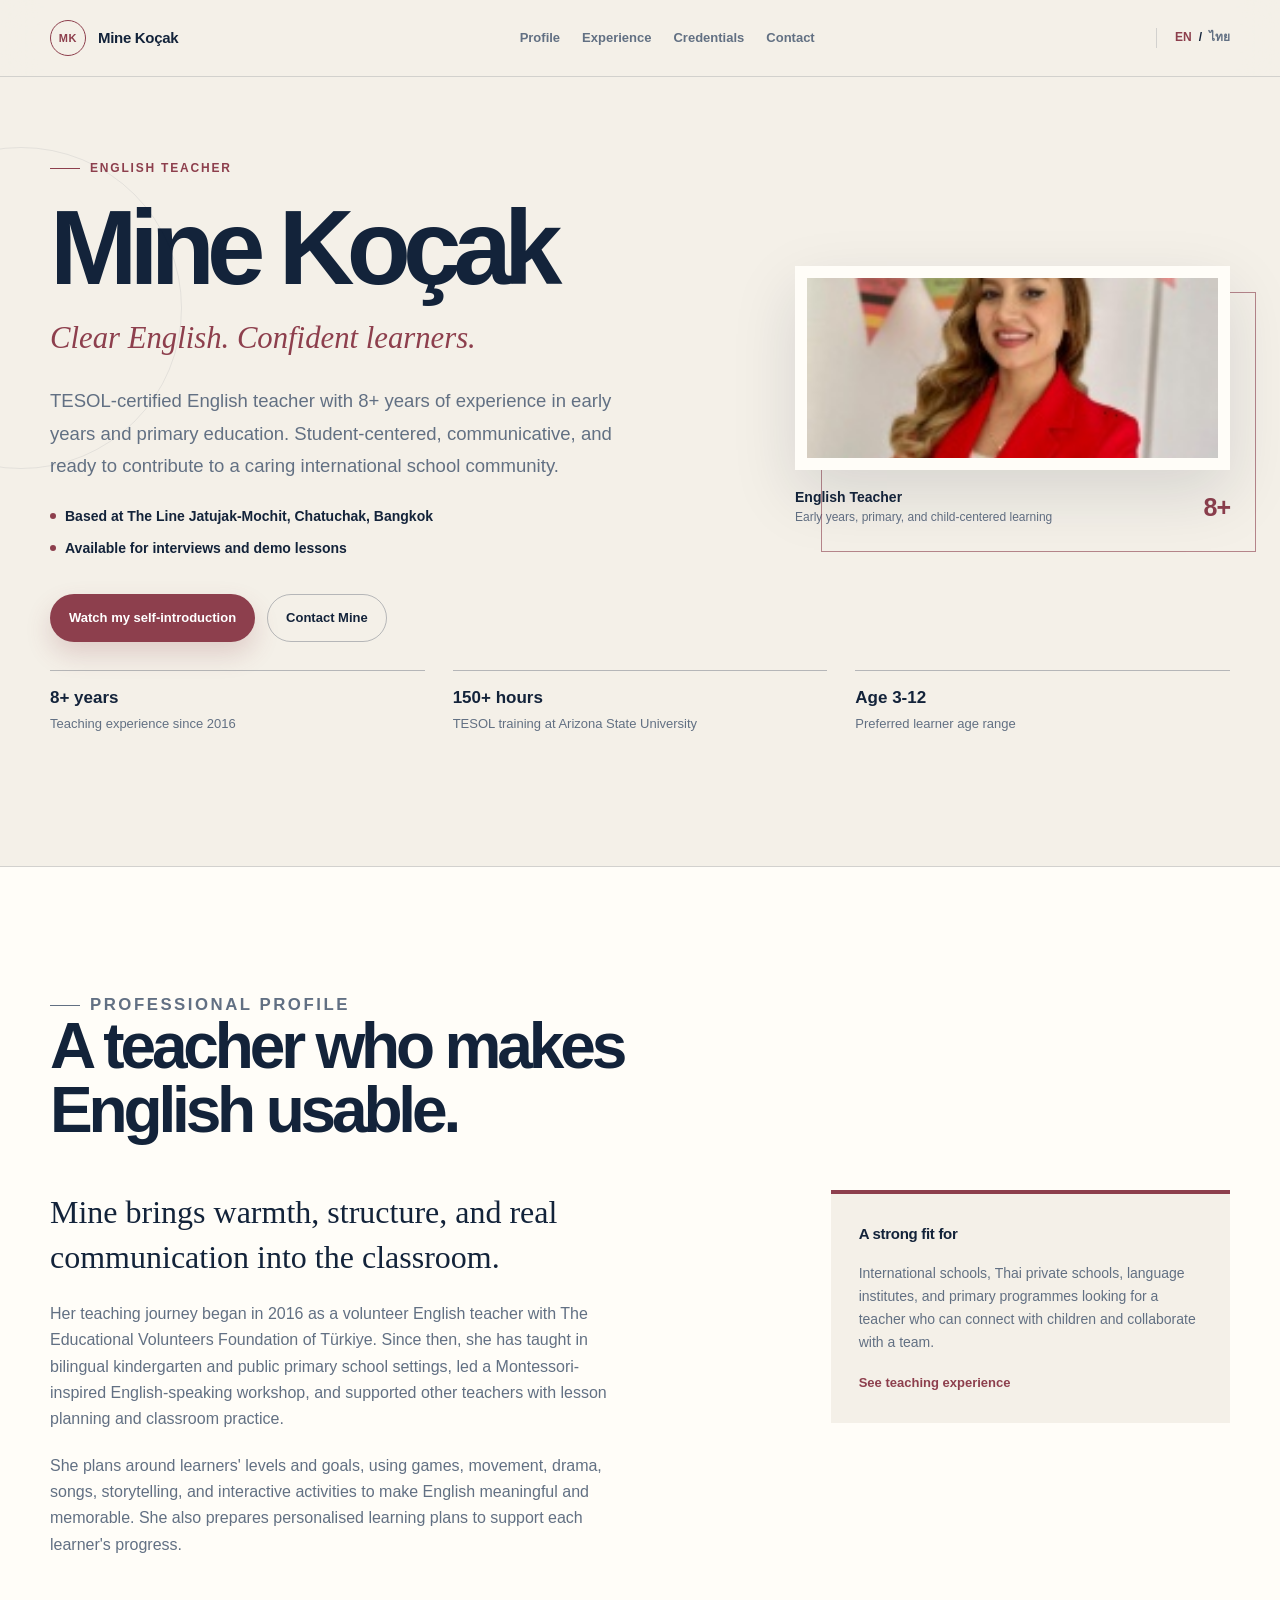
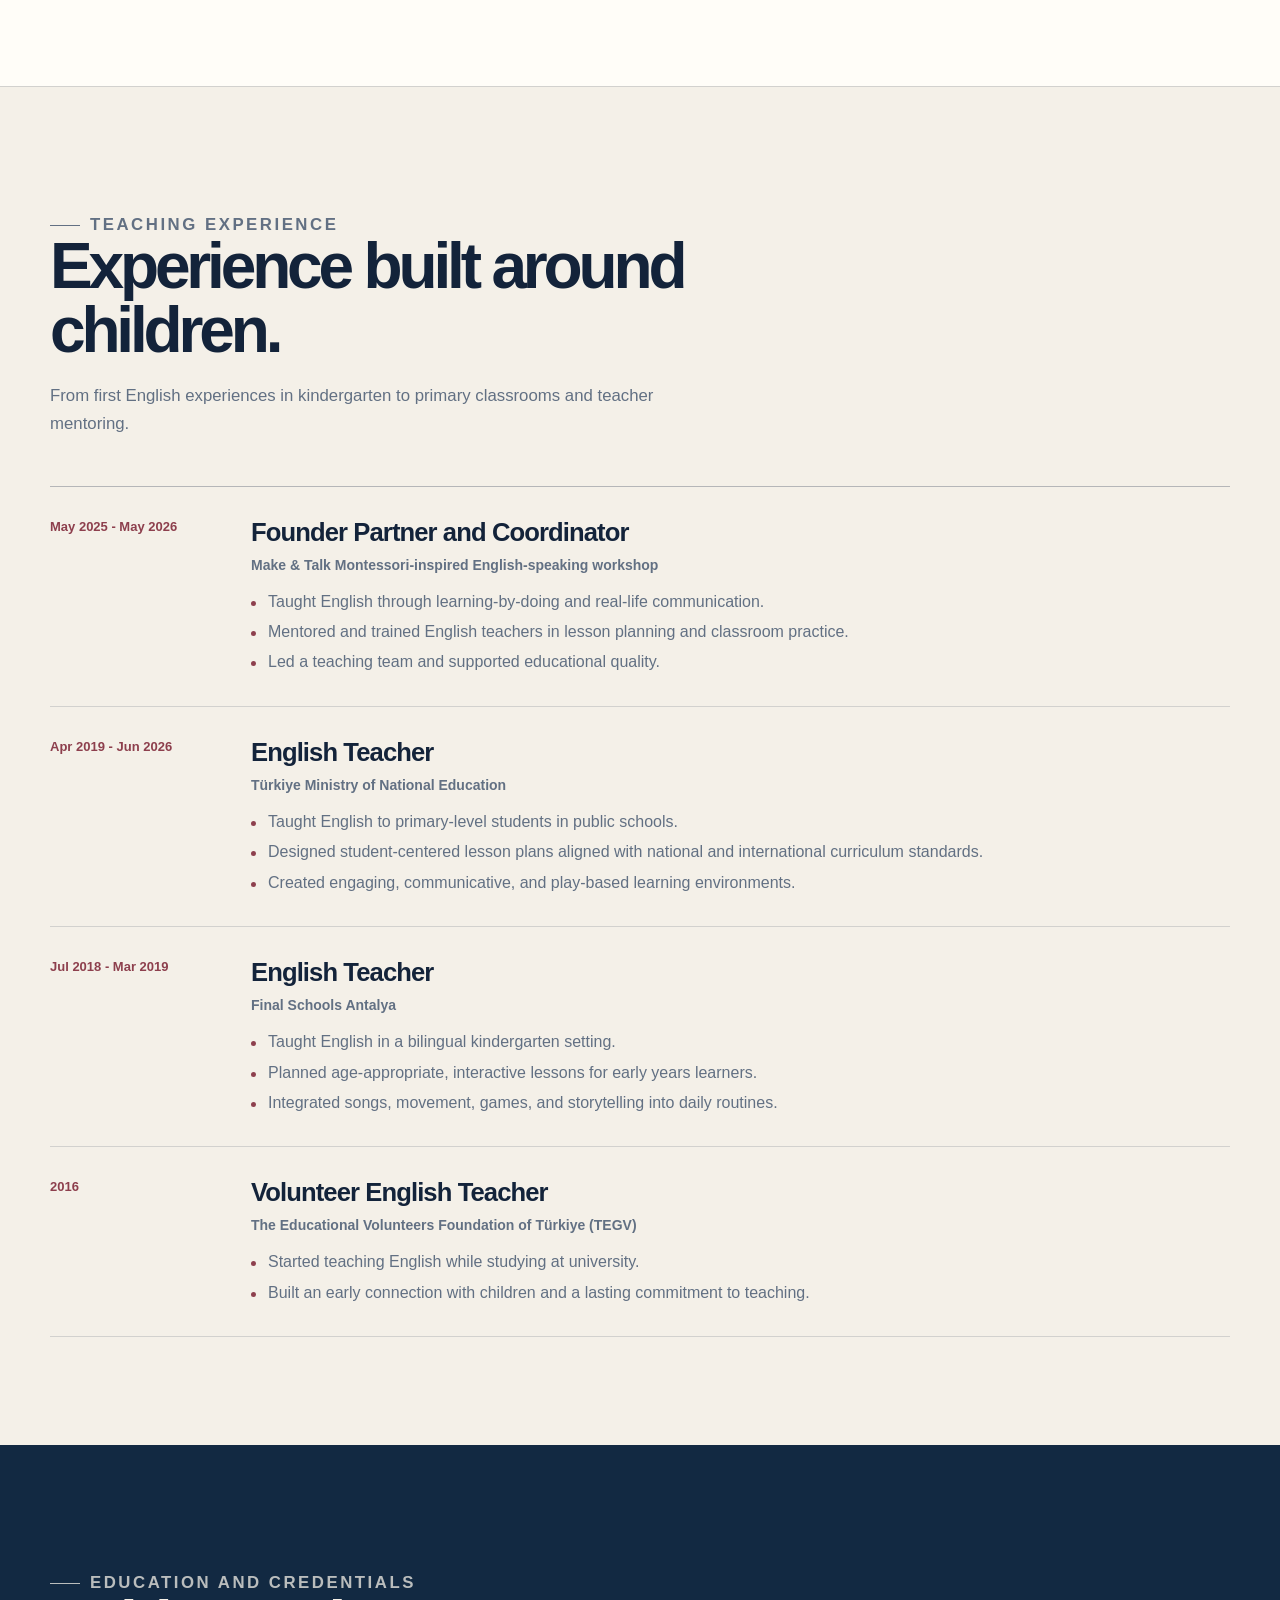
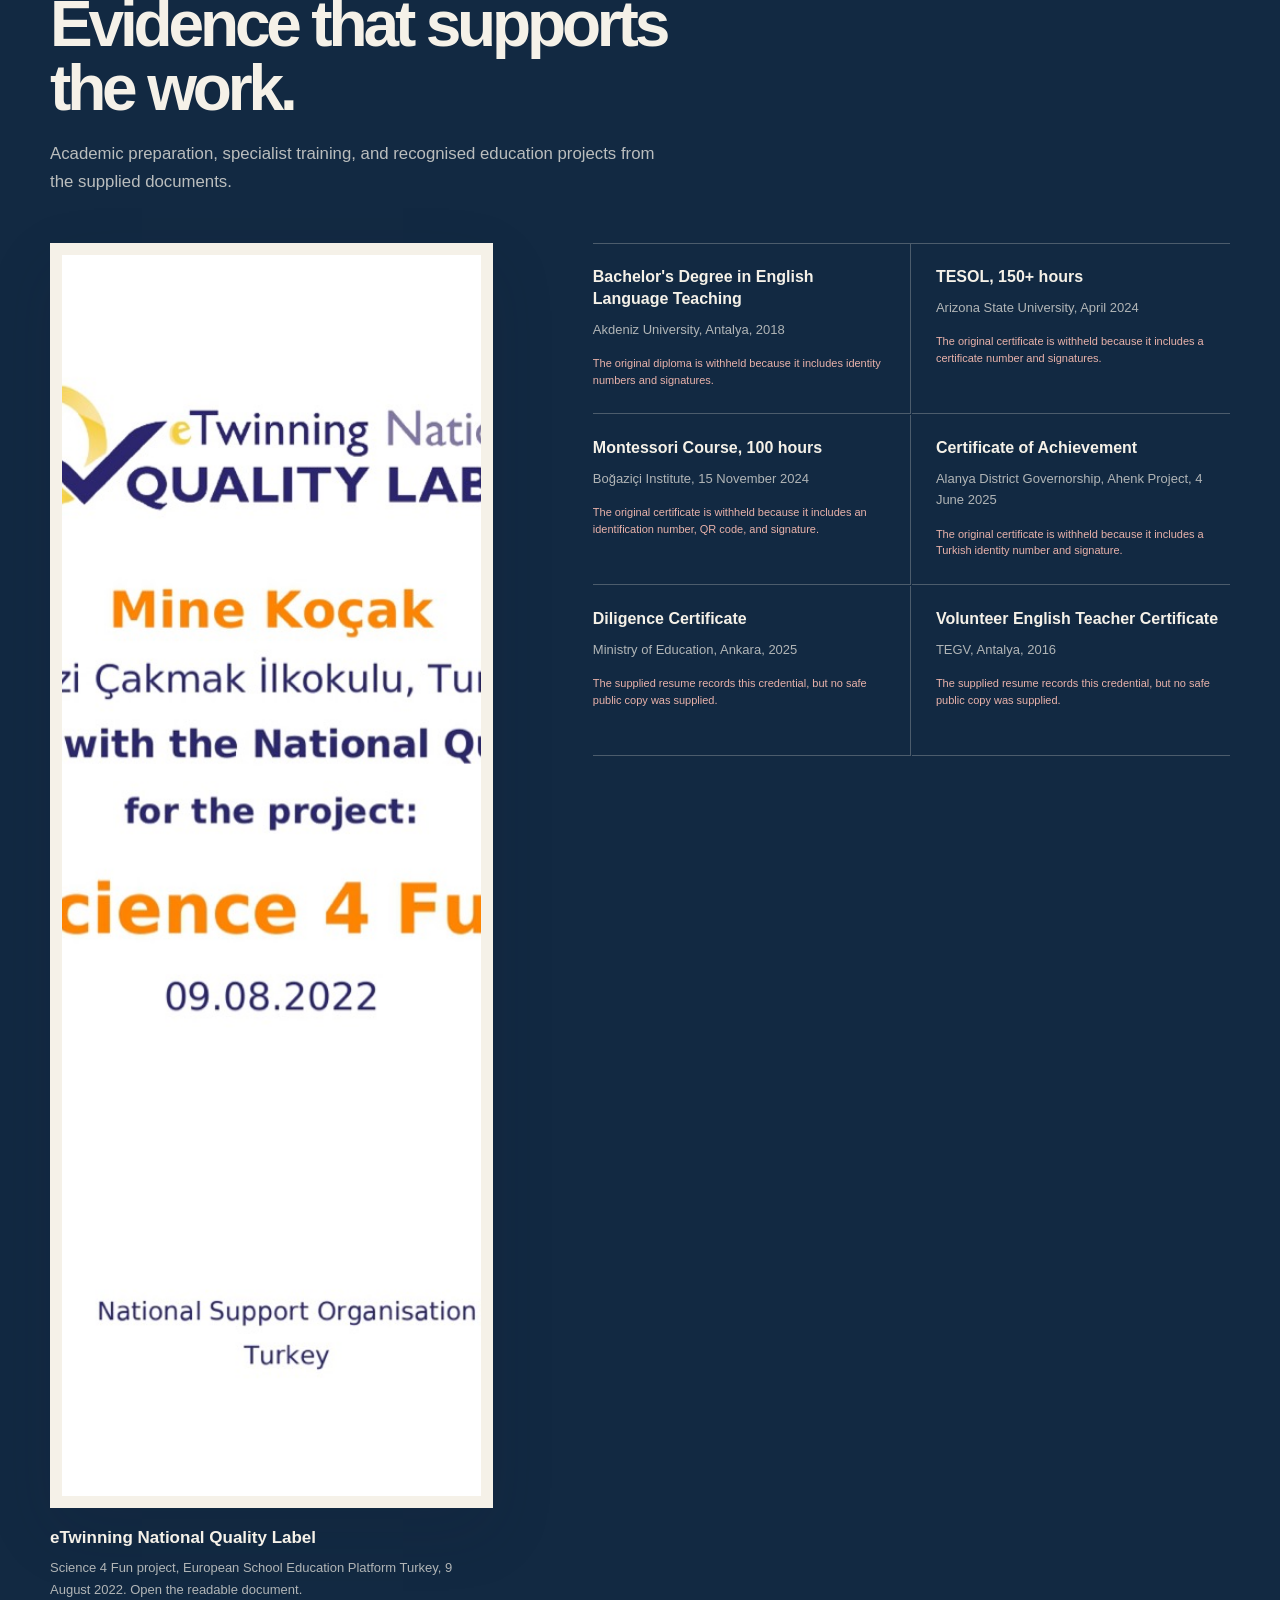
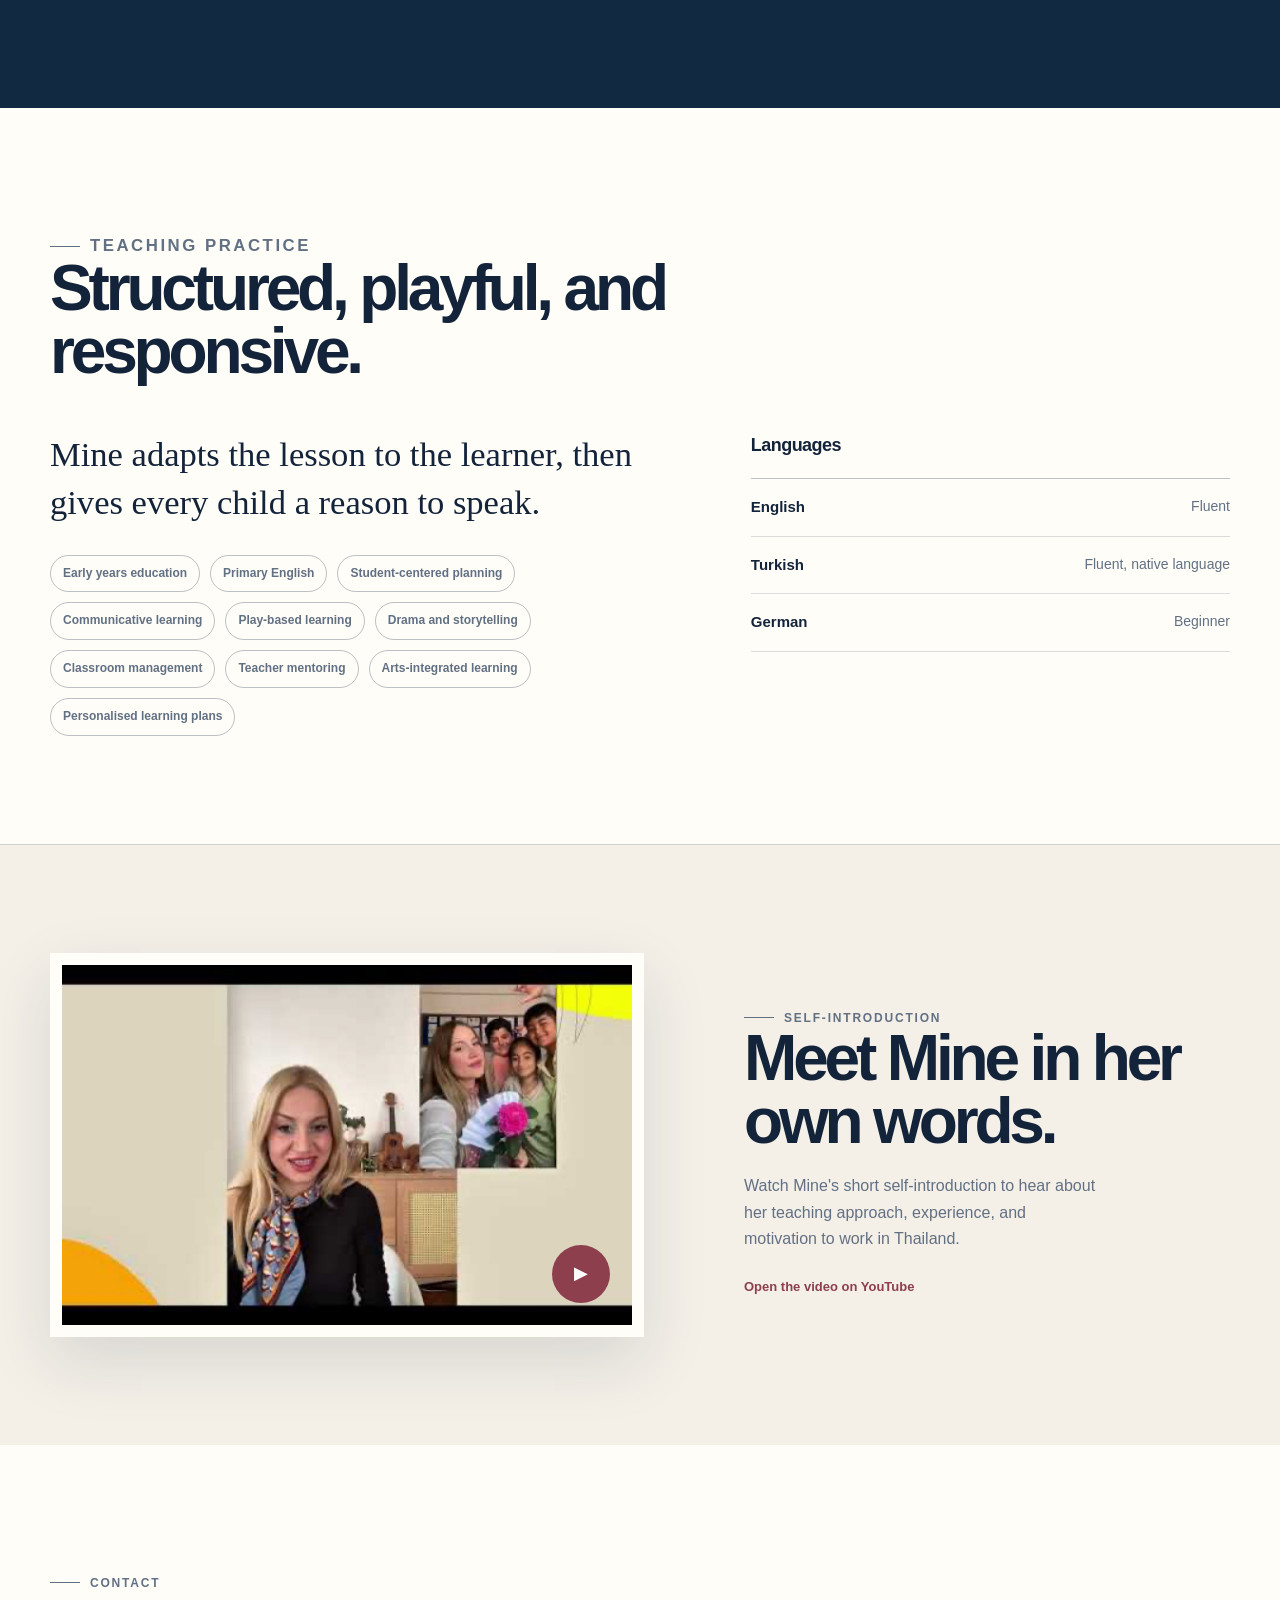
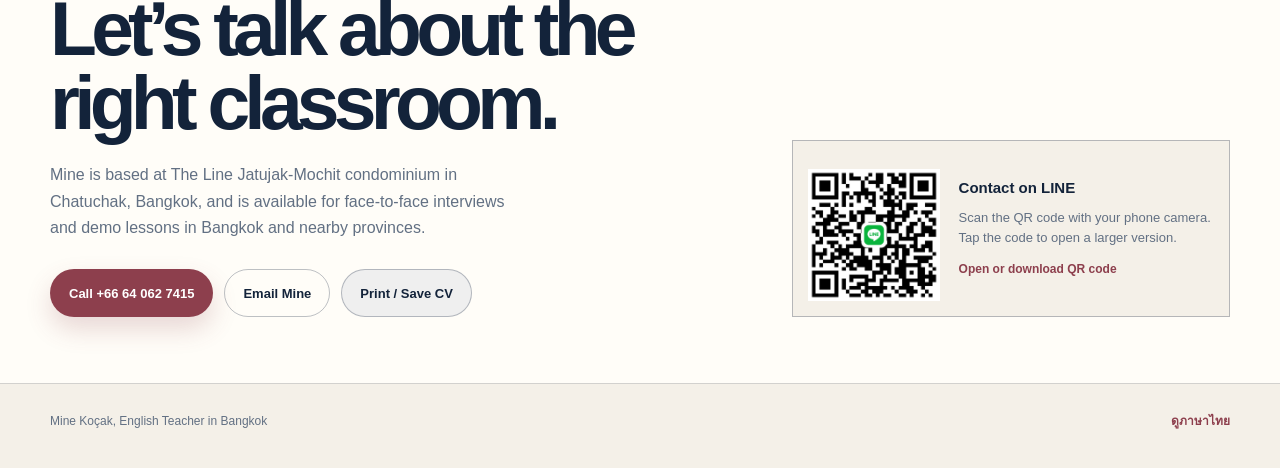
==== en/index.html @ 53fcc0cc "Build bilingual Mine Kocak teacher CV site" ====
<!doctype html>
<html lang="en">
  <head>
    <meta charset="utf-8">
    <meta name="viewport" content="width=device-width, initial-scale=1">
    <meta name="description" content="Mine Koçak is an English teacher based in Bangkok, Thailand, with 8+ years of experience in early years and primary education and 150+ hours of TESOL training.">
    <meta name="theme-color" content="#f4f0e8">
    <meta property="og:type" content="profile">
    <meta property="og:title" content="Mine Koçak | English Teacher in Bangkok">
    <meta property="og:description" content="TESOL-certified English teacher for early years and primary learners, based in Bangkok, Thailand.">
    <meta property="og:url" content="https://onurhuseyinkocak.github.io/mine-kocak-english-teacher/en/">
    <meta property="og:image" content="https://onurhuseyinkocak.github.io/mine-kocak-english-teacher/assets/og-image.jpg">
    <meta property="og:image:alt" content="Mine Koçak in a professional portrait">
    <meta name="twitter:card" content="summary_large_image">
    <link rel="canonical" href="https://onurhuseyinkocak.github.io/mine-kocak-english-teacher/en/">
    <link rel="alternate" hreflang="en" href="https://onurhuseyinkocak.github.io/mine-kocak-english-teacher/en/">
    <link rel="alternate" hreflang="th" href="https://onurhuseyinkocak.github.io/mine-kocak-english-teacher/th/">
    <link rel="alternate" hreflang="x-default" href="https://onurhuseyinkocak.github.io/mine-kocak-english-teacher/">
    <link rel="icon" href="../favicon.svg" type="image/svg+xml">
    <link rel="manifest" href="../site.webmanifest">
    <link rel="preload" as="image" href="../assets/profile-photo.jpg">
    <link rel="stylesheet" href="../styles.css">
    <script defer src="../site.js"></script>
    <script type="application/ld+json">
      {
        "@context": "https://schema.org",
        "@type": "Person",
        "name": "Mine Koçak",
        "jobTitle": "English Teacher",
        "email": "mailto:mineteacheronline@gmail.com",
        "telephone": "+66640627415",
        "image": "https://onurhuseyinkocak.github.io/mine-kocak-english-teacher/assets/profile-photo.jpg",
        "url": "https://onurhuseyinkocak.github.io/mine-kocak-english-teacher/en/",
        "address": {
          "@type": "PostalAddress",
          "addressLocality": "Chatuchak, Bangkok",
          "addressCountry": "TH"
        },
        "knowsLanguage": ["English", "Turkish", "German"],
        "alumniOf": {
          "@type": "CollegeOrUniversity",
          "name": "Akdeniz University"
        }
      }
    </script>
    <title>Mine Koçak | English Teacher in Bangkok</title>
  </head>
  <body data-lang="en">
    <a class="skip-link" href="#main-content">Skip to content</a>
    <header class="site-header">
      <div class="header-inner">
        <a class="brand" href="../" aria-label="Mine Koçak home"><span class="brand-mark" aria-hidden="true">MK</span><span>Mine Koçak</span></a>
        <nav class="site-nav" aria-label="Primary navigation">
          <a href="#profile">Profile</a>
          <a href="#experience">Experience</a>
          <a href="#credentials">Credentials</a>
          <a href="#contact">Contact</a>
        </nav>
        <div class="language-switcher" aria-label="Language selection">
          <a class="active" href="../en/" data-language="en" aria-current="page">EN</a><span aria-hidden="true">/</span><a href="../th/" data-language="th">ไทย</a>
        </div>
      </div>
    </header>

    <div class="page-shell">
      <main id="main-content">
        <section class="hero">
          <div class="container hero-grid">
            <div class="hero-copy">
              <p class="hero-kicker">English teacher</p>
              <h1>Mine Koçak</h1>
              <p class="hero-role">Clear English. Confident learners.</p>
              <p class="hero-summary">TESOL-certified English teacher with 8+ years of experience in early years and primary education. Student-centered, communicative, and ready to contribute to a caring international school community.</p>
              <div class="hero-details" aria-label="Current availability">
                <span>Based at The Line Jatujak-Mochit, Chatuchak, Bangkok</span>
                <span>Available for interviews and demo lessons</span>
              </div>
              <div class="hero-actions">
                <button class="button button-accent" type="button" data-video-trigger>Watch my self-introduction</button>
                <a class="button button-quiet" href="#contact">Contact Mine</a>
              </div>
            </div>
            <div class="hero-visual">
              <div class="portrait-wrap">
                <div class="portrait-frame">
                  <img src="../assets/profile-photo.jpg" width="180" height="180" alt="Mine Koçak in a red blazer" fetchpriority="high">
                </div>
                <div class="portrait-caption"><span><strong>English Teacher</strong>Early years, primary, and child-centered learning</span><span aria-hidden="true">8+</span></div>
              </div>
            </div>
          </div>
          <div class="container proof-strip" aria-label="Professional highlights">
            <div class="proof-item"><strong>8+ years</strong><span>Teaching experience since 2016</span></div>
            <div class="proof-item"><strong>150+ hours</strong><span>TESOL training at Arizona State University</span></div>
            <div class="proof-item"><strong>Age 3-12</strong><span>Preferred learner age range</span></div>
          </div>
        </section>

        <section id="profile" class="profile-section">
          <div class="container">
            <div class="section-head"><p class="section-kicker">Professional profile</p><h2>A teacher who makes English usable.</h2></div>
            <div class="profile-grid">
              <div class="profile-copy">
                <p>Mine brings warmth, structure, and real communication into the classroom.</p>
                <p>Her teaching journey began in 2016 as a volunteer English teacher with The Educational Volunteers Foundation of Türkiye. Since then, she has taught in bilingual kindergarten and public primary school settings, led a Montessori-inspired English-speaking workshop, and supported other teachers with lesson planning and classroom practice.</p>
                <p>She plans around learners' levels and goals, using games, movement, drama, songs, storytelling, and interactive activities to make English meaningful and memorable. She also prepares personalised learning plans to support each learner's progress.</p>
              </div>
              <aside class="callout">
                <h3>A strong fit for</h3>
                <p>International schools, Thai private schools, language institutes, and primary programmes looking for a teacher who can connect with children and collaborate with a team.</p>
                <a href="#experience">See teaching experience</a>
              </aside>
            </div>
          </div>
        </section>

        <section id="experience" class="experience-section">
          <div class="container">
            <div class="section-head"><p class="section-kicker">Teaching experience</p><h2>Experience built around children.</h2><p>From first English experiences in kindergarten to primary classrooms and teacher mentoring.</p></div>
            <div class="timeline">
              <article class="timeline-item"><div class="timeline-date">May 2025 - May 2026</div><div class="timeline-content"><h3>Founder Partner and Coordinator</h3><p class="organization">Make &amp; Talk Montessori-inspired English-speaking workshop</p><ul><li>Taught English through learning-by-doing and real-life communication.</li><li>Mentored and trained English teachers in lesson planning and classroom practice.</li><li>Led a teaching team and supported educational quality.</li></ul></div></article>
              <article class="timeline-item"><div class="timeline-date">Apr 2019 - Jun 2026</div><div class="timeline-content"><h3>English Teacher</h3><p class="organization">Türkiye Ministry of National Education</p><ul><li>Taught English to primary-level students in public schools.</li><li>Designed student-centered lesson plans aligned with national and international curriculum standards.</li><li>Created engaging, communicative, and play-based learning environments.</li></ul></div></article>
              <article class="timeline-item"><div class="timeline-date">Jul 2018 - Mar 2019</div><div class="timeline-content"><h3>English Teacher</h3><p class="organization">Final Schools Antalya</p><ul><li>Taught English in a bilingual kindergarten setting.</li><li>Planned age-appropriate, interactive lessons for early years learners.</li><li>Integrated songs, movement, games, and storytelling into daily routines.</li></ul></div></article>
              <article class="timeline-item"><div class="timeline-date">2016</div><div class="timeline-content"><h3>Volunteer English Teacher</h3><p class="organization">The Educational Volunteers Foundation of Türkiye (TEGV)</p><ul><li>Started teaching English while studying at university.</li><li>Built an early connection with children and a lasting commitment to teaching.</li></ul></div></article>
            </div>
          </div>
        </section>

        <section id="credentials" class="credentials-section">
          <div class="container">
            <div class="section-head"><p class="section-kicker">Education and credentials</p><h2>Evidence that supports the work.</h2><p>Academic preparation, specialist training, and recognised education projects from the supplied documents.</p></div>
            <div class="credential-layout">
              <figure class="credential-feature"><a href="../assets/certificates/etwinning-national-quality-label.jpg" target="_blank" rel="noopener"><img src="../assets/certificates/etwinning-national-quality-label.jpg" width="1754" height="1241" alt="eTwinning National Quality Label for the Science 4 Fun project, awarded to Mine Koçak in 2022"></a><figcaption><strong>eTwinning National Quality Label</strong><span>Science 4 Fun project, European School Education Platform Turkey, 9 August 2022. Open the readable document.</span></figcaption></figure>
              <div class="credential-list">
                <article class="credential-card"><h3>Bachelor's Degree in English Language Teaching</h3><p>Akdeniz University, Antalya, 2018</p><p class="privacy-note">The original diploma is withheld because it includes identity numbers and signatures.</p></article>
                <article class="credential-card"><h3>TESOL, 150+ hours</h3><p>Arizona State University, April 2024</p><p class="privacy-note">The original certificate is withheld because it includes a certificate number and signatures.</p></article>
                <article class="credential-card"><h3>Montessori Course, 100 hours</h3><p>Boğaziçi Institute, 15 November 2024</p><p class="privacy-note">The original certificate is withheld because it includes an identification number, QR code, and signature.</p></article>
                <article class="credential-card"><h3>Certificate of Achievement</h3><p>Alanya District Governorship, Ahenk Project, 4 June 2025</p><p class="privacy-note">The original certificate is withheld because it includes a Turkish identity number and signature.</p></article>
                <article class="credential-card"><h3>Diligence Certificate</h3><p>Ministry of Education, Ankara, 2025</p><p class="privacy-note">The supplied resume records this credential, but no safe public copy was supplied.</p></article>
                <article class="credential-card"><h3>Volunteer English Teacher Certificate</h3><p>TEGV, Antalya, 2016</p><p class="privacy-note">The supplied resume records this credential, but no safe public copy was supplied.</p></article>
              </div>
            </div>
          </div>
        </section>

        <section class="practice-section">
          <div class="container">
            <div class="section-head"><p class="section-kicker">Teaching practice</p><h2>Structured, playful, and responsive.</h2></div>
            <div class="practice-grid">
              <div><p class="practice-intro">Mine adapts the lesson to the learner, then gives every child a reason to speak.</p><div class="skill-cloud" aria-label="Teaching competencies"><span>Early years education</span><span>Primary English</span><span>Student-centered planning</span><span>Communicative learning</span><span>Play-based learning</span><span>Drama and storytelling</span><span>Classroom management</span><span>Teacher mentoring</span><span>Arts-integrated learning</span><span>Personalised learning plans</span></div></div>
              <div><h3 class="language-heading">Languages</h3><div class="language-table"><div class="language-row"><strong>English</strong><span>Fluent</span></div><div class="language-row"><strong>Turkish</strong><span>Fluent, native language</span></div><div class="language-row"><strong>German</strong><span>Beginner</span></div></div></div>
            </div>
          </div>
        </section>

        <section id="video" class="video-section">
          <div class="container video-layout">
            <div class="video-card"><button type="button" data-video-trigger aria-label="Play Mine Koçak's self-introduction video"><img src="../assets/video-poster.jpg" width="480" height="360" alt="Still image from Mine Koçak's self-introduction video"><span class="sr-only">Play self-introduction video</span></button></div>
            <div class="video-copy"><p class="section-kicker">Self-introduction</p><h2>Meet Mine in her own words.</h2><p>Watch Mine's short self-introduction to hear about her teaching approach, experience, and motivation to work in Thailand.</p><a class="text-link" href="https://youtu.be/Rat-CJzBnJg" target="_blank" rel="noopener">Open the video on YouTube</a></div>
          </div>
        </section>

        <section id="contact" class="contact-section">
          <div class="container contact-layout">
            <div class="contact-copy"><p class="section-kicker">Contact</p><h2>Let’s talk about the right classroom.</h2><p>Mine is based at The Line Jatujak-Mochit condominium in Chatuchak, Bangkok, and is available for face-to-face interviews and demo lessons in Bangkok and nearby provinces.</p><div class="contact-actions"><a class="button button-accent" href="tel:+66640627415">Call +66 64 062 7415</a><a class="button button-quiet" href="mailto:mineteacheronline@gmail.com">Email Mine</a><button class="button button-quiet" type="button" onclick="window.print()">Print / Save CV</button></div></div>
            <div class="line-card"><a href="../assets/line-qr.jpg" target="_blank" rel="noopener" download="mine-kocak-line-qr.jpg"><img src="../assets/line-qr.jpg" width="900" height="900" alt="LINE QR code for contacting Mine Koçak"></a><div><strong>Contact on LINE</strong><p>Scan the QR code with your phone camera. Tap the code to open a larger version.</p><a href="../assets/line-qr.jpg" target="_blank" rel="noopener" download="mine-kocak-line-qr.jpg">Open or download QR code</a></div></div>
          </div>
        </section>
      </main>
      <footer class="site-footer"><div class="container footer-inner"><span>Mine Koçak, English Teacher in Bangkok</span><span><a href="../th/" data-language="th">ดูภาษาไทย</a></span></div></footer>
    </div>

    <dialog id="video-dialog" aria-labelledby="video-dialog-title">
      <div class="modal-inner"><button class="modal-close" type="button" data-video-close aria-label="Close video">×</button><h2 id="video-dialog-title">Mine Koçak's self-introduction</h2><iframe title="Mine Koçak's self-introduction video" data-src="https://www.youtube-nocookie.com/embed/Rat-CJzBnJg?rel=0&modestbranding=1" allow="accelerometer; clipboard-write; encrypted-media; gyroscope; picture-in-picture" allowfullscreen></iframe></div>
    </dialog>
  </body>
</html>
---- styles.css ----
:root {
  color-scheme: light;
  --paper: #f4f0e8;
  --surface: #fffdf8;
  --surface-strong: #ffffff;
  --ink: #13233a;
  --muted: #627083;
  --line: rgba(19, 35, 58, 0.15);
  --line-strong: rgba(19, 35, 58, 0.28);
  --accent: #8d3f4d;
  --accent-deep: #6d2d3a;
  --accent-soft: #eadbdd;
  --navy: #122942;
  --shadow: 0 24px 60px rgba(20, 33, 51, 0.13);
  --shadow-soft: 0 12px 32px rgba(20, 33, 51, 0.08);
  --sans: "Avenir Next", Avenir, "Segoe UI", Helvetica, Arial, sans-serif;
  --serif: Georgia, "Times New Roman", serif;
  --ease-out: cubic-bezier(0.23, 1, 0.32, 1);
}

@media (prefers-color-scheme: dark) {
  :root {
    color-scheme: dark;
    --paper: #101c2b;
    --surface: #16273a;
    --surface-strong: #1b2e43;
    --ink: #f5f1e8;
    --muted: #b4c0cd;
    --line: rgba(245, 241, 232, 0.15);
    --line-strong: rgba(245, 241, 232, 0.3);
    --accent: #d58c8c;
    --accent-deep: #efb0a8;
    --accent-soft: #422d38;
    --navy: #0c1725;
    --shadow: 0 24px 60px rgba(0, 0, 0, 0.25);
    --shadow-soft: 0 12px 32px rgba(0, 0, 0, 0.18);
  }
}

* { box-sizing: border-box; }

html {
  min-width: 320px;
  scroll-behavior: smooth;
}

body {
  margin: 0;
  background: var(--paper);
  color: var(--ink);
  font-family: var(--sans);
  font-size: 16px;
  line-height: 1.65;
  text-rendering: optimizeLegibility;
  -webkit-font-smoothing: antialiased;
}

body.modal-open { overflow: hidden; }

img { display: block; max-width: 100%; }

a { color: inherit; }

button, a { -webkit-tap-highlight-color: transparent; }

:focus-visible {
  outline: 3px solid var(--accent);
  outline-offset: 4px;
}

.skip-link {
  position: fixed;
  z-index: 20;
  top: 12px;
  left: 12px;
  padding: 10px 14px;
  border-radius: 999px;
  background: var(--navy);
  color: #fff;
  transform: translateY(-160%);
  transition: transform 180ms var(--ease-out);
}

.skip-link:focus { transform: translateY(0); }

.site-header {
  position: sticky;
  z-index: 10;
  top: 0;
  border-bottom: 1px solid var(--line);
  background: color-mix(in srgb, var(--paper) 92%, transparent);
  backdrop-filter: blur(18px);
  -webkit-backdrop-filter: blur(18px);
}

.header-inner {
  display: flex;
  align-items: center;
  justify-content: space-between;
  gap: 22px;
  width: min(1180px, calc(100% - 40px));
  min-height: 76px;
  margin: 0 auto;
}

.brand {
  display: inline-flex;
  align-items: center;
  gap: 12px;
  color: var(--ink);
  font-size: 15px;
  font-weight: 700;
  letter-spacing: -0.02em;
  text-decoration: none;
  white-space: nowrap;
}

.brand-mark {
  display: grid;
  place-items: center;
  width: 36px;
  height: 36px;
  border: 1px solid var(--accent);
  border-radius: 50%;
  color: var(--accent);
  font-size: 11px;
  font-weight: 800;
  letter-spacing: 0.06em;
}

.site-nav {
  display: flex;
  align-items: center;
  justify-content: flex-end;
  gap: 22px;
  font-size: 13px;
  font-weight: 600;
}

.site-nav a, .language-switcher a {
  color: var(--muted);
  text-decoration: none;
  transition: color 160ms ease, transform 160ms ease;
}

.site-nav a:hover, .site-nav a:focus-visible,
.language-switcher a:hover, .language-switcher a:focus-visible,
.text-link:hover, .text-link:focus-visible { color: var(--accent); }

.language-switcher {
  display: inline-flex;
  align-items: center;
  gap: 7px;
  padding-left: 18px;
  border-left: 1px solid var(--line);
  font-size: 12px;
  font-weight: 700;
}

.language-switcher .active { color: var(--accent); }

.page-shell { overflow: clip; }

.sr-only {
  position: absolute;
  width: 1px;
  height: 1px;
  padding: 0;
  margin: -1px;
  overflow: hidden;
  clip: rect(0, 0, 0, 0);
  white-space: nowrap;
  border: 0;
}

.container {
  width: min(1180px, calc(100% - 40px));
  margin: 0 auto;
}

.hero {
  position: relative;
  min-height: min(790px, calc(100dvh - 76px));
  padding: 74px 0 96px;
  border-bottom: 1px solid var(--line);
}

.hero::before {
  position: absolute;
  top: 70px;
  left: -140px;
  width: 320px;
  height: 320px;
  border: 1px solid var(--line);
  border-radius: 50%;
  content: "";
  opacity: 0.5;
  pointer-events: none;
}

.hero-grid {
  display: grid;
  grid-template-columns: minmax(0, 1.08fr) minmax(340px, 0.92fr);
  align-items: center;
  gap: clamp(48px, 8vw, 112px);
}

.hero-kicker, .section-kicker {
  display: inline-flex;
  align-items: center;
  gap: 10px;
  margin: 0 0 22px;
  color: var(--accent);
  font-size: 12px;
  font-weight: 800;
  letter-spacing: 0.15em;
  line-height: 1.2;
  text-transform: uppercase;
}

.hero-kicker::before, .section-kicker::before {
  width: 30px;
  height: 1px;
  background: currentColor;
  content: "";
}

.hero h1 {
  max-width: 720px;
  margin: 0;
  color: var(--ink);
  font-size: clamp(3.75rem, 8.2vw, 7.2rem);
  font-weight: 700;
  letter-spacing: -0.075em;
  line-height: 0.96;
}

.hero-role {
  margin: 22px 0 0;
  color: var(--accent);
  font-family: var(--serif);
  font-size: clamp(1.45rem, 2.4vw, 2rem);
  font-style: italic;
  line-height: 1.2;
}

.hero-summary {
  max-width: 590px;
  margin: 28px 0 0;
  color: var(--muted);
  font-size: clamp(1rem, 1.6vw, 1.16rem);
  line-height: 1.75;
}

.hero-details {
  display: flex;
  flex-wrap: wrap;
  gap: 9px 20px;
  margin: 22px 0 0;
  color: var(--ink);
  font-size: 14px;
  font-weight: 700;
}

.hero-details span { display: inline-flex; align-items: center; gap: 9px; }
.hero-details span::before { width: 6px; height: 6px; border-radius: 50%; background: var(--accent); content: ""; }

.hero-actions {
  display: flex;
  flex-wrap: wrap;
  align-items: center;
  gap: 12px;
  margin-top: 34px;
}

.button {
  display: inline-flex;
  align-items: center;
  justify-content: center;
  min-height: 48px;
  padding: 12px 18px;
  border: 1px solid transparent;
  border-radius: 999px;
  cursor: pointer;
  font: inherit;
  font-size: 13px;
  font-weight: 800;
  line-height: 1.2;
  text-decoration: none;
  transition: transform 160ms ease-out, background-color 160ms ease-out, border-color 160ms ease-out, color 160ms ease-out;
}

.button:active { transform: scale(0.97); }
.button-accent { background: var(--accent); color: #fff; box-shadow: 0 12px 26px rgba(141, 63, 77, 0.2); }
.button-accent:hover, .button-accent:focus-visible { background: var(--accent-deep); }
.button-quiet { border-color: var(--line-strong); color: var(--ink); }
.button-quiet:hover, .button-quiet:focus-visible { border-color: var(--accent); color: var(--accent); }
.button-small { min-height: 40px; padding: 9px 13px; font-size: 12px; }

.hero-visual { position: relative; }

.portrait-wrap {
  position: relative;
  width: min(100%, 435px);
  margin-left: auto;
}

.portrait-wrap::before {
  position: absolute;
  inset: 26px -26px -26px 26px;
  border: 1px solid var(--accent);
  content: "";
  opacity: 0.6;
}

.portrait-frame {
  position: relative;
  z-index: 1;
  padding: 12px;
  background: var(--surface);
  box-shadow: var(--shadow);
}

.portrait-frame img {
  width: 100%;
  aspect-ratio: 1;
  object-fit: cover;
  object-position: center;
}

.portrait-caption {
  display: grid;
  grid-template-columns: 1fr auto;
  gap: 18px;
  align-items: end;
  margin-top: 17px;
  color: var(--muted);
  font-size: 12px;
  line-height: 1.5;
}

.portrait-caption strong { display: block; color: var(--ink); font-size: 14px; }
.portrait-caption span:last-child { color: var(--accent); font-size: 25px; font-weight: 700; letter-spacing: -0.04em; }

.proof-strip {
  display: grid;
  grid-template-columns: repeat(3, 1fr);
  gap: 28px;
  padding: 28px 0 0;
}

.proof-item {
  padding-top: 16px;
  border-top: 1px solid var(--line-strong);
}

.proof-item strong { display: block; color: var(--ink); font-size: 17px; line-height: 1.25; }
.proof-item span { display: block; margin-top: 5px; color: var(--muted); font-size: 13px; }

section { padding: 108px 0; }

.section-head { max-width: 700px; margin-bottom: 48px; }
.section-head h2 { margin: 0; color: var(--ink); font-size: clamp(2.25rem, 5vw, 4.7rem); font-weight: 700; letter-spacing: -0.065em; line-height: 0.99; }
.section-head p { max-width: 620px; margin: 20px 0 0; color: var(--muted); font-size: 1.05rem; }

.profile-section { background: var(--surface); }

.profile-grid {
  display: grid;
  grid-template-columns: minmax(0, 1.25fr) minmax(280px, 0.75fr);
  gap: clamp(42px, 9vw, 130px);
  align-items: start;
}

.profile-copy p { max-width: 65ch; margin: 0 0 20px; color: var(--muted); }
.profile-copy p:first-child { color: var(--ink); font-family: var(--serif); font-size: clamp(1.35rem, 2.6vw, 2rem); line-height: 1.42; }

.callout {
  padding: 28px;
  border-top: 4px solid var(--accent);
  background: var(--paper);
}

.callout h3 { margin: 0; font-size: 15px; letter-spacing: -0.02em; }
.callout p { margin: 15px 0 0; color: var(--muted); font-size: 14px; }
.callout a { display: inline-block; margin-top: 18px; color: var(--accent); font-size: 13px; font-weight: 800; text-decoration: none; }

.experience-section { border-top: 1px solid var(--line); }

.timeline { border-top: 1px solid var(--line-strong); }
.timeline-item {
  display: grid;
  grid-template-columns: 165px minmax(0, 1fr);
  gap: 36px;
  padding: 30px 0;
  border-bottom: 1px solid var(--line);
}

.timeline-date { color: var(--accent); font-size: 13px; font-weight: 800; line-height: 1.5; }
.timeline-content h3 { margin: 0; font-size: clamp(1.25rem, 2vw, 1.65rem); letter-spacing: -0.035em; line-height: 1.25; }
.timeline-content .organization { margin: 5px 0 12px; color: var(--muted); font-size: 14px; font-weight: 700; }
.timeline-content ul { display: grid; gap: 4px; margin: 0; padding: 0; color: var(--muted); list-style: none; }
.timeline-content li { position: relative; padding-left: 17px; }
.timeline-content li::before { position: absolute; top: 0.75em; left: 0; width: 5px; height: 5px; border-radius: 50%; background: var(--accent); content: ""; }

.credentials-section { background: var(--navy); color: #f5f1e8; }
.credentials-section .section-head h2, .credentials-section .section-head p { color: #f5f1e8; }
.credentials-section .section-head p { opacity: 0.74; }

.credential-layout {
  display: grid;
  grid-template-columns: minmax(260px, 0.82fr) minmax(0, 1.18fr);
  gap: clamp(38px, 8vw, 100px);
  align-items: start;
}

.credential-feature { margin: 0; }
.credential-feature a { display: block; padding: 12px; background: #f5f1e8; color: #13233a; text-decoration: none; box-shadow: var(--shadow); }
.credential-feature img { width: 100%; aspect-ratio: 1.414 / 1; object-fit: cover; object-position: center; }
.credential-feature figcaption { margin-top: 16px; color: #f5f1e8; font-size: 13px; }
.credential-feature figcaption strong { display: block; margin-bottom: 5px; font-size: 17px; }
.credential-feature figcaption span { color: rgba(245, 241, 232, 0.7); }

.credential-list { display: grid; grid-template-columns: repeat(2, minmax(0, 1fr)); gap: 1px; border-top: 1px solid rgba(245, 241, 232, 0.25); }
.credential-card { min-height: 170px; padding: 22px 0 22px 24px; border-bottom: 1px solid rgba(245, 241, 232, 0.25); }
.credential-card:nth-child(odd) { border-right: 1px solid rgba(245, 241, 232, 0.25); padding-right: 24px; padding-left: 0; }
.credential-card h3 { margin: 0; color: #f5f1e8; font-size: 16px; line-height: 1.35; }
.credential-card p { margin: 9px 0 0; color: rgba(245, 241, 232, 0.7); font-size: 13px; }
.credential-card .privacy-note { margin-top: 15px; color: #e9b2aa; font-size: 11px; line-height: 1.5; }

.practice-section { background: var(--surface); }
.practice-grid { display: grid; grid-template-columns: 1.1fr 0.9fr; gap: clamp(44px, 9vw, 120px); align-items: start; }
.practice-intro { margin: 0; color: var(--ink); font-family: var(--serif); font-size: clamp(1.4rem, 2.7vw, 2.25rem); line-height: 1.38; }
.skill-cloud { display: flex; flex-wrap: wrap; gap: 10px; margin-top: 28px; }
.skill-cloud span { padding: 8px 12px; border: 1px solid var(--line-strong); border-radius: 999px; color: var(--muted); font-size: 12px; font-weight: 700; }
.language-table { width: 100%; border-top: 1px solid var(--line-strong); }
.language-row { display: grid; grid-template-columns: 1fr 1fr; gap: 16px; padding: 16px 0; border-bottom: 1px solid var(--line); }
.language-row strong { font-size: 15px; }
.language-row span { color: var(--muted); font-size: 14px; text-align: right; }
.language-heading { margin: 0 0 17px; font-size: 18px; letter-spacing: -0.03em; }

.video-section { border-top: 1px solid var(--line); }
.video-layout { display: grid; grid-template-columns: minmax(0, 1.1fr) minmax(270px, 0.9fr); gap: clamp(36px, 8vw, 100px); align-items: center; }
.video-card { position: relative; padding: 12px; background: var(--surface); box-shadow: var(--shadow); }
.video-card button { display: block; width: 100%; padding: 0; border: 0; background: none; color: inherit; cursor: pointer; font: inherit; text-align: left; }
.video-card img { width: 100%; aspect-ratio: 4 / 3; object-fit: cover; }
.video-card button::after { position: absolute; right: 34px; bottom: 34px; display: grid; place-items: center; width: 58px; height: 58px; border-radius: 50%; background: var(--accent); color: #fff; content: "▶"; font-size: 18px; }
.video-copy h2 { margin: 0; font-size: clamp(2.2rem, 5vw, 4.6rem); letter-spacing: -0.065em; line-height: 0.99; }
.video-copy p { max-width: 40ch; margin: 20px 0 0; color: var(--muted); }
.video-copy .text-link { display: inline-block; margin-top: 23px; color: var(--accent); font-size: 13px; font-weight: 800; text-decoration: none; }

.contact-section { padding-bottom: 66px; background: var(--surface); }
.contact-layout { display: grid; grid-template-columns: minmax(0, 1fr) minmax(260px, 0.7fr); gap: clamp(42px, 9vw, 120px); align-items: end; }
.contact-copy h2 { max-width: 600px; margin: 0; font-size: clamp(2.6rem, 6vw, 5.6rem); letter-spacing: -0.075em; line-height: 0.96; }
.contact-copy p { max-width: 52ch; margin: 23px 0 0; color: var(--muted); }
.contact-actions { display: flex; flex-wrap: wrap; gap: 11px; margin-top: 28px; }
.line-card { display: grid; grid-template-columns: 132px 1fr; gap: 19px; align-items: center; padding: 15px; border: 1px solid var(--line-strong); background: var(--paper); }
.line-card img { width: 132px; height: 132px; object-fit: cover; }
.line-card strong { display: block; font-size: 15px; }
.line-card p { margin: 7px 0 0; color: var(--muted); font-size: 13px; line-height: 1.5; }
.line-card a { display: inline-block; margin-top: 13px; color: var(--accent); font-size: 12px; font-weight: 800; text-decoration: none; }

.site-footer { padding: 28px 0 36px; border-top: 1px solid var(--line); color: var(--muted); font-size: 12px; }
.footer-inner { display: flex; justify-content: space-between; gap: 20px; }
.footer-inner a { color: var(--accent); font-weight: 700; text-decoration: none; }

dialog {
  width: min(900px, calc(100% - 28px));
  padding: 0;
  border: 0;
  border-radius: 18px;
  background: var(--navy);
  color: #f5f1e8;
  box-shadow: 0 30px 100px rgba(0, 0, 0, 0.36);
}

dialog::backdrop { background: rgba(7, 15, 26, 0.78); backdrop-filter: blur(5px); }
.modal-inner { position: relative; padding: 18px; }
.modal-inner h2 { margin: 2px 56px 16px 2px; color: #f5f1e8; font-size: 18px; }
.modal-inner iframe { display: block; width: 100%; aspect-ratio: 16 / 9; border: 0; background: #000; }
.modal-close { position: absolute; top: 12px; right: 14px; width: 40px; height: 40px; border: 1px solid rgba(245, 241, 232, 0.35); border-radius: 50%; background: transparent; color: #f5f1e8; cursor: pointer; font-size: 22px; line-height: 1; }
.modal-close:hover { border-color: #f5f1e8; }

@media (hover: hover) and (pointer: fine) {
  .button:hover, .button:focus-visible { transform: translateY(-2px); }
  .portrait-frame, .video-card { transition: transform 250ms var(--ease-out), box-shadow 250ms var(--ease-out); }
  .portrait-frame:hover, .video-card:hover { transform: translateY(-4px); box-shadow: 0 28px 70px rgba(20, 33, 51, 0.16); }
}

@media (max-width: 900px) {
  .hero-grid, .profile-grid, .credential-layout, .practice-grid, .video-layout, .contact-layout { grid-template-columns: 1fr; }
  .hero-visual { max-width: 560px; }
  .portrait-wrap { margin-right: auto; margin-left: 0; }
  .credential-list { gap: 0 20px; }
  .credential-card, .credential-card:nth-child(odd) { padding-left: 0; padding-right: 0; }
  .credential-card:nth-child(odd) { border-right: 0; }
}

@media (max-width: 700px) {
  .header-inner { width: min(100% - 28px, 1180px); min-height: 68px; flex-wrap: wrap; padding: 12px 0; }
  .site-nav { order: 3; width: 100%; justify-content: space-between; gap: 10px; padding-top: 10px; border-top: 1px solid var(--line); font-size: 12px; }
  .language-switcher { margin-left: auto; }
  .hero { padding: 54px 0 70px; }
  .hero h1 { font-size: clamp(3.4rem, 16vw, 5.5rem); }
  .hero-grid { gap: 54px; }
  .hero::before { display: none; }
  section { padding: 78px 0; }
  .container { width: min(100% - 28px, 1180px); }
  .proof-strip { grid-template-columns: 1fr; gap: 18px; padding-top: 26px; }
  .timeline-item { grid-template-columns: 1fr; gap: 8px; padding: 25px 0; }
  .timeline-date { font-size: 12px; }
  .credential-list { grid-template-columns: 1fr; }
  .credential-card, .credential-card:nth-child(odd) { min-height: 0; padding: 21px 0; border-right: 0; }
  .language-row { grid-template-columns: 1fr; gap: 3px; }
  .language-row span { text-align: left; }
  .line-card { grid-template-columns: 110px 1fr; }
  .line-card img { width: 110px; height: 110px; }
  .footer-inner { flex-direction: column; }
}

@media (max-width: 440px) {
  .brand { font-size: 14px; }
  .brand-mark { width: 32px; height: 32px; }
  .hero-actions, .contact-actions { align-items: stretch; flex-direction: column; }
  .button { width: 100%; }
  .portrait-wrap::before { inset: 15px -12px -12px 12px; }
  .line-card { grid-template-columns: 1fr; }
}

@media (prefers-reduced-motion: reduce) {
  html { scroll-behavior: auto; }
  *, *::before, *::after { animation-duration: 0.01ms !important; animation-iteration-count: 1 !important; transition-duration: 0.01ms !important; }
}

@media print {
  :root { color-scheme: light; --paper: #fff; --surface: #fff; --surface-strong: #fff; --ink: #111; --muted: #333; --line: #bbb; --line-strong: #777; --accent: #631f2e; --navy: #fff; }
  body { background: #fff; color: #111; font-size: 10.5pt; }
  .site-header, .skip-link, .hero-actions, .contact-actions, .video-section, dialog, .site-footer, .callout a, .credential-feature a::after { display: none !important; }
  .container { width: 100%; }
  .hero { min-height: 0; padding: 0 0 28px; }
  .hero-grid { grid-template-columns: 1fr 210px; gap: 30px; }
  .hero h1 { font-size: 42pt; }
  .hero-role { font-size: 18pt; }
  .hero-summary { margin-top: 14px; font-size: 11pt; }
  .hero-details { margin-top: 12px; }
  .portrait-wrap { width: 210px; }
  .portrait-wrap::before { display: none; }
  .portrait-frame { padding: 6px; box-shadow: none; }
  .portrait-caption { margin-top: 8px; font-size: 8pt; }
  .proof-strip { padding-top: 18px; gap: 18px; }
  section { padding: 28px 0; }
  .section-head { margin-bottom: 18px; }
  .section-head h2, .video-copy h2, .contact-copy h2 { font-size: 25pt; }
  .profile-grid, .practice-grid, .contact-layout { grid-template-columns: 1fr 1fr; gap: 30px; }
  .profile-copy p:first-child, .practice-intro { font-size: 15pt; }
  .timeline-item { grid-template-columns: 120px 1fr; gap: 22px; padding: 14px 0; }
  .timeline-content ul { gap: 2px; }
  .credentials-section { background: #fff; color: #111; border-top: 1px solid #777; }
  .credentials-section .section-head h2, .credentials-section .section-head p, .credential-feature figcaption, .credential-card h3 { color: #111; }
  .credential-feature figcaption span, .credential-card p { color: #333; }
  .credential-list, .credential-card { border-color: #bbb; }
  .credential-card .privacy-note { color: #631f2e; }
  .credential-layout { grid-template-columns: 0.8fr 1.2fr; gap: 30px; }
  .contact-section { padding-top: 28px; }
  .line-card { box-shadow: none; }
  a { text-decoration: none; }
  a[href^="tel:"]::after, a[href^="mailto:"]::after { content: " (" attr(href) ")"; color: #555; font-size: 8pt; }
  .page-shell { overflow: visible; }
}
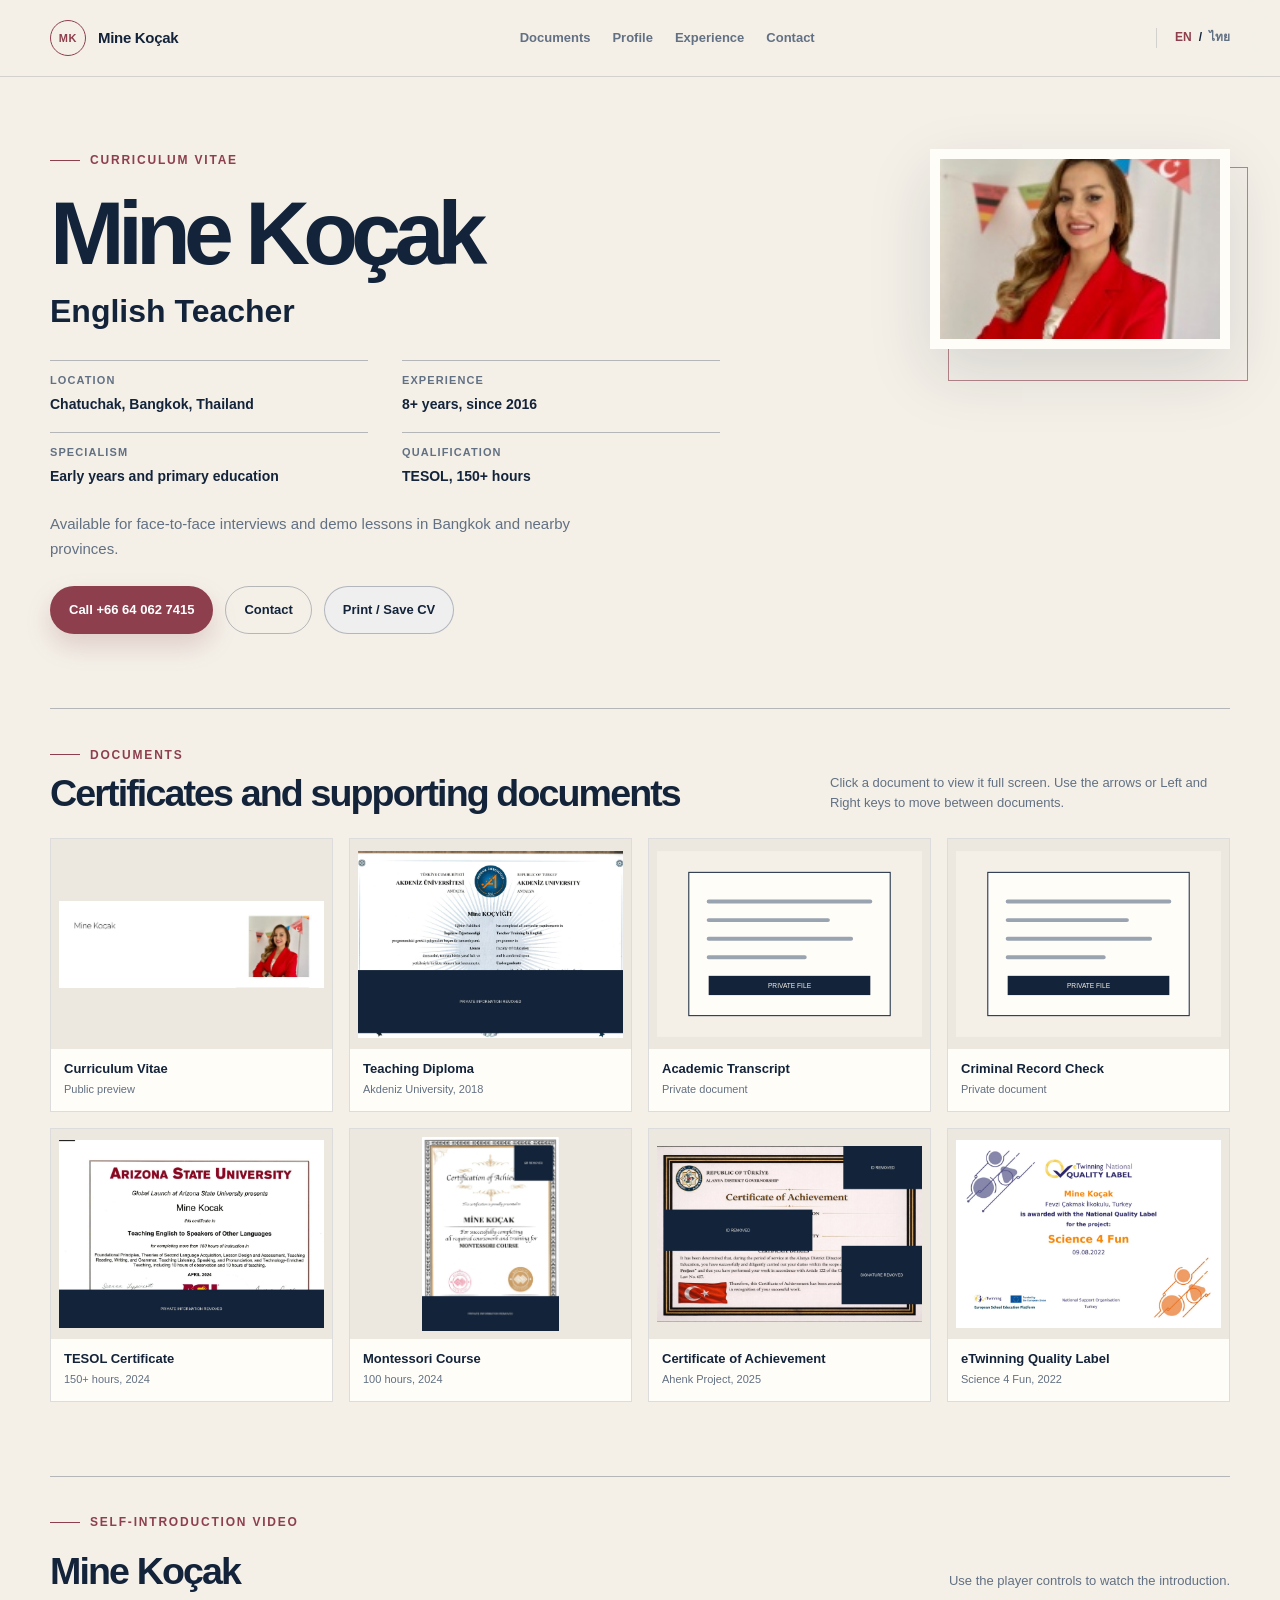
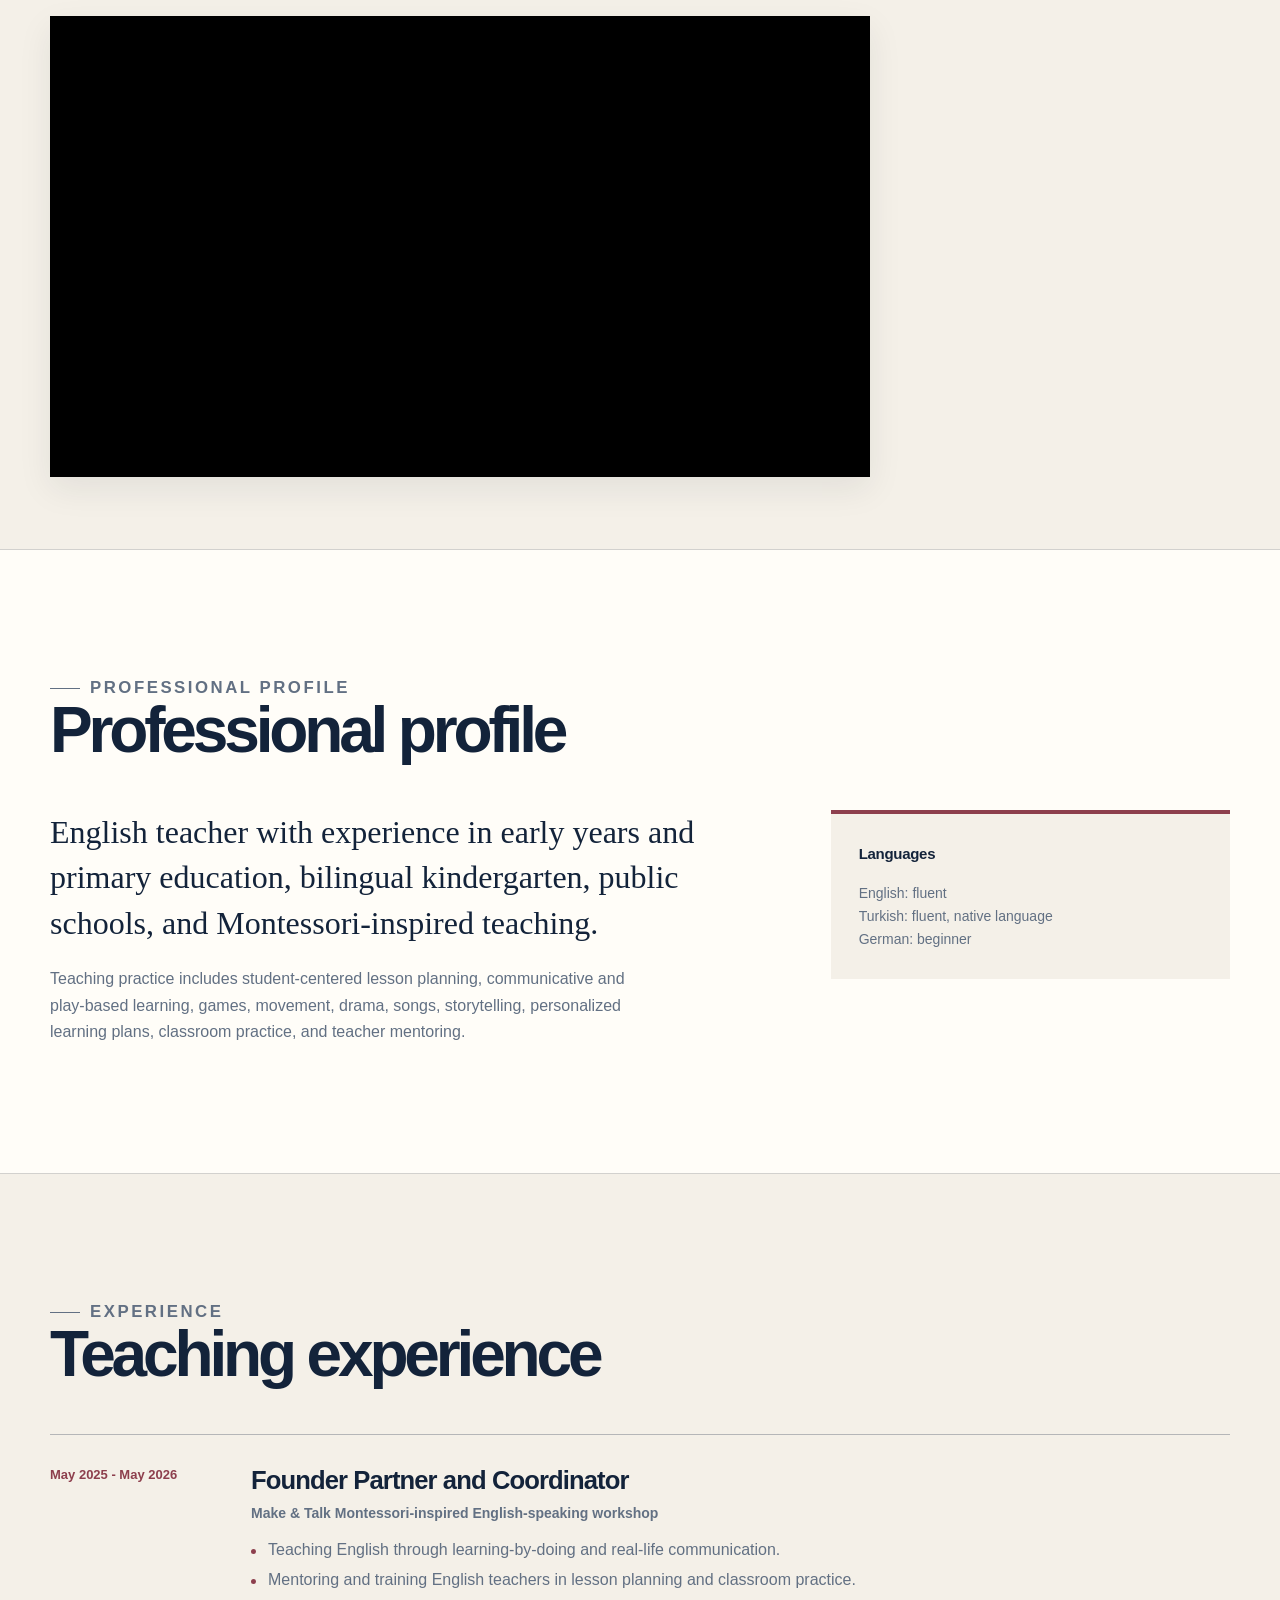
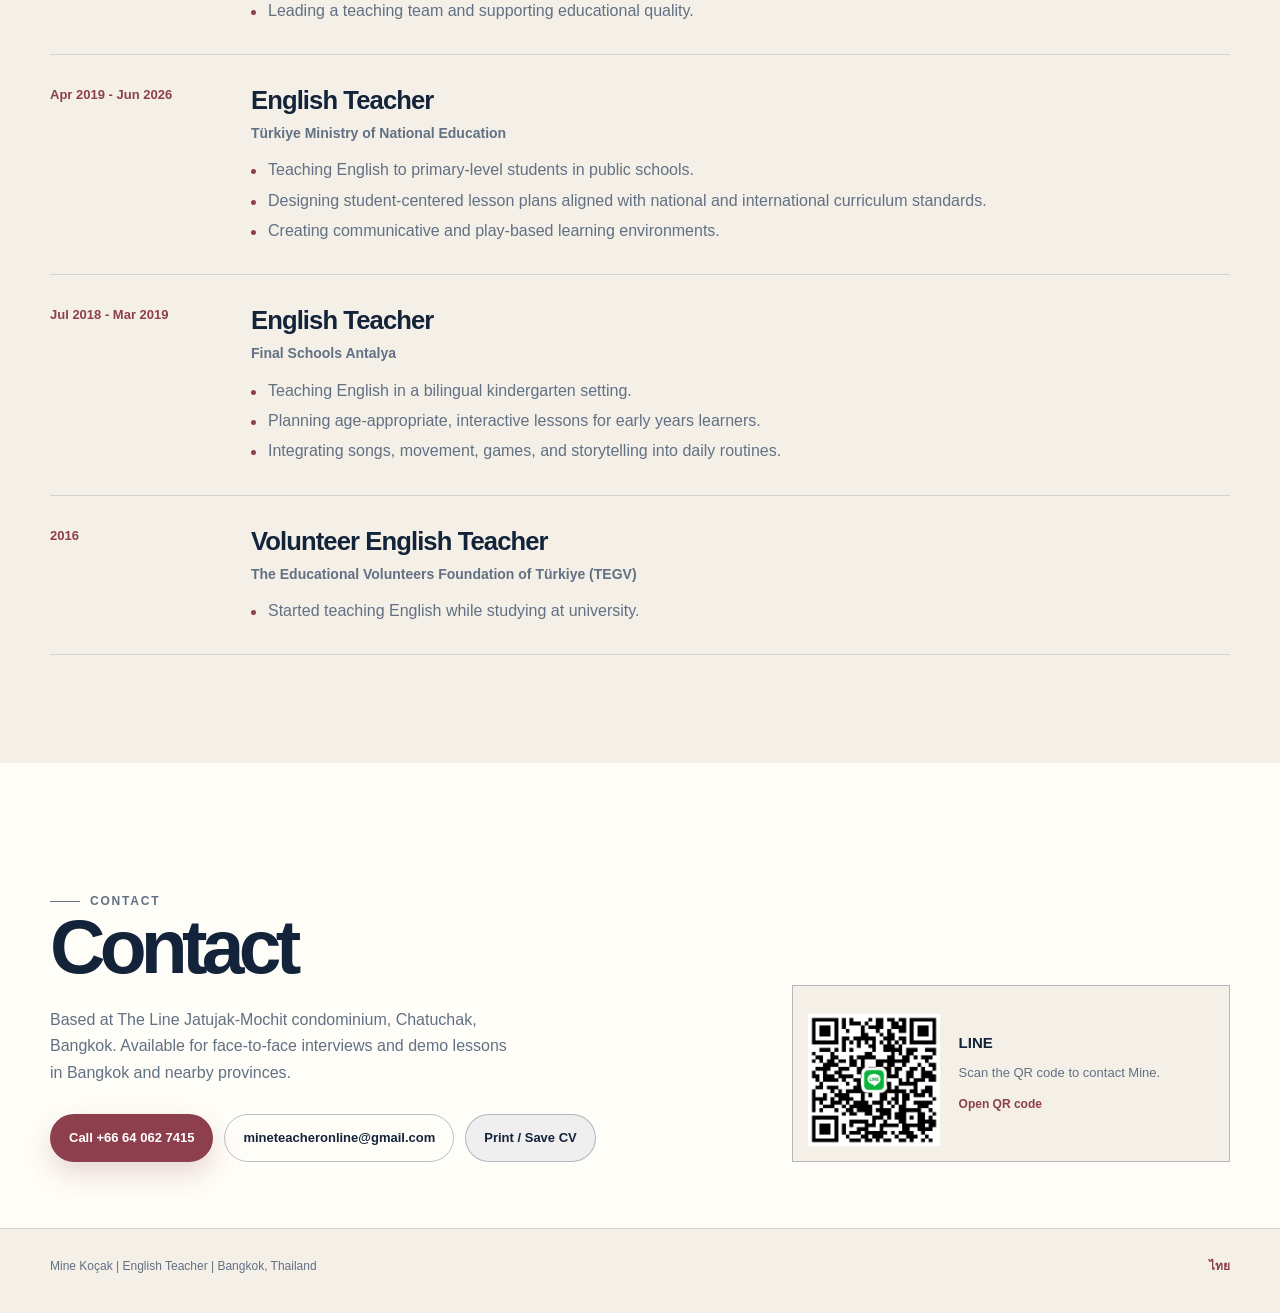
==== commit 4f62b465: "Refine CV into document-led layout" ====
--- a/en/index.html
+++ b/en/index.html
@@ -3,14 +3,14 @@
   <head>
     <meta charset="utf-8">
     <meta name="viewport" content="width=device-width, initial-scale=1">
-    <meta name="description" content="Mine Koçak is an English teacher based in Bangkok, Thailand, with 8+ years of experience in early years and primary education and 150+ hours of TESOL training.">
+    <meta name="description" content="Mine Koçak, English Teacher in Bangkok, Thailand. Professional CV, teaching experience, education, certifications, and contact details.">
     <meta name="theme-color" content="#f4f0e8">
     <meta property="og:type" content="profile">
-    <meta property="og:title" content="Mine Koçak | English Teacher in Bangkok">
-    <meta property="og:description" content="TESOL-certified English teacher for early years and primary learners, based in Bangkok, Thailand.">
+    <meta property="og:title" content="Mine Koçak | English Teacher">
+    <meta property="og:description" content="Professional CV for Mine Koçak, English Teacher in Bangkok, Thailand.">
     <meta property="og:url" content="https://onurhuseyinkocak.github.io/mine-kocak-english-teacher/en/">
     <meta property="og:image" content="https://onurhuseyinkocak.github.io/mine-kocak-english-teacher/assets/og-image.jpg">
-    <meta property="og:image:alt" content="Mine Koçak in a professional portrait">
+    <meta property="og:image:alt" content="Mine Koçak professional portrait">
     <meta name="twitter:card" content="summary_large_image">
     <link rel="canonical" href="https://onurhuseyinkocak.github.io/mine-kocak-english-teacher/en/">
     <link rel="alternate" hreflang="en" href="https://onurhuseyinkocak.github.io/mine-kocak-english-teacher/en/">
@@ -22,156 +22,45 @@
     <link rel="stylesheet" href="../styles.css">
     <script defer src="../site.js"></script>
     <script type="application/ld+json">
-      {
-        "@context": "https://schema.org",
-        "@type": "Person",
-        "name": "Mine Koçak",
-        "jobTitle": "English Teacher",
-        "email": "mailto:mineteacheronline@gmail.com",
-        "telephone": "+66640627415",
-        "image": "https://onurhuseyinkocak.github.io/mine-kocak-english-teacher/assets/profile-photo.jpg",
-        "url": "https://onurhuseyinkocak.github.io/mine-kocak-english-teacher/en/",
-        "address": {
-          "@type": "PostalAddress",
-          "addressLocality": "Chatuchak, Bangkok",
-          "addressCountry": "TH"
-        },
-        "knowsLanguage": ["English", "Turkish", "German"],
-        "alumniOf": {
-          "@type": "CollegeOrUniversity",
-          "name": "Akdeniz University"
-        }
-      }
+      {"@context":"https://schema.org","@type":"Person","name":"Mine Koçak","jobTitle":"English Teacher","email":"mailto:mineteacheronline@gmail.com","telephone":"+66640627415","image":"https://onurhuseyinkocak.github.io/mine-kocak-english-teacher/assets/profile-photo.jpg","url":"https://onurhuseyinkocak.github.io/mine-kocak-english-teacher/en/","address":{"@type":"PostalAddress","addressLocality":"Chatuchak, Bangkok","addressCountry":"TH"},"knowsLanguage":["English","Turkish","German"],"alumniOf":{"@type":"CollegeOrUniversity","name":"Akdeniz University"}}
     </script>
-    <title>Mine Koçak | English Teacher in Bangkok</title>
+    <title>Mine Koçak | English Teacher</title>
   </head>
   <body data-lang="en">
     <a class="skip-link" href="#main-content">Skip to content</a>
-    <header class="site-header">
-      <div class="header-inner">
-        <a class="brand" href="../" aria-label="Mine Koçak home"><span class="brand-mark" aria-hidden="true">MK</span><span>Mine Koçak</span></a>
-        <nav class="site-nav" aria-label="Primary navigation">
-          <a href="#profile">Profile</a>
-          <a href="#experience">Experience</a>
-          <a href="#credentials">Credentials</a>
-          <a href="#contact">Contact</a>
-        </nav>
-        <div class="language-switcher" aria-label="Language selection">
-          <a class="active" href="../en/" data-language="en" aria-current="page">EN</a><span aria-hidden="true">/</span><a href="../th/" data-language="th">ไทย</a>
-        </div>
-      </div>
-    </header>
+    <header class="site-header"><div class="header-inner"><a class="brand" href="../" aria-label="Mine Koçak home"><span class="brand-mark" aria-hidden="true">MK</span><span>Mine Koçak</span></a><nav class="site-nav" aria-label="Primary navigation"><a href="#documents">Documents</a><a href="#profile">Profile</a><a href="#experience">Experience</a><a href="#contact">Contact</a></nav><div class="language-switcher" aria-label="Language selection"><a class="active" href="../en/" data-language="en" aria-current="page">EN</a><span aria-hidden="true">/</span><a href="../th/" data-language="th">ไทย</a></div></div></header>
 
     <div class="page-shell">
       <main id="main-content">
-        <section class="hero">
-          <div class="container hero-grid">
-            <div class="hero-copy">
-              <p class="hero-kicker">English teacher</p>
-              <h1>Mine Koçak</h1>
-              <p class="hero-role">Clear English. Confident learners.</p>
-              <p class="hero-summary">TESOL-certified English teacher with 8+ years of experience in early years and primary education. Student-centered, communicative, and ready to contribute to a caring international school community.</p>
-              <div class="hero-details" aria-label="Current availability">
-                <span>Based at The Line Jatujak-Mochit, Chatuchak, Bangkok</span>
-                <span>Available for interviews and demo lessons</span>
-              </div>
-              <div class="hero-actions">
-                <button class="button button-accent" type="button" data-video-trigger>Watch my self-introduction</button>
-                <a class="button button-quiet" href="#contact">Contact Mine</a>
-              </div>
-            </div>
-            <div class="hero-visual">
-              <div class="portrait-wrap">
-                <div class="portrait-frame">
-                  <img src="../assets/profile-photo.jpg" width="180" height="180" alt="Mine Koçak in a red blazer" fetchpriority="high">
-                </div>
-                <div class="portrait-caption"><span><strong>English Teacher</strong>Early years, primary, and child-centered learning</span><span aria-hidden="true">8+</span></div>
-              </div>
-            </div>
+        <section class="hero cv-hero">
+          <div class="container hero-top">
+            <div class="hero-copy"><p class="hero-kicker">Curriculum vitae</p><h1>Mine Koçak</h1><p class="hero-role">English Teacher</p><dl class="hero-facts"><div><dt>Location</dt><dd>Chatuchak, Bangkok, Thailand</dd></div><div><dt>Experience</dt><dd>8+ years, since 2016</dd></div><div><dt>Specialism</dt><dd>Early years and primary education</dd></div><div><dt>Qualification</dt><dd>TESOL, 150+ hours</dd></div></dl><p class="hero-availability">Available for face-to-face interviews and demo lessons in Bangkok and nearby provinces.</p><div class="hero-actions"><a class="button button-accent" href="tel:+66640627415">Call +66 64 062 7415</a><a class="button button-quiet" href="#contact">Contact</a><button class="button button-quiet" type="button" onclick="window.print()">Print / Save CV</button></div></div>
+            <div class="hero-visual"><div class="portrait-wrap"><div class="portrait-frame"><img src="../assets/profile-photo.jpg" width="180" height="180" alt="Mine Koçak in a red blazer" fetchpriority="high"></div><div class="portrait-caption"><span><strong>English Teacher</strong>Bangkok, Thailand</span></div></div></div>
           </div>
-          <div class="container proof-strip" aria-label="Professional highlights">
-            <div class="proof-item"><strong>8+ years</strong><span>Teaching experience since 2016</span></div>
-            <div class="proof-item"><strong>150+ hours</strong><span>TESOL training at Arizona State University</span></div>
-            <div class="proof-item"><strong>Age 3-12</strong><span>Preferred learner age range</span></div>
-          </div>
+
+          <div id="documents" class="container document-block"><div class="document-block-head"><div><p class="section-kicker">Documents</p><h2>Certificates and supporting documents</h2></div><p>Click a document to view it full screen. Use the arrows or Left and Right keys to move between documents.</p></div><div class="document-grid" aria-label="Certificates and supporting documents">
+            <button class="document-card" type="button" data-document-card data-document-src="../assets/documents/resume-public.jpg" data-document-title="Curriculum Vitae" data-document-meta="Public preview from the supplied resume" data-document-alt="Public preview of Mine Koçak's curriculum vitae"><span class="document-thumb"><img src="../assets/documents/resume-public.jpg" alt=""></span><span class="document-name">Curriculum Vitae</span><span class="document-meta">Public preview</span></button>
+            <button class="document-card" type="button" data-document-card data-document-src="../assets/documents/diploma-public.jpg" data-document-title="Bachelor's Degree in English Language Teaching" data-document-meta="Akdeniz University, 2018. Identity numbers and signatures redacted." data-document-alt="Redacted public preview of Mine Koçak's English Language Teaching diploma"><span class="document-thumb"><img src="../assets/documents/diploma-public.jpg" alt=""></span><span class="document-name">Teaching Diploma</span><span class="document-meta">Akdeniz University, 2018</span></button>
+            <button class="document-card" type="button" data-document-card data-document-title="Academic Transcript" data-document-meta="Original withheld from public access because it contains identity data, verification codes, and academic records."><span class="document-thumb"><img src="../assets/documents/document-private.svg" alt=""></span><span class="document-name">Academic Transcript</span><span class="document-meta">Private document</span></button>
+            <button class="document-card" type="button" data-document-card data-document-title="Criminal Record Check" data-document-meta="Original withheld from public access because it contains identity data and sensitive legal information."><span class="document-thumb"><img src="../assets/documents/document-private.svg" alt=""></span><span class="document-name">Criminal Record Check</span><span class="document-meta">Private document</span></button>
+            <button class="document-card" type="button" data-document-card data-document-src="../assets/documents/tesol-public.jpg" data-document-title="TESOL Certificate, 150+ hours" data-document-meta="Arizona State University, April 2024. Certificate number and signatures redacted." data-document-alt="Redacted public preview of Mine Koçak's TESOL certificate"><span class="document-thumb"><img src="../assets/documents/tesol-public.jpg" alt=""></span><span class="document-name">TESOL Certificate</span><span class="document-meta">150+ hours, 2024</span></button>
+            <button class="document-card" type="button" data-document-card data-document-src="../assets/documents/montessori-public.jpg" data-document-title="Montessori Course, 100 hours" data-document-meta="Boğaziçi Institute, 15 November 2024. Identification number, QR code, and signature redacted." data-document-alt="Redacted public preview of Mine Koçak's Montessori certificate"><span class="document-thumb"><img src="../assets/documents/montessori-public.jpg" alt=""></span><span class="document-name">Montessori Course</span><span class="document-meta">100 hours, 2024</span></button>
+            <button class="document-card" type="button" data-document-card data-document-src="../assets/documents/achievement-public.jpg" data-document-title="Certificate of Achievement" data-document-meta="Alanya District Governorship, Ahenk Project, 4 June 2025. Identity number and signature redacted." data-document-alt="Redacted public preview of Mine Koçak's Certificate of Achievement"><span class="document-thumb"><img src="../assets/documents/achievement-public.jpg" alt=""></span><span class="document-name">Certificate of Achievement</span><span class="document-meta">Ahenk Project, 2025</span></button>
+            <button class="document-card" type="button" data-document-card data-document-src="../assets/documents/etwinning-quality-label.jpg" data-document-title="eTwinning National Quality Label" data-document-meta="Science 4 Fun project, European School Education Platform Turkey, 9 August 2022." data-document-alt="eTwinning National Quality Label for Mine Koçak's Science 4 Fun project"><span class="document-thumb"><img src="../assets/documents/etwinning-quality-label.jpg" alt=""></span><span class="document-name">eTwinning Quality Label</span><span class="document-meta">Science 4 Fun, 2022</span></button>
+          </div></div>
+
+          <div class="container hero-video"><div class="document-block-head"><div><p class="section-kicker">Self-introduction video</p><h2>Mine Koçak</h2></div><p>Use the player controls to watch the introduction.</p></div><div class="inline-video"><iframe src="https://www.youtube-nocookie.com/embed/Rat-CJzBnJg?rel=0&modestbranding=1" title="Mine Koçak self-introduction video" loading="lazy" allow="accelerometer; clipboard-write; encrypted-media; gyroscope; picture-in-picture" allowfullscreen></iframe></div></div>
         </section>
 
-        <section id="profile" class="profile-section">
-          <div class="container">
-            <div class="section-head"><p class="section-kicker">Professional profile</p><h2>A teacher who makes English usable.</h2></div>
-            <div class="profile-grid">
-              <div class="profile-copy">
-                <p>Mine brings warmth, structure, and real communication into the classroom.</p>
-                <p>Her teaching journey began in 2016 as a volunteer English teacher with The Educational Volunteers Foundation of Türkiye. Since then, she has taught in bilingual kindergarten and public primary school settings, led a Montessori-inspired English-speaking workshop, and supported other teachers with lesson planning and classroom practice.</p>
-                <p>She plans around learners' levels and goals, using games, movement, drama, songs, storytelling, and interactive activities to make English meaningful and memorable. She also prepares personalised learning plans to support each learner's progress.</p>
-              </div>
-              <aside class="callout">
-                <h3>A strong fit for</h3>
-                <p>International schools, Thai private schools, language institutes, and primary programmes looking for a teacher who can connect with children and collaborate with a team.</p>
-                <a href="#experience">See teaching experience</a>
-              </aside>
-            </div>
-          </div>
-        </section>
+        <section id="profile" class="profile-section"><div class="container"><div class="section-head"><p class="section-kicker">Professional profile</p><h2>Professional profile</h2></div><div class="profile-grid"><div class="profile-copy"><p>English teacher with experience in early years and primary education, bilingual kindergarten, public schools, and Montessori-inspired teaching.</p><p>Teaching practice includes student-centered lesson planning, communicative and play-based learning, games, movement, drama, songs, storytelling, personalized learning plans, classroom practice, and teacher mentoring.</p></div><aside class="callout"><h3>Languages</h3><p>English: fluent<br>Turkish: fluent, native language<br>German: beginner</p></aside></div></div></section>
 
-        <section id="experience" class="experience-section">
-          <div class="container">
-            <div class="section-head"><p class="section-kicker">Teaching experience</p><h2>Experience built around children.</h2><p>From first English experiences in kindergarten to primary classrooms and teacher mentoring.</p></div>
-            <div class="timeline">
-              <article class="timeline-item"><div class="timeline-date">May 2025 - May 2026</div><div class="timeline-content"><h3>Founder Partner and Coordinator</h3><p class="organization">Make &amp; Talk Montessori-inspired English-speaking workshop</p><ul><li>Taught English through learning-by-doing and real-life communication.</li><li>Mentored and trained English teachers in lesson planning and classroom practice.</li><li>Led a teaching team and supported educational quality.</li></ul></div></article>
-              <article class="timeline-item"><div class="timeline-date">Apr 2019 - Jun 2026</div><div class="timeline-content"><h3>English Teacher</h3><p class="organization">Türkiye Ministry of National Education</p><ul><li>Taught English to primary-level students in public schools.</li><li>Designed student-centered lesson plans aligned with national and international curriculum standards.</li><li>Created engaging, communicative, and play-based learning environments.</li></ul></div></article>
-              <article class="timeline-item"><div class="timeline-date">Jul 2018 - Mar 2019</div><div class="timeline-content"><h3>English Teacher</h3><p class="organization">Final Schools Antalya</p><ul><li>Taught English in a bilingual kindergarten setting.</li><li>Planned age-appropriate, interactive lessons for early years learners.</li><li>Integrated songs, movement, games, and storytelling into daily routines.</li></ul></div></article>
-              <article class="timeline-item"><div class="timeline-date">2016</div><div class="timeline-content"><h3>Volunteer English Teacher</h3><p class="organization">The Educational Volunteers Foundation of Türkiye (TEGV)</p><ul><li>Started teaching English while studying at university.</li><li>Built an early connection with children and a lasting commitment to teaching.</li></ul></div></article>
-            </div>
-          </div>
-        </section>
+        <section id="experience" class="experience-section"><div class="container"><div class="section-head"><p class="section-kicker">Experience</p><h2>Teaching experience</h2></div><div class="timeline"><article class="timeline-item"><div class="timeline-date">May 2025 - May 2026</div><div class="timeline-content"><h3>Founder Partner and Coordinator</h3><p class="organization">Make &amp; Talk Montessori-inspired English-speaking workshop</p><ul><li>Teaching English through learning-by-doing and real-life communication.</li><li>Mentoring and training English teachers in lesson planning and classroom practice.</li><li>Leading a teaching team and supporting educational quality.</li></ul></div></article><article class="timeline-item"><div class="timeline-date">Apr 2019 - Jun 2026</div><div class="timeline-content"><h3>English Teacher</h3><p class="organization">Türkiye Ministry of National Education</p><ul><li>Teaching English to primary-level students in public schools.</li><li>Designing student-centered lesson plans aligned with national and international curriculum standards.</li><li>Creating communicative and play-based learning environments.</li></ul></div></article><article class="timeline-item"><div class="timeline-date">Jul 2018 - Mar 2019</div><div class="timeline-content"><h3>English Teacher</h3><p class="organization">Final Schools Antalya</p><ul><li>Teaching English in a bilingual kindergarten setting.</li><li>Planning age-appropriate, interactive lessons for early years learners.</li><li>Integrating songs, movement, games, and storytelling into daily routines.</li></ul></div></article><article class="timeline-item"><div class="timeline-date">2016</div><div class="timeline-content"><h3>Volunteer English Teacher</h3><p class="organization">The Educational Volunteers Foundation of Türkiye (TEGV)</p><ul><li>Started teaching English while studying at university.</li></ul></div></article></div></div></section>
 
-        <section id="credentials" class="credentials-section">
-          <div class="container">
-            <div class="section-head"><p class="section-kicker">Education and credentials</p><h2>Evidence that supports the work.</h2><p>Academic preparation, specialist training, and recognised education projects from the supplied documents.</p></div>
-            <div class="credential-layout">
-              <figure class="credential-feature"><a href="../assets/certificates/etwinning-national-quality-label.jpg" target="_blank" rel="noopener"><img src="../assets/certificates/etwinning-national-quality-label.jpg" width="1754" height="1241" alt="eTwinning National Quality Label for the Science 4 Fun project, awarded to Mine Koçak in 2022"></a><figcaption><strong>eTwinning National Quality Label</strong><span>Science 4 Fun project, European School Education Platform Turkey, 9 August 2022. Open the readable document.</span></figcaption></figure>
-              <div class="credential-list">
-                <article class="credential-card"><h3>Bachelor's Degree in English Language Teaching</h3><p>Akdeniz University, Antalya, 2018</p><p class="privacy-note">The original diploma is withheld because it includes identity numbers and signatures.</p></article>
-                <article class="credential-card"><h3>TESOL, 150+ hours</h3><p>Arizona State University, April 2024</p><p class="privacy-note">The original certificate is withheld because it includes a certificate number and signatures.</p></article>
-                <article class="credential-card"><h3>Montessori Course, 100 hours</h3><p>Boğaziçi Institute, 15 November 2024</p><p class="privacy-note">The original certificate is withheld because it includes an identification number, QR code, and signature.</p></article>
-                <article class="credential-card"><h3>Certificate of Achievement</h3><p>Alanya District Governorship, Ahenk Project, 4 June 2025</p><p class="privacy-note">The original certificate is withheld because it includes a Turkish identity number and signature.</p></article>
-                <article class="credential-card"><h3>Diligence Certificate</h3><p>Ministry of Education, Ankara, 2025</p><p class="privacy-note">The supplied resume records this credential, but no safe public copy was supplied.</p></article>
-                <article class="credential-card"><h3>Volunteer English Teacher Certificate</h3><p>TEGV, Antalya, 2016</p><p class="privacy-note">The supplied resume records this credential, but no safe public copy was supplied.</p></article>
-              </div>
-            </div>
-          </div>
-        </section>
-
-        <section class="practice-section">
-          <div class="container">
-            <div class="section-head"><p class="section-kicker">Teaching practice</p><h2>Structured, playful, and responsive.</h2></div>
-            <div class="practice-grid">
-              <div><p class="practice-intro">Mine adapts the lesson to the learner, then gives every child a reason to speak.</p><div class="skill-cloud" aria-label="Teaching competencies"><span>Early years education</span><span>Primary English</span><span>Student-centered planning</span><span>Communicative learning</span><span>Play-based learning</span><span>Drama and storytelling</span><span>Classroom management</span><span>Teacher mentoring</span><span>Arts-integrated learning</span><span>Personalised learning plans</span></div></div>
-              <div><h3 class="language-heading">Languages</h3><div class="language-table"><div class="language-row"><strong>English</strong><span>Fluent</span></div><div class="language-row"><strong>Turkish</strong><span>Fluent, native language</span></div><div class="language-row"><strong>German</strong><span>Beginner</span></div></div></div>
-            </div>
-          </div>
-        </section>
-
-        <section id="video" class="video-section">
-          <div class="container video-layout">
-            <div class="video-card"><button type="button" data-video-trigger aria-label="Play Mine Koçak's self-introduction video"><img src="../assets/video-poster.jpg" width="480" height="360" alt="Still image from Mine Koçak's self-introduction video"><span class="sr-only">Play self-introduction video</span></button></div>
-            <div class="video-copy"><p class="section-kicker">Self-introduction</p><h2>Meet Mine in her own words.</h2><p>Watch Mine's short self-introduction to hear about her teaching approach, experience, and motivation to work in Thailand.</p><a class="text-link" href="https://youtu.be/Rat-CJzBnJg" target="_blank" rel="noopener">Open the video on YouTube</a></div>
-          </div>
-        </section>
-
-        <section id="contact" class="contact-section">
-          <div class="container contact-layout">
-            <div class="contact-copy"><p class="section-kicker">Contact</p><h2>Let’s talk about the right classroom.</h2><p>Mine is based at The Line Jatujak-Mochit condominium in Chatuchak, Bangkok, and is available for face-to-face interviews and demo lessons in Bangkok and nearby provinces.</p><div class="contact-actions"><a class="button button-accent" href="tel:+66640627415">Call +66 64 062 7415</a><a class="button button-quiet" href="mailto:mineteacheronline@gmail.com">Email Mine</a><button class="button button-quiet" type="button" onclick="window.print()">Print / Save CV</button></div></div>
-            <div class="line-card"><a href="../assets/line-qr.jpg" target="_blank" rel="noopener" download="mine-kocak-line-qr.jpg"><img src="../assets/line-qr.jpg" width="900" height="900" alt="LINE QR code for contacting Mine Koçak"></a><div><strong>Contact on LINE</strong><p>Scan the QR code with your phone camera. Tap the code to open a larger version.</p><a href="../assets/line-qr.jpg" target="_blank" rel="noopener" download="mine-kocak-line-qr.jpg">Open or download QR code</a></div></div>
-          </div>
-        </section>
+        <section id="contact" class="contact-section"><div class="container contact-layout"><div class="contact-copy"><p class="section-kicker">Contact</p><h2>Contact</h2><p>Based at The Line Jatujak-Mochit condominium, Chatuchak, Bangkok. Available for face-to-face interviews and demo lessons in Bangkok and nearby provinces.</p><div class="contact-actions"><a class="button button-accent" href="tel:+66640627415">Call +66 64 062 7415</a><a class="button button-quiet" href="mailto:mineteacheronline@gmail.com">mineteacheronline@gmail.com</a><button class="button button-quiet" type="button" onclick="window.print()">Print / Save CV</button></div></div><div class="line-card"><a href="../assets/line-qr.jpg" target="_blank" rel="noopener" download="mine-kocak-line-qr.jpg"><img src="../assets/line-qr.jpg" width="900" height="900" alt="LINE QR code for Mine Koçak"></a><div><strong>LINE</strong><p>Scan the QR code to contact Mine.</p><a href="../assets/line-qr.jpg" target="_blank" rel="noopener" download="mine-kocak-line-qr.jpg">Open QR code</a></div></div></div></section>
       </main>
-      <footer class="site-footer"><div class="container footer-inner"><span>Mine Koçak, English Teacher in Bangkok</span><span><a href="../th/" data-language="th">ดูภาษาไทย</a></span></div></footer>
+      <footer class="site-footer"><div class="container footer-inner"><span>Mine Koçak | English Teacher | Bangkok, Thailand</span><span><a href="../th/" data-language="th">ไทย</a></span></div></footer>
     </div>
 
-    <dialog id="video-dialog" aria-labelledby="video-dialog-title">
-      <div class="modal-inner"><button class="modal-close" type="button" data-video-close aria-label="Close video">×</button><h2 id="video-dialog-title">Mine Koçak's self-introduction</h2><iframe title="Mine Koçak's self-introduction video" data-src="https://www.youtube-nocookie.com/embed/Rat-CJzBnJg?rel=0&modestbranding=1" allow="accelerometer; clipboard-write; encrypted-media; gyroscope; picture-in-picture" allowfullscreen></iframe></div>
-    </dialog>
+    <dialog id="document-dialog" aria-labelledby="document-dialog-title"><div class="document-dialog-inner"><button class="document-dialog-close" type="button" data-document-close aria-label="Close document">×</button><button class="document-nav document-nav-prev" type="button" data-document-prev aria-label="Previous document">‹</button><button class="document-nav document-nav-next" type="button" data-document-next aria-label="Next document">›</button><div class="document-dialog-head"><div><h2 id="document-dialog-title">Document</h2><p id="document-dialog-meta"></p></div><span id="document-dialog-counter" aria-live="polite"></span></div><div class="document-dialog-stage"><img id="document-dialog-image" alt=""><div id="document-private-view" hidden><strong>Private document</strong><span>The original file is not published because it contains sensitive personal information.</span></div></div></div></dialog>
   </body>
 </html>
--- a/styles.css
+++ b/styles.css
@@ -38,6 +38,7 @@
 }
 
 * { box-sizing: border-box; }
+*[hidden] { display: none !important; }
 
 html {
   min-width: 320px;
@@ -567,3 +568,108 @@
   a[href^="tel:"]::after, a[href^="mailto:"]::after { content: " (" attr(href) ")"; color: #555; font-size: 8pt; }
   .page-shell { overflow: visible; }
 }
+
+/* CV layout revision: direct, document-led, and intentionally restrained. */
+.cv-hero {
+  min-height: 0;
+  padding: 54px 0 72px;
+  border-bottom: 1px solid var(--line);
+}
+
+.cv-hero::before { display: none; }
+.hero-top { display: grid; grid-template-columns: minmax(0, 1fr) 300px; gap: clamp(48px, 9vw, 130px); align-items: start; }
+.cv-hero .hero-copy { padding-top: 12px; }
+.cv-hero h1 { max-width: none; font-size: clamp(3.4rem, 7vw, 6rem); line-height: 0.98; }
+.cv-hero .hero-role { margin: 14px 0 0; color: var(--ink); font-family: var(--sans); font-size: clamp(1.4rem, 2.5vw, 2rem); font-style: normal; font-weight: 700; }
+.hero-facts { display: grid; grid-template-columns: repeat(2, minmax(0, 1fr)); gap: 18px 34px; max-width: 670px; margin: 30px 0 0; }
+.hero-facts div { padding-top: 10px; border-top: 1px solid var(--line-strong); }
+.hero-facts dt { color: var(--muted); font-size: 11px; font-weight: 800; letter-spacing: 0.1em; text-transform: uppercase; }
+.hero-facts dd { margin: 5px 0 0; color: var(--ink); font-size: 14px; font-weight: 700; line-height: 1.45; }
+.hero-availability { max-width: 580px; margin: 25px 0 0; color: var(--muted); font-size: 15px; }
+.cv-hero .hero-actions { margin-top: 25px; }
+.cv-hero .hero-visual { padding-top: 18px; }
+.cv-hero .portrait-wrap { width: min(100%, 300px); }
+.cv-hero .portrait-wrap::before { inset: 18px -18px -18px 18px; }
+.cv-hero .portrait-frame { padding: 10px; }
+.cv-hero .portrait-frame img { width: 100%; aspect-ratio: 1; }
+.cv-hero .portrait-caption { grid-template-columns: 1fr; margin-top: 14px; }
+.cv-hero .portrait-caption span:last-child { display: none; }
+
+.document-block { margin-top: 74px; padding-top: 28px; border-top: 1px solid var(--line-strong); }
+.document-block-head { display: flex; align-items: end; justify-content: space-between; gap: 36px; margin-bottom: 25px; }
+.document-block-head h2 { margin: 0; font-size: clamp(1.65rem, 3vw, 2.35rem); letter-spacing: -0.05em; line-height: 1.05; }
+.document-block-head > p { max-width: 400px; margin: 0; color: var(--muted); font-size: 13px; line-height: 1.55; }
+.document-block .section-kicker { margin-bottom: 12px; }
+.document-grid { display: grid; grid-template-columns: repeat(4, minmax(0, 1fr)); gap: 16px; }
+.document-card { display: block; min-width: 0; padding: 0 0 14px; border: 1px solid var(--line); border-radius: 0; background: var(--surface); color: var(--ink); cursor: pointer; font: inherit; text-align: left; transition: border-color 160ms ease-out, transform 160ms ease-out, box-shadow 160ms ease-out; }
+.document-card:hover, .document-card:focus-visible { border-color: var(--accent); box-shadow: var(--shadow-soft); transform: translateY(-2px); }
+.document-thumb { display: block; aspect-ratio: 1.34 / 1; padding: 8px; background: #ece8df; }
+.document-thumb img { width: 100%; height: 100%; object-fit: contain; }
+.document-name { display: block; margin: 12px 13px 0; font-size: 13px; font-weight: 800; line-height: 1.25; }
+.document-meta { display: block; margin: 5px 13px 0; color: var(--muted); font-size: 11px; line-height: 1.35; }
+.hero-video { margin-top: 74px; padding-top: 28px; border-top: 1px solid var(--line-strong); }
+.inline-video { width: min(820px, 100%); background: #000; box-shadow: var(--shadow-soft); }
+.inline-video iframe { display: block; width: 100%; aspect-ratio: 16 / 9; border: 0; }
+
+#document-dialog { width: 100vw; max-width: none; height: 100dvh; max-height: none; margin: 0; padding: 0; border: 0; border-radius: 0; background: var(--navy); color: #f5f1e8; }
+#document-dialog::backdrop { background: rgba(7, 15, 26, 0.92); }
+.document-dialog-inner { position: relative; display: grid; grid-template-rows: auto minmax(0, 1fr); height: 100%; padding: 24px 90px 30px; }
+.document-dialog-head { display: flex; align-items: start; justify-content: space-between; gap: 20px; min-height: 72px; }
+.document-dialog-head h2 { margin: 0; color: #f5f1e8; font-size: clamp(1.15rem, 2.2vw, 1.7rem); line-height: 1.2; }
+.document-dialog-head p { max-width: 720px; margin: 7px 0 0; color: rgba(245, 241, 232, 0.7); font-size: 12px; line-height: 1.45; }
+#document-dialog-counter { color: #d58c8c; font-size: 13px; font-weight: 800; white-space: nowrap; }
+.document-dialog-stage { display: grid; place-items: center; min-height: 0; padding: 20px 0; }
+.document-dialog-stage img { width: auto; max-width: 100%; height: auto; max-height: 100%; object-fit: contain; }
+#document-private-view { display: grid; gap: 10px; width: min(440px, 100%); padding: 42px; border: 1px solid rgba(245, 241, 232, 0.26); text-align: center; }
+#document-private-view strong { color: #f5f1e8; font-size: 20px; }
+#document-private-view span { color: rgba(245, 241, 232, 0.7); font-size: 13px; line-height: 1.6; }
+.document-dialog-close, .document-nav { position: absolute; z-index: 2; display: grid; place-items: center; border: 1px solid rgba(245, 241, 232, 0.45); background: rgba(12, 23, 37, 0.8); color: #f5f1e8; cursor: pointer; }
+.document-dialog-close { top: 21px; right: 24px; width: 42px; height: 42px; border-radius: 50%; font-size: 25px; line-height: 1; }
+.document-nav { top: 50%; width: 48px; height: 72px; margin-top: -36px; border-radius: 4px; font-size: 46px; font-weight: 300; line-height: 1; }
+.document-nav-prev { left: 18px; }
+.document-nav-next { right: 18px; }
+.document-dialog-close:hover, .document-nav:hover { border-color: #f5f1e8; background: var(--accent); }
+
+@media (max-width: 900px) {
+  .hero-top { grid-template-columns: 1fr; gap: 38px; }
+  .cv-hero .hero-visual { padding-top: 0; }
+  .document-grid { grid-template-columns: repeat(2, minmax(0, 1fr)); }
+  .document-dialog-inner { padding-right: 76px; padding-left: 76px; }
+}
+
+@media (max-width: 700px) {
+  .cv-hero { padding-top: 40px; }
+  .hero-facts { grid-template-columns: 1fr; gap: 13px; }
+  .document-block, .hero-video { margin-top: 50px; }
+  .document-block-head { display: block; }
+  .document-block-head > p { margin-top: 13px; }
+  .document-dialog-inner { padding: 20px 56px 20px; }
+  .document-dialog-close { top: 18px; right: 14px; }
+  .document-nav { width: 38px; height: 60px; margin-top: -30px; font-size: 38px; }
+  .document-nav-prev { left: 9px; }
+  .document-nav-next { right: 9px; }
+}
+
+@media (max-width: 440px) {
+  .document-grid { grid-template-columns: 1fr 1fr; gap: 10px; }
+  .document-name { margin-right: 9px; margin-left: 9px; font-size: 11px; }
+  .document-meta { margin-right: 9px; margin-left: 9px; font-size: 10px; }
+  .document-thumb { padding: 5px; }
+  .document-dialog-inner { padding-right: 48px; padding-left: 48px; }
+}
+
+@media print {
+  .cv-hero { padding-top: 0; }
+  .hero-top { grid-template-columns: 1fr 150px; gap: 20px; }
+  .cv-hero h1 { font-size: 36pt; }
+  .cv-hero .hero-role { font-size: 16pt; }
+  .hero-facts { gap: 8px 18px; margin-top: 15px; }
+  .hero-availability { margin-top: 12px; font-size: 10pt; }
+  .cv-hero .hero-actions, .hero-video, .document-block-head > p, .document-dialog-close, .document-nav { display: none !important; }
+  .document-block { margin-top: 24px; padding-top: 16px; }
+  .document-block-head { margin-bottom: 12px; }
+  .document-grid { grid-template-columns: repeat(4, 1fr); gap: 8px; }
+  .document-card { break-inside: avoid; box-shadow: none; }
+  .document-thumb { aspect-ratio: 1.34 / 1; }
+  #document-dialog { display: none !important; }
+}
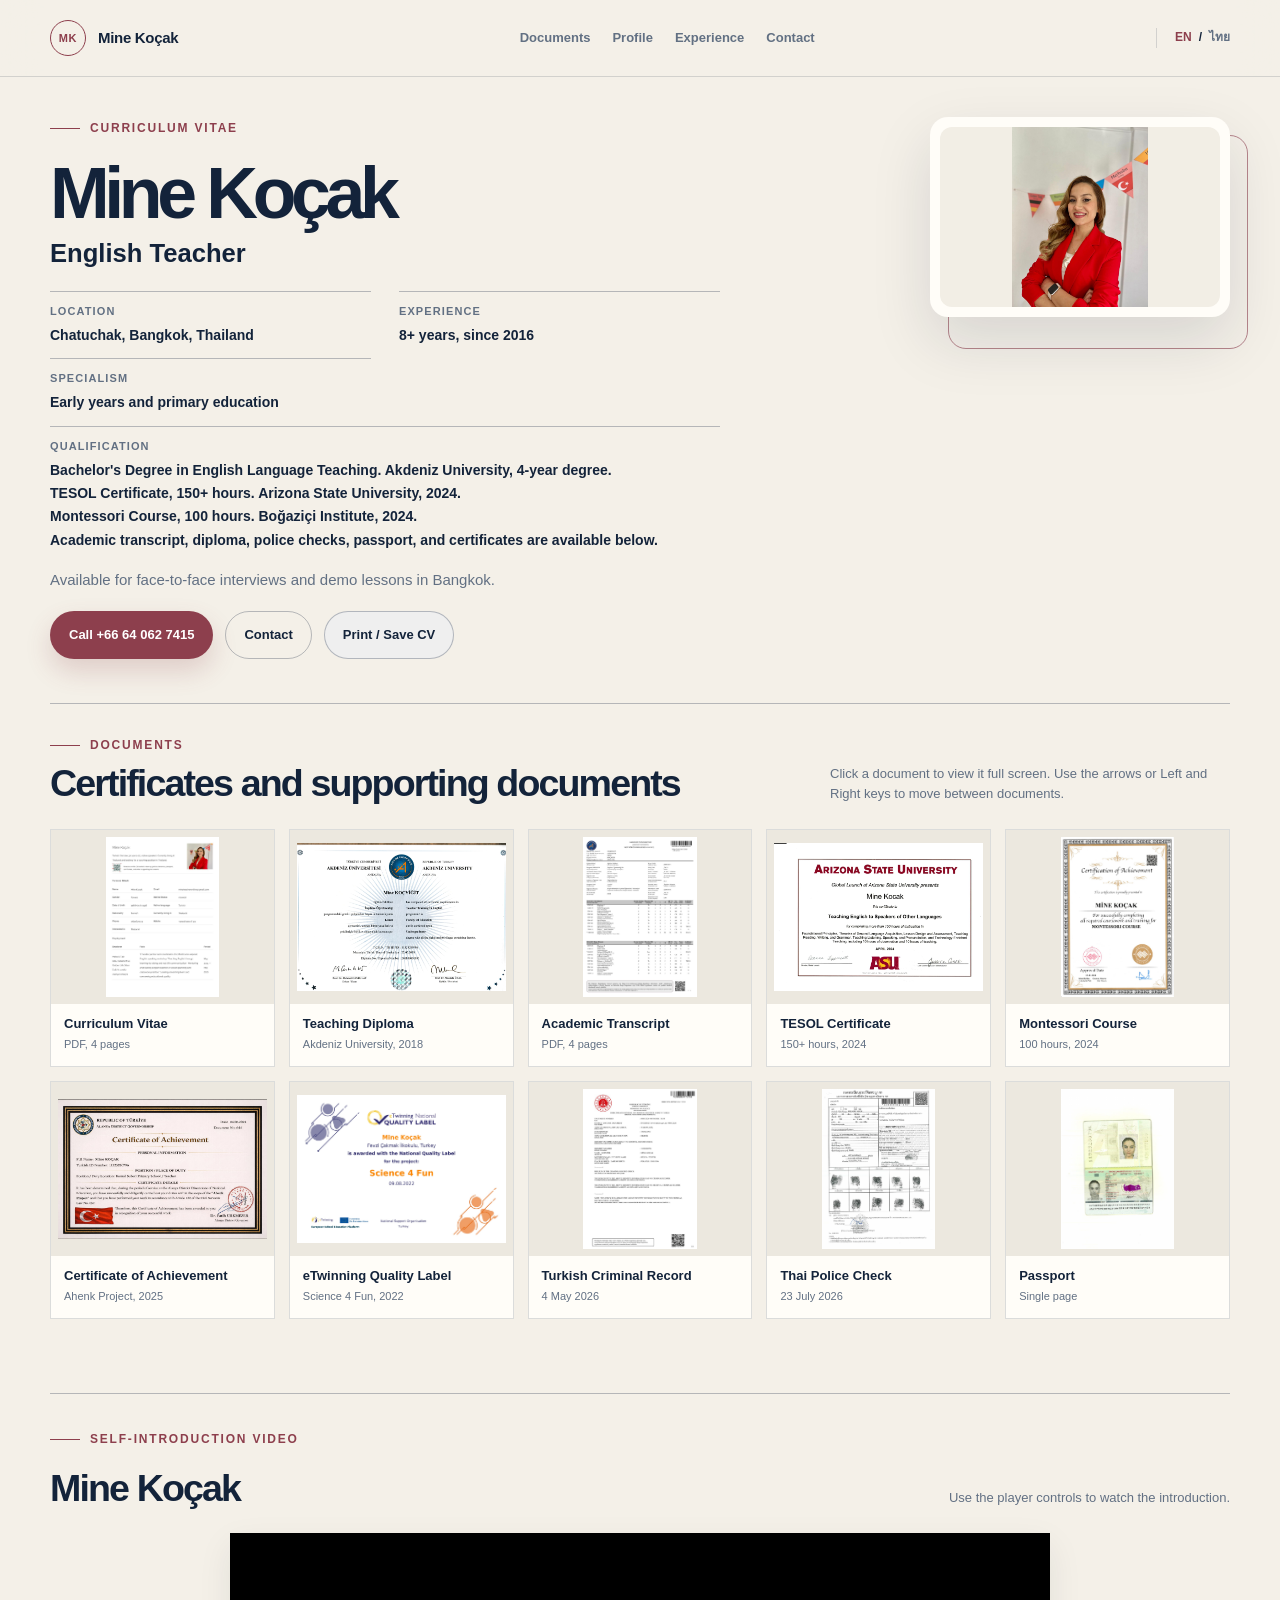
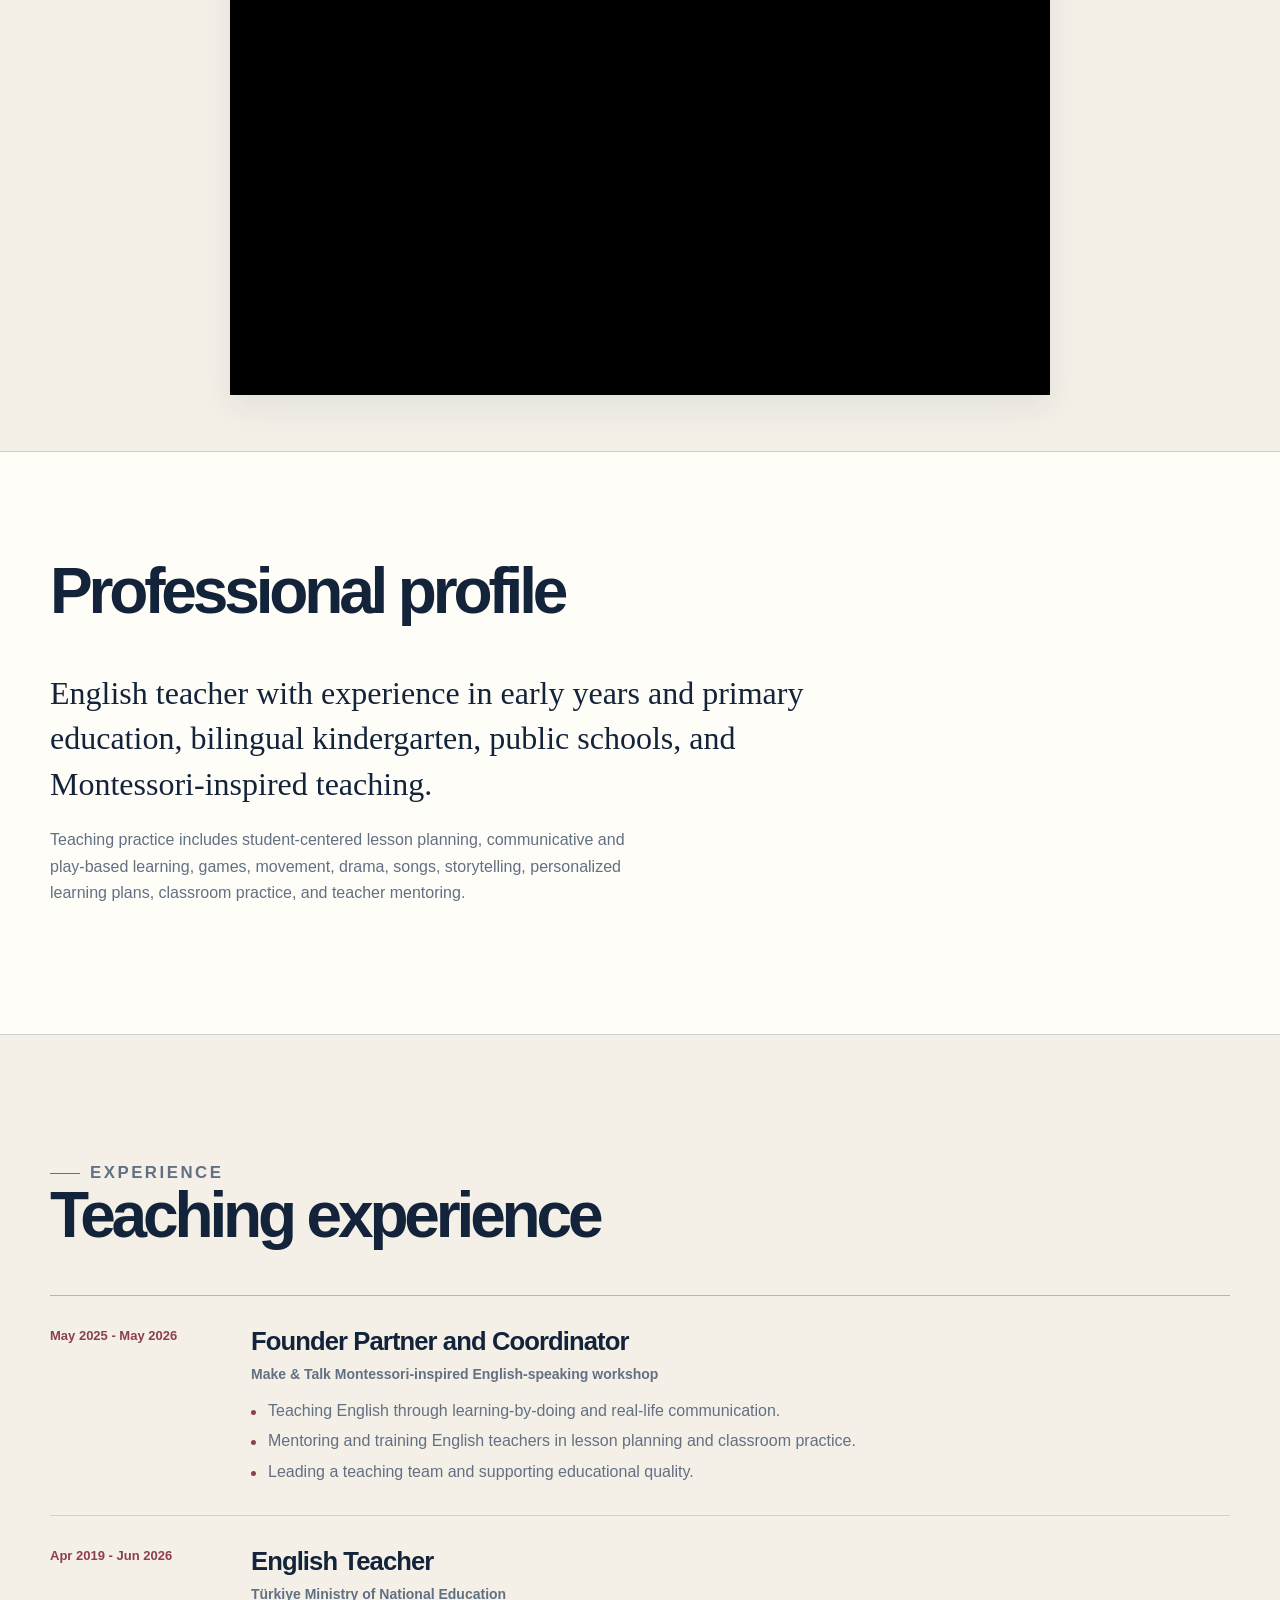
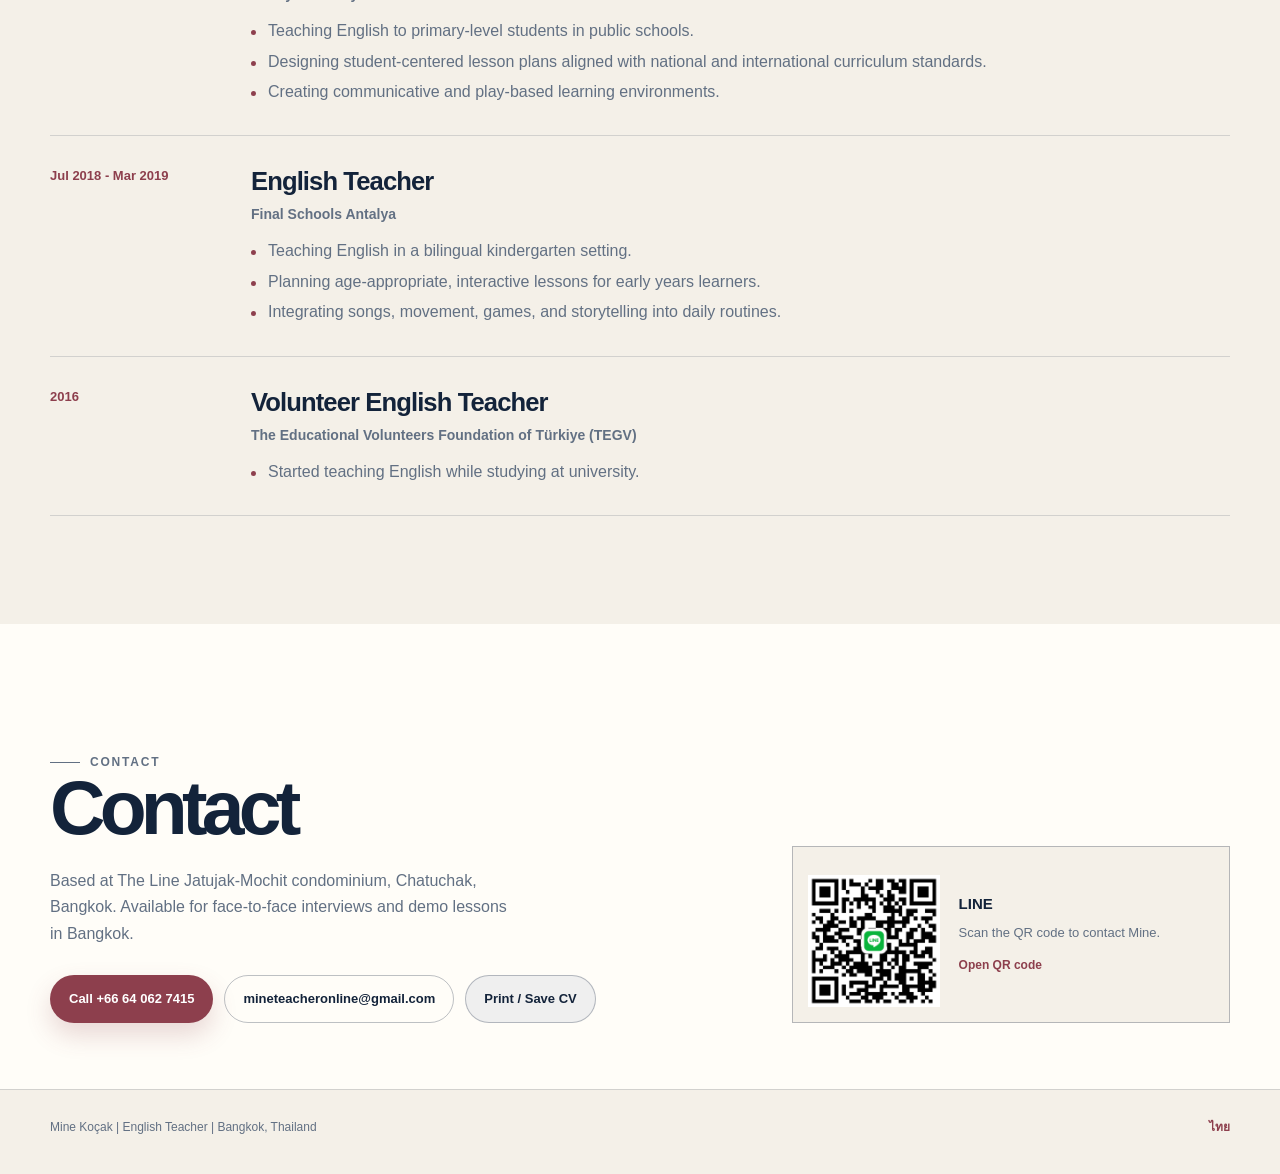
==== commit 9e82fab7: "Publish full document-led CV update" ====
--- a/en/index.html
+++ b/en/index.html
@@ -22,7 +22,7 @@
     <link rel="stylesheet" href="../styles.css">
     <script defer src="../site.js"></script>
     <script type="application/ld+json">
-      {"@context":"https://schema.org","@type":"Person","name":"Mine Koçak","jobTitle":"English Teacher","email":"mailto:mineteacheronline@gmail.com","telephone":"+66640627415","image":"https://onurhuseyinkocak.github.io/mine-kocak-english-teacher/assets/profile-photo.jpg","url":"https://onurhuseyinkocak.github.io/mine-kocak-english-teacher/en/","address":{"@type":"PostalAddress","addressLocality":"Chatuchak, Bangkok","addressCountry":"TH"},"knowsLanguage":["English","Turkish","German"],"alumniOf":{"@type":"CollegeOrUniversity","name":"Akdeniz University"}}
+      {"@context":"https://schema.org","@type":"Person","name":"Mine Koçak","jobTitle":"English Teacher","email":"mailto:mineteacheronline@gmail.com","telephone":"+66640627415","image":"https://onurhuseyinkocak.github.io/mine-kocak-english-teacher/assets/profile-photo.jpg","url":"https://onurhuseyinkocak.github.io/mine-kocak-english-teacher/en/","address":{"@type":"PostalAddress","addressLocality":"Chatuchak, Bangkok","addressCountry":"TH"},"alumniOf":{"@type":"CollegeOrUniversity","name":"Akdeniz University"}}
     </script>
     <title>Mine Koçak | English Teacher</title>
   </head>
@@ -34,33 +34,35 @@
       <main id="main-content">
         <section class="hero cv-hero">
           <div class="container hero-top">
-            <div class="hero-copy"><p class="hero-kicker">Curriculum vitae</p><h1>Mine Koçak</h1><p class="hero-role">English Teacher</p><dl class="hero-facts"><div><dt>Location</dt><dd>Chatuchak, Bangkok, Thailand</dd></div><div><dt>Experience</dt><dd>8+ years, since 2016</dd></div><div><dt>Specialism</dt><dd>Early years and primary education</dd></div><div><dt>Qualification</dt><dd>TESOL, 150+ hours</dd></div></dl><p class="hero-availability">Available for face-to-face interviews and demo lessons in Bangkok and nearby provinces.</p><div class="hero-actions"><a class="button button-accent" href="tel:+66640627415">Call +66 64 062 7415</a><a class="button button-quiet" href="#contact">Contact</a><button class="button button-quiet" type="button" onclick="window.print()">Print / Save CV</button></div></div>
+            <div class="hero-copy"><p class="hero-kicker">Curriculum vitae</p><h1>Mine Koçak</h1><p class="hero-role">English Teacher</p><dl class="hero-facts"><div><dt>Location</dt><dd>Chatuchak, Bangkok, Thailand</dd></div><div><dt>Experience</dt><dd>8+ years, since 2016</dd></div><div><dt>Specialism</dt><dd>Early years and primary education</dd></div><div class="hero-fact-wide"><dt>Qualification</dt><dd><span>Bachelor's Degree in English Language Teaching. Akdeniz University, 4-year degree.</span><span>TESOL Certificate, 150+ hours. Arizona State University, 2024.</span><span>Montessori Course, 100 hours. Boğaziçi Institute, 2024.</span><span>Academic transcript, diploma, police checks, passport, and certificates are available below.</span></dd></div></dl><p class="hero-availability">Available for face-to-face interviews and demo lessons in Bangkok.</p><div class="hero-actions"><a class="button button-accent" href="tel:+66640627415">Call +66 64 062 7415</a><a class="button button-quiet" href="#contact">Contact</a><button class="button button-quiet" type="button" onclick="window.print()">Print / Save CV</button></div></div>
             <div class="hero-visual"><div class="portrait-wrap"><div class="portrait-frame"><img src="../assets/profile-photo.jpg" width="180" height="180" alt="Mine Koçak in a red blazer" fetchpriority="high"></div><div class="portrait-caption"><span><strong>English Teacher</strong>Bangkok, Thailand</span></div></div></div>
           </div>
 
           <div id="documents" class="container document-block"><div class="document-block-head"><div><p class="section-kicker">Documents</p><h2>Certificates and supporting documents</h2></div><p>Click a document to view it full screen. Use the arrows or Left and Right keys to move between documents.</p></div><div class="document-grid" aria-label="Certificates and supporting documents">
-            <button class="document-card" type="button" data-document-card data-document-src="../assets/documents/resume-public.jpg" data-document-title="Curriculum Vitae" data-document-meta="Public preview from the supplied resume" data-document-alt="Public preview of Mine Koçak's curriculum vitae"><span class="document-thumb"><img src="../assets/documents/resume-public.jpg" alt=""></span><span class="document-name">Curriculum Vitae</span><span class="document-meta">Public preview</span></button>
-            <button class="document-card" type="button" data-document-card data-document-src="../assets/documents/diploma-public.jpg" data-document-title="Bachelor's Degree in English Language Teaching" data-document-meta="Akdeniz University, 2018. Identity numbers and signatures redacted." data-document-alt="Redacted public preview of Mine Koçak's English Language Teaching diploma"><span class="document-thumb"><img src="../assets/documents/diploma-public.jpg" alt=""></span><span class="document-name">Teaching Diploma</span><span class="document-meta">Akdeniz University, 2018</span></button>
-            <button class="document-card" type="button" data-document-card data-document-title="Academic Transcript" data-document-meta="Original withheld from public access because it contains identity data, verification codes, and academic records."><span class="document-thumb"><img src="../assets/documents/document-private.svg" alt=""></span><span class="document-name">Academic Transcript</span><span class="document-meta">Private document</span></button>
-            <button class="document-card" type="button" data-document-card data-document-title="Criminal Record Check" data-document-meta="Original withheld from public access because it contains identity data and sensitive legal information."><span class="document-thumb"><img src="../assets/documents/document-private.svg" alt=""></span><span class="document-name">Criminal Record Check</span><span class="document-meta">Private document</span></button>
-            <button class="document-card" type="button" data-document-card data-document-src="../assets/documents/tesol-public.jpg" data-document-title="TESOL Certificate, 150+ hours" data-document-meta="Arizona State University, April 2024. Certificate number and signatures redacted." data-document-alt="Redacted public preview of Mine Koçak's TESOL certificate"><span class="document-thumb"><img src="../assets/documents/tesol-public.jpg" alt=""></span><span class="document-name">TESOL Certificate</span><span class="document-meta">150+ hours, 2024</span></button>
-            <button class="document-card" type="button" data-document-card data-document-src="../assets/documents/montessori-public.jpg" data-document-title="Montessori Course, 100 hours" data-document-meta="Boğaziçi Institute, 15 November 2024. Identification number, QR code, and signature redacted." data-document-alt="Redacted public preview of Mine Koçak's Montessori certificate"><span class="document-thumb"><img src="../assets/documents/montessori-public.jpg" alt=""></span><span class="document-name">Montessori Course</span><span class="document-meta">100 hours, 2024</span></button>
-            <button class="document-card" type="button" data-document-card data-document-src="../assets/documents/achievement-public.jpg" data-document-title="Certificate of Achievement" data-document-meta="Alanya District Governorship, Ahenk Project, 4 June 2025. Identity number and signature redacted." data-document-alt="Redacted public preview of Mine Koçak's Certificate of Achievement"><span class="document-thumb"><img src="../assets/documents/achievement-public.jpg" alt=""></span><span class="document-name">Certificate of Achievement</span><span class="document-meta">Ahenk Project, 2025</span></button>
-            <button class="document-card" type="button" data-document-card data-document-src="../assets/documents/etwinning-quality-label.jpg" data-document-title="eTwinning National Quality Label" data-document-meta="Science 4 Fun project, European School Education Platform Turkey, 9 August 2022." data-document-alt="eTwinning National Quality Label for Mine Koçak's Science 4 Fun project"><span class="document-thumb"><img src="../assets/documents/etwinning-quality-label.jpg" alt=""></span><span class="document-name">eTwinning Quality Label</span><span class="document-meta">Science 4 Fun, 2022</span></button>
+            <button class="document-card" type="button" data-document-card data-document-pdf="../assets/documents/mine-kocak-resume-with-qr.pdf" data-document-title="Curriculum Vitae" data-document-meta="Mine_Kocak_Resume_with_QR (1).pdf" data-document-alt="Curriculum Vitae for Mine Koçak"><span class="document-thumb"><img src="../assets/documents/mine-kocak-resume-with-qr-preview.jpg" alt=""></span><span class="document-name">Curriculum Vitae</span><span class="document-meta">PDF, 4 pages</span></button>
+            <button class="document-card" type="button" data-document-card data-document-src="../assets/documents/mine-kocak-diploma.jpeg" data-document-title="Bachelor's Degree in English Language Teaching" data-document-meta="Akdeniz University, Faculty of Education, 2018" data-document-alt="Mine Koçak diploma from Akdeniz University"><span class="document-thumb"><img src="../assets/documents/mine-kocak-diploma.jpeg" alt=""></span><span class="document-name">Teaching Diploma</span><span class="document-meta">Akdeniz University, 2018</span></button>
+            <button class="document-card" type="button" data-document-card data-document-pdf="../assets/documents/mine-kocak-academic-transcript.pdf" data-document-title="Academic Transcript" data-document-meta="Akdeniz University academic transcript" data-document-alt="Mine Koçak academic transcript"><span class="document-thumb"><img src="../assets/documents/mine-kocak-academic-transcript-preview.jpg" alt=""></span><span class="document-name">Academic Transcript</span><span class="document-meta">PDF, 4 pages</span></button>
+            <button class="document-card" type="button" data-document-card data-document-src="../assets/documents/mine-kocak-tesol-certificate.jpeg" data-document-title="TESOL Certificate, 150+ hours" data-document-meta="Arizona State University, April 2024" data-document-alt="Mine Koçak TESOL certificate"><span class="document-thumb"><img src="../assets/documents/mine-kocak-tesol-certificate.jpeg" alt=""></span><span class="document-name">TESOL Certificate</span><span class="document-meta">150+ hours, 2024</span></button>
+            <button class="document-card" type="button" data-document-card data-document-src="../assets/documents/mine-kocak-montessori-certificate.jpeg" data-document-title="Montessori Course, 100 hours" data-document-meta="Boğaziçi Institute, 15 November 2024" data-document-alt="Mine Koçak Montessori certificate"><span class="document-thumb"><img src="../assets/documents/mine-kocak-montessori-certificate.jpeg" alt=""></span><span class="document-name">Montessori Course</span><span class="document-meta">100 hours, 2024</span></button>
+            <button class="document-card" type="button" data-document-card data-document-src="../assets/documents/mine-kocak-achievement-certificate.jpeg" data-document-title="Certificate of Achievement" data-document-meta="Alanya District Governorship, Ahenk Project, 4 June 2025" data-document-alt="Mine Koçak Certificate of Achievement"><span class="document-thumb"><img src="../assets/documents/mine-kocak-achievement-certificate.jpeg" alt=""></span><span class="document-name">Certificate of Achievement</span><span class="document-meta">Ahenk Project, 2025</span></button>
+            <button class="document-card" type="button" data-document-card data-document-src="../assets/documents/mine-kocak-etwinning-quality-label.jpg" data-document-title="eTwinning National Quality Label" data-document-meta="Science 4 Fun project, European School Education Platform Turkey, 9 August 2022" data-document-alt="eTwinning National Quality Label for Mine Koçak's Science 4 Fun project"><span class="document-thumb"><img src="../assets/documents/mine-kocak-etwinning-quality-label.jpg" alt=""></span><span class="document-name">eTwinning Quality Label</span><span class="document-meta">Science 4 Fun, 2022</span></button>
+            <button class="document-card" type="button" data-document-card data-document-src="../assets/documents/mine-kocak-turkish-criminal-record-preview.jpg" data-document-title="Turkish Criminal Record Check" data-document-meta="Republic of Türkiye Ministry of Justice, 4 May 2026" data-document-alt="Turkish criminal record check for Mine Koçak"><span class="document-thumb"><img src="../assets/documents/mine-kocak-turkish-criminal-record-preview.jpg" alt=""></span><span class="document-name">Turkish Criminal Record</span><span class="document-meta">4 May 2026</span></button>
+            <button class="document-card" type="button" data-document-card data-document-src="../assets/documents/mine-kocak-thai-police-check-preview.jpg" data-document-title="Thai Police Check" data-document-meta="Police clearance document supplied on 23 July 2026" data-document-alt="Thai police check for Mine Koçak"><span class="document-thumb"><img src="../assets/documents/mine-kocak-thai-police-check-preview.jpg" alt=""></span><span class="document-name">Thai Police Check</span><span class="document-meta">23 July 2026</span></button>
+            <button class="document-card" type="button" data-document-card data-document-src="../assets/documents/mine-kocak-passport-preview.jpg" data-document-title="Passport" data-document-meta="Passport document supplied on 23 July 2026" data-document-alt="Passport document for Mine Koçak"><span class="document-thumb"><img src="../assets/documents/mine-kocak-passport-preview.jpg" alt=""></span><span class="document-name">Passport</span><span class="document-meta">Single page</span></button>
           </div></div>
 
           <div class="container hero-video"><div class="document-block-head"><div><p class="section-kicker">Self-introduction video</p><h2>Mine Koçak</h2></div><p>Use the player controls to watch the introduction.</p></div><div class="inline-video"><iframe src="https://www.youtube-nocookie.com/embed/Rat-CJzBnJg?rel=0&modestbranding=1" title="Mine Koçak self-introduction video" loading="lazy" allow="accelerometer; clipboard-write; encrypted-media; gyroscope; picture-in-picture" allowfullscreen></iframe></div></div>
         </section>
 
-        <section id="profile" class="profile-section"><div class="container"><div class="section-head"><p class="section-kicker">Professional profile</p><h2>Professional profile</h2></div><div class="profile-grid"><div class="profile-copy"><p>English teacher with experience in early years and primary education, bilingual kindergarten, public schools, and Montessori-inspired teaching.</p><p>Teaching practice includes student-centered lesson planning, communicative and play-based learning, games, movement, drama, songs, storytelling, personalized learning plans, classroom practice, and teacher mentoring.</p></div><aside class="callout"><h3>Languages</h3><p>English: fluent<br>Turkish: fluent, native language<br>German: beginner</p></aside></div></div></section>
+        <section id="profile" class="profile-section"><div class="container"><div class="section-head"><h2>Professional profile</h2></div><div class="profile-copy profile-copy-wide"><p>English teacher with experience in early years and primary education, bilingual kindergarten, public schools, and Montessori-inspired teaching.</p><p>Teaching practice includes student-centered lesson planning, communicative and play-based learning, games, movement, drama, songs, storytelling, personalized learning plans, classroom practice, and teacher mentoring.</p></div></div></section>
 
         <section id="experience" class="experience-section"><div class="container"><div class="section-head"><p class="section-kicker">Experience</p><h2>Teaching experience</h2></div><div class="timeline"><article class="timeline-item"><div class="timeline-date">May 2025 - May 2026</div><div class="timeline-content"><h3>Founder Partner and Coordinator</h3><p class="organization">Make &amp; Talk Montessori-inspired English-speaking workshop</p><ul><li>Teaching English through learning-by-doing and real-life communication.</li><li>Mentoring and training English teachers in lesson planning and classroom practice.</li><li>Leading a teaching team and supporting educational quality.</li></ul></div></article><article class="timeline-item"><div class="timeline-date">Apr 2019 - Jun 2026</div><div class="timeline-content"><h3>English Teacher</h3><p class="organization">Türkiye Ministry of National Education</p><ul><li>Teaching English to primary-level students in public schools.</li><li>Designing student-centered lesson plans aligned with national and international curriculum standards.</li><li>Creating communicative and play-based learning environments.</li></ul></div></article><article class="timeline-item"><div class="timeline-date">Jul 2018 - Mar 2019</div><div class="timeline-content"><h3>English Teacher</h3><p class="organization">Final Schools Antalya</p><ul><li>Teaching English in a bilingual kindergarten setting.</li><li>Planning age-appropriate, interactive lessons for early years learners.</li><li>Integrating songs, movement, games, and storytelling into daily routines.</li></ul></div></article><article class="timeline-item"><div class="timeline-date">2016</div><div class="timeline-content"><h3>Volunteer English Teacher</h3><p class="organization">The Educational Volunteers Foundation of Türkiye (TEGV)</p><ul><li>Started teaching English while studying at university.</li></ul></div></article></div></div></section>
 
-        <section id="contact" class="contact-section"><div class="container contact-layout"><div class="contact-copy"><p class="section-kicker">Contact</p><h2>Contact</h2><p>Based at The Line Jatujak-Mochit condominium, Chatuchak, Bangkok. Available for face-to-face interviews and demo lessons in Bangkok and nearby provinces.</p><div class="contact-actions"><a class="button button-accent" href="tel:+66640627415">Call +66 64 062 7415</a><a class="button button-quiet" href="mailto:mineteacheronline@gmail.com">mineteacheronline@gmail.com</a><button class="button button-quiet" type="button" onclick="window.print()">Print / Save CV</button></div></div><div class="line-card"><a href="../assets/line-qr.jpg" target="_blank" rel="noopener" download="mine-kocak-line-qr.jpg"><img src="../assets/line-qr.jpg" width="900" height="900" alt="LINE QR code for Mine Koçak"></a><div><strong>LINE</strong><p>Scan the QR code to contact Mine.</p><a href="../assets/line-qr.jpg" target="_blank" rel="noopener" download="mine-kocak-line-qr.jpg">Open QR code</a></div></div></div></section>
+        <section id="contact" class="contact-section"><div class="container contact-layout"><div class="contact-copy"><p class="section-kicker">Contact</p><h2>Contact</h2><p>Based at The Line Jatujak-Mochit condominium, Chatuchak, Bangkok. Available for face-to-face interviews and demo lessons in Bangkok.</p><div class="contact-actions"><a class="button button-accent" href="tel:+66640627415">Call +66 64 062 7415</a><a class="button button-quiet" href="mailto:mineteacheronline@gmail.com">mineteacheronline@gmail.com</a><button class="button button-quiet" type="button" onclick="window.print()">Print / Save CV</button></div></div><div class="line-card"><a href="../assets/line-qr.jpg" target="_blank" rel="noopener" download="mine-kocak-line-qr.jpg"><img src="../assets/line-qr.jpg" width="900" height="900" alt="LINE QR code for Mine Koçak"></a><div><strong>LINE</strong><p>Scan the QR code to contact Mine.</p><a href="../assets/line-qr.jpg" target="_blank" rel="noopener" download="mine-kocak-line-qr.jpg">Open QR code</a></div></div></div></section>
       </main>
       <footer class="site-footer"><div class="container footer-inner"><span>Mine Koçak | English Teacher | Bangkok, Thailand</span><span><a href="../th/" data-language="th">ไทย</a></span></div></footer>
     </div>
 
-    <dialog id="document-dialog" aria-labelledby="document-dialog-title"><div class="document-dialog-inner"><button class="document-dialog-close" type="button" data-document-close aria-label="Close document">×</button><button class="document-nav document-nav-prev" type="button" data-document-prev aria-label="Previous document">‹</button><button class="document-nav document-nav-next" type="button" data-document-next aria-label="Next document">›</button><div class="document-dialog-head"><div><h2 id="document-dialog-title">Document</h2><p id="document-dialog-meta"></p></div><span id="document-dialog-counter" aria-live="polite"></span></div><div class="document-dialog-stage"><img id="document-dialog-image" alt=""><div id="document-private-view" hidden><strong>Private document</strong><span>The original file is not published because it contains sensitive personal information.</span></div></div></div></dialog>
+    <dialog id="document-dialog" aria-labelledby="document-dialog-title"><div class="document-dialog-inner"><button class="document-dialog-close" type="button" data-document-close aria-label="Close document">×</button><button class="document-nav document-nav-prev" type="button" data-document-prev aria-label="Previous document">‹</button><button class="document-nav document-nav-next" type="button" data-document-next aria-label="Next document">›</button><div class="document-dialog-head"><div><h2 id="document-dialog-title">Document</h2><p id="document-dialog-meta"></p></div><span id="document-dialog-counter" aria-live="polite"></span></div><div class="document-dialog-stage"><img id="document-dialog-image" alt=""><iframe id="document-dialog-pdf" title="Document preview" hidden></iframe></div></div></dialog>
   </body>
 </html>
--- a/styles.css
+++ b/styles.css
@@ -572,57 +572,59 @@
 /* CV layout revision: direct, document-led, and intentionally restrained. */
 .cv-hero {
   min-height: 0;
-  padding: 54px 0 72px;
+  padding: 30px 0 56px;
   border-bottom: 1px solid var(--line);
 }
 
 .cv-hero::before { display: none; }
-.hero-top { display: grid; grid-template-columns: minmax(0, 1fr) 300px; gap: clamp(48px, 9vw, 130px); align-items: start; }
-.cv-hero .hero-copy { padding-top: 12px; }
-.cv-hero h1 { max-width: none; font-size: clamp(3.4rem, 7vw, 6rem); line-height: 0.98; }
-.cv-hero .hero-role { margin: 14px 0 0; color: var(--ink); font-family: var(--sans); font-size: clamp(1.4rem, 2.5vw, 2rem); font-style: normal; font-weight: 700; }
-.hero-facts { display: grid; grid-template-columns: repeat(2, minmax(0, 1fr)); gap: 18px 34px; max-width: 670px; margin: 30px 0 0; }
+.hero-top { display: grid; grid-template-columns: minmax(0, 1fr) 300px; gap: clamp(38px, 7vw, 92px); align-items: start; }
+.cv-hero .hero-copy { padding-top: 4px; }
+.cv-hero h1 { max-width: none; font-size: clamp(2.9rem, 5.6vw, 4.8rem); line-height: 0.98; }
+.cv-hero .hero-role { margin: 10px 0 0; color: var(--ink); font-family: var(--sans); font-size: clamp(1.25rem, 2vw, 1.7rem); font-style: normal; font-weight: 700; }
+.hero-facts { display: grid; grid-template-columns: repeat(2, minmax(0, 1fr)); gap: 13px 28px; max-width: 670px; margin: 22px 0 0; }
 .hero-facts div { padding-top: 10px; border-top: 1px solid var(--line-strong); }
+.hero-facts .hero-fact-wide { grid-column: 1 / -1; }
 .hero-facts dt { color: var(--muted); font-size: 11px; font-weight: 800; letter-spacing: 0.1em; text-transform: uppercase; }
 .hero-facts dd { margin: 5px 0 0; color: var(--ink); font-size: 14px; font-weight: 700; line-height: 1.45; }
-.hero-availability { max-width: 580px; margin: 25px 0 0; color: var(--muted); font-size: 15px; }
-.cv-hero .hero-actions { margin-top: 25px; }
-.cv-hero .hero-visual { padding-top: 18px; }
+.hero-facts dd span { display: block; }
+.hero-facts dd span + span { margin-top: 3px; }
+.hero-availability { max-width: 580px; margin: 18px 0 0; color: var(--muted); font-size: 15px; }
+.cv-hero .hero-actions { margin-top: 18px; }
+.cv-hero .hero-visual { padding-top: 10px; }
 .cv-hero .portrait-wrap { width: min(100%, 300px); }
-.cv-hero .portrait-wrap::before { inset: 18px -18px -18px 18px; }
-.cv-hero .portrait-frame { padding: 10px; }
-.cv-hero .portrait-frame img { width: 100%; aspect-ratio: 1; }
+.cv-hero .portrait-wrap::before { inset: 18px -18px -18px 18px; border-radius: 18px; }
+.cv-hero .portrait-frame { padding: 10px; border-radius: 18px; }
+.cv-hero .portrait-frame img { width: 100%; aspect-ratio: 3 / 4; border-radius: 12px; object-fit: contain; object-position: center; background: #f2eee5; }
 .cv-hero .portrait-caption { grid-template-columns: 1fr; margin-top: 14px; }
 .cv-hero .portrait-caption span:last-child { display: none; }
 
-.document-block { margin-top: 74px; padding-top: 28px; border-top: 1px solid var(--line-strong); }
+.document-block { margin-top: 44px; padding-top: 24px; border-top: 1px solid var(--line-strong); }
 .document-block-head { display: flex; align-items: end; justify-content: space-between; gap: 36px; margin-bottom: 25px; }
 .document-block-head h2 { margin: 0; font-size: clamp(1.65rem, 3vw, 2.35rem); letter-spacing: -0.05em; line-height: 1.05; }
 .document-block-head > p { max-width: 400px; margin: 0; color: var(--muted); font-size: 13px; line-height: 1.55; }
 .document-block .section-kicker { margin-bottom: 12px; }
-.document-grid { display: grid; grid-template-columns: repeat(4, minmax(0, 1fr)); gap: 16px; }
+.document-grid { display: grid; grid-template-columns: repeat(5, minmax(0, 1fr)); gap: 14px; }
 .document-card { display: block; min-width: 0; padding: 0 0 14px; border: 1px solid var(--line); border-radius: 0; background: var(--surface); color: var(--ink); cursor: pointer; font: inherit; text-align: left; transition: border-color 160ms ease-out, transform 160ms ease-out, box-shadow 160ms ease-out; }
 .document-card:hover, .document-card:focus-visible { border-color: var(--accent); box-shadow: var(--shadow-soft); transform: translateY(-2px); }
-.document-thumb { display: block; aspect-ratio: 1.34 / 1; padding: 8px; background: #ece8df; }
+.document-thumb { display: block; aspect-ratio: 1.28 / 1; padding: 7px; background: #ece8df; }
 .document-thumb img { width: 100%; height: 100%; object-fit: contain; }
 .document-name { display: block; margin: 12px 13px 0; font-size: 13px; font-weight: 800; line-height: 1.25; }
 .document-meta { display: block; margin: 5px 13px 0; color: var(--muted); font-size: 11px; line-height: 1.35; }
 .hero-video { margin-top: 74px; padding-top: 28px; border-top: 1px solid var(--line-strong); }
-.inline-video { width: min(820px, 100%); background: #000; box-shadow: var(--shadow-soft); }
+.inline-video { width: min(820px, 100%); margin-inline: auto; background: #000; box-shadow: var(--shadow-soft); }
 .inline-video iframe { display: block; width: 100%; aspect-ratio: 16 / 9; border: 0; }
+.profile-copy-wide { max-width: 820px; }
 
 #document-dialog { width: 100vw; max-width: none; height: 100dvh; max-height: none; margin: 0; padding: 0; border: 0; border-radius: 0; background: var(--navy); color: #f5f1e8; }
 #document-dialog::backdrop { background: rgba(7, 15, 26, 0.92); }
-.document-dialog-inner { position: relative; display: grid; grid-template-rows: auto minmax(0, 1fr); height: 100%; padding: 24px 90px 30px; }
-.document-dialog-head { display: flex; align-items: start; justify-content: space-between; gap: 20px; min-height: 72px; }
+.document-dialog-inner { position: relative; height: 100%; padding: 0; }
+.document-dialog-head { position: absolute; top: 14px; right: 92px; left: 92px; z-index: 3; display: flex; align-items: start; justify-content: space-between; gap: 20px; min-height: 0; padding: 9px 13px; border: 1px solid rgba(245, 241, 232, 0.18); background: rgba(12, 23, 37, 0.86); box-shadow: 0 14px 40px rgba(0, 0, 0, 0.24); backdrop-filter: blur(14px); -webkit-backdrop-filter: blur(14px); }
 .document-dialog-head h2 { margin: 0; color: #f5f1e8; font-size: clamp(1.15rem, 2.2vw, 1.7rem); line-height: 1.2; }
 .document-dialog-head p { max-width: 720px; margin: 7px 0 0; color: rgba(245, 241, 232, 0.7); font-size: 12px; line-height: 1.45; }
 #document-dialog-counter { color: #d58c8c; font-size: 13px; font-weight: 800; white-space: nowrap; }
-.document-dialog-stage { display: grid; place-items: center; min-height: 0; padding: 20px 0; }
-.document-dialog-stage img { width: auto; max-width: 100%; height: auto; max-height: 100%; object-fit: contain; }
-#document-private-view { display: grid; gap: 10px; width: min(440px, 100%); padding: 42px; border: 1px solid rgba(245, 241, 232, 0.26); text-align: center; }
-#document-private-view strong { color: #f5f1e8; font-size: 20px; }
-#document-private-view span { color: rgba(245, 241, 232, 0.7); font-size: 13px; line-height: 1.6; }
+.document-dialog-stage { display: grid; place-items: center; width: 100%; height: 100%; min-height: 0; padding: 0; }
+.document-dialog-stage img { width: auto; max-width: calc(100vw - 118px); height: auto; max-height: calc(100dvh - 28px); object-fit: contain; }
+.document-dialog-stage iframe { width: 100%; height: 100%; min-height: 0; border: 0; background: #fff; }
 .document-dialog-close, .document-nav { position: absolute; z-index: 2; display: grid; place-items: center; border: 1px solid rgba(245, 241, 232, 0.45); background: rgba(12, 23, 37, 0.8); color: #f5f1e8; cursor: pointer; }
 .document-dialog-close { top: 21px; right: 24px; width: 42px; height: 42px; border-radius: 50%; font-size: 25px; line-height: 1; }
 .document-nav { top: 50%; width: 48px; height: 72px; margin-top: -36px; border-radius: 4px; font-size: 46px; font-weight: 300; line-height: 1; }
@@ -633,8 +635,8 @@
 @media (max-width: 900px) {
   .hero-top { grid-template-columns: 1fr; gap: 38px; }
   .cv-hero .hero-visual { padding-top: 0; }
-  .document-grid { grid-template-columns: repeat(2, minmax(0, 1fr)); }
-  .document-dialog-inner { padding-right: 76px; padding-left: 76px; }
+  .document-grid { grid-template-columns: repeat(3, minmax(0, 1fr)); }
+  .document-dialog-head { right: 76px; left: 76px; }
 }
 
 @media (max-width: 700px) {
@@ -643,7 +645,8 @@
   .document-block, .hero-video { margin-top: 50px; }
   .document-block-head { display: block; }
   .document-block-head > p { margin-top: 13px; }
-  .document-dialog-inner { padding: 20px 56px 20px; }
+  .document-grid { grid-template-columns: repeat(2, minmax(0, 1fr)); }
+  .document-dialog-head { top: 14px; right: 56px; left: 56px; }
   .document-dialog-close { top: 18px; right: 14px; }
   .document-nav { width: 38px; height: 60px; margin-top: -30px; font-size: 38px; }
   .document-nav-prev { left: 9px; }
@@ -655,7 +658,7 @@
   .document-name { margin-right: 9px; margin-left: 9px; font-size: 11px; }
   .document-meta { margin-right: 9px; margin-left: 9px; font-size: 10px; }
   .document-thumb { padding: 5px; }
-  .document-dialog-inner { padding-right: 48px; padding-left: 48px; }
+  .document-dialog-head { right: 48px; left: 48px; }
 }
 
 @media print {
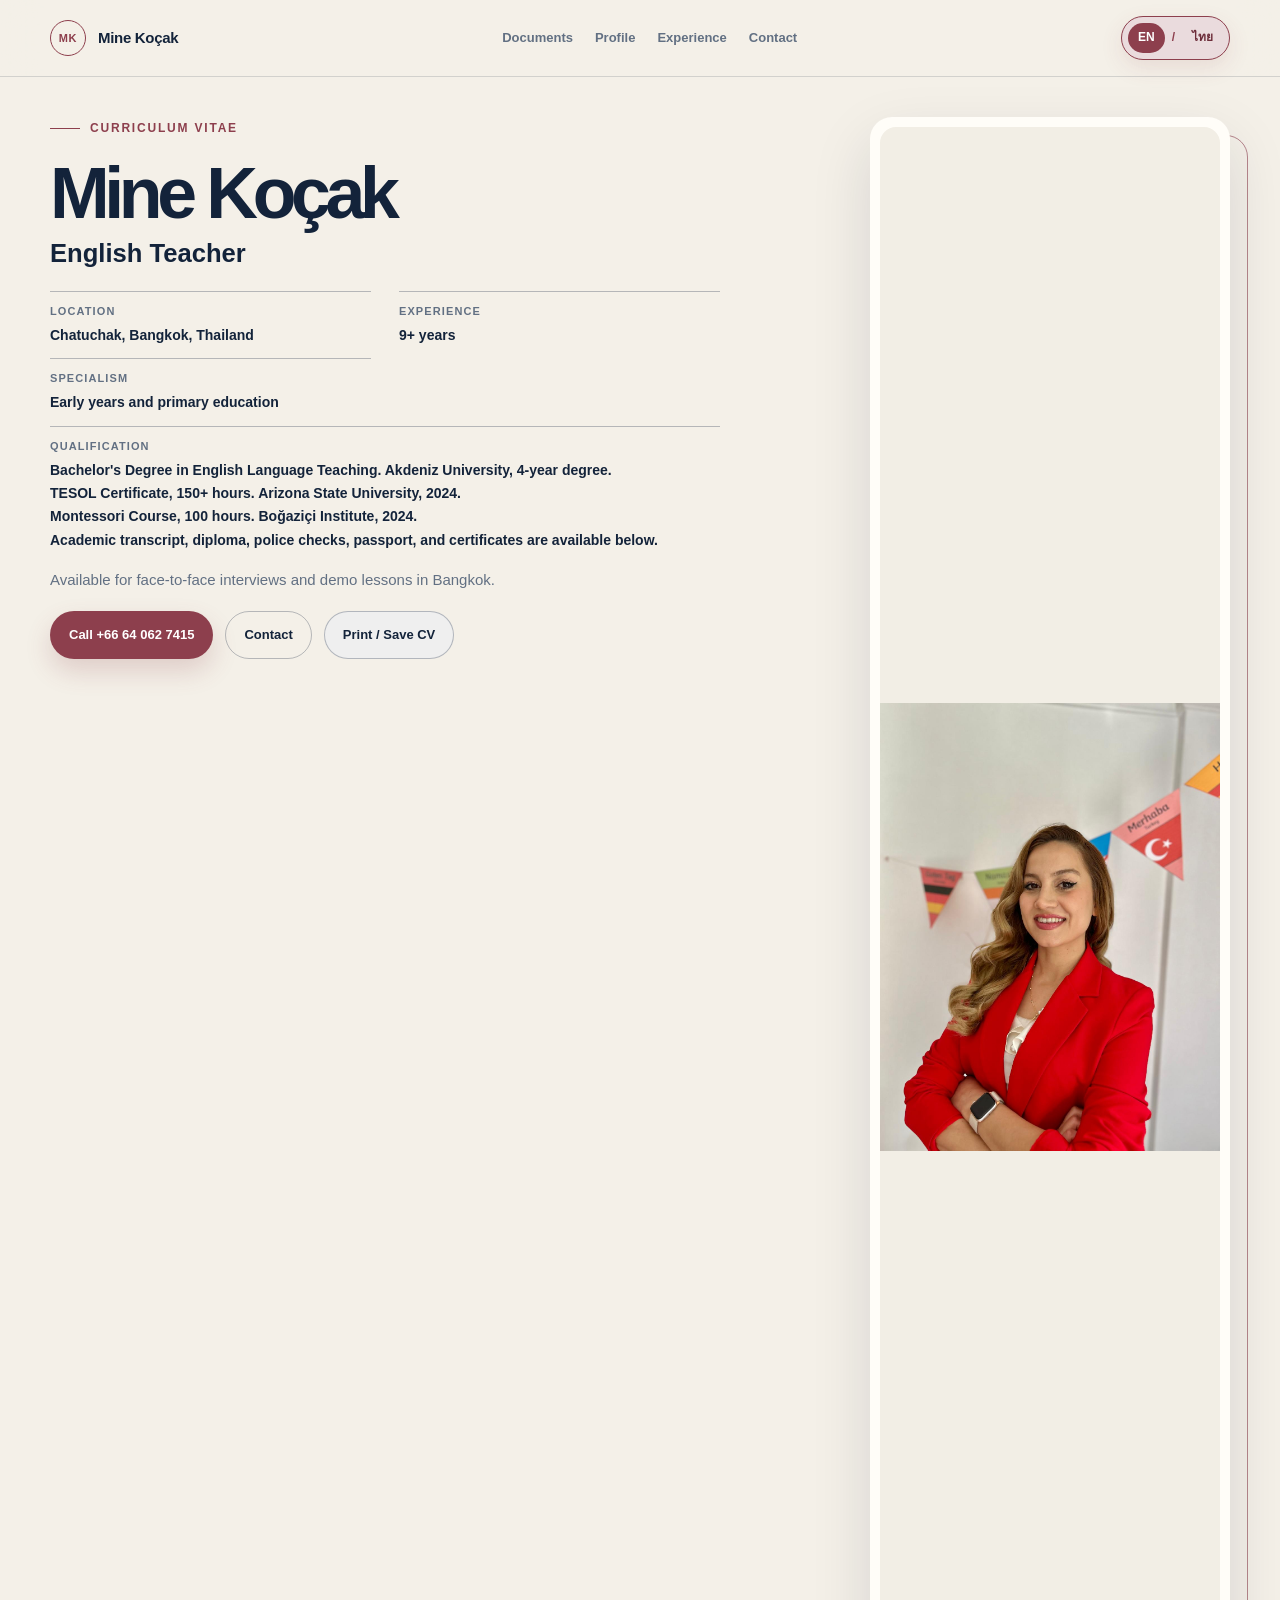
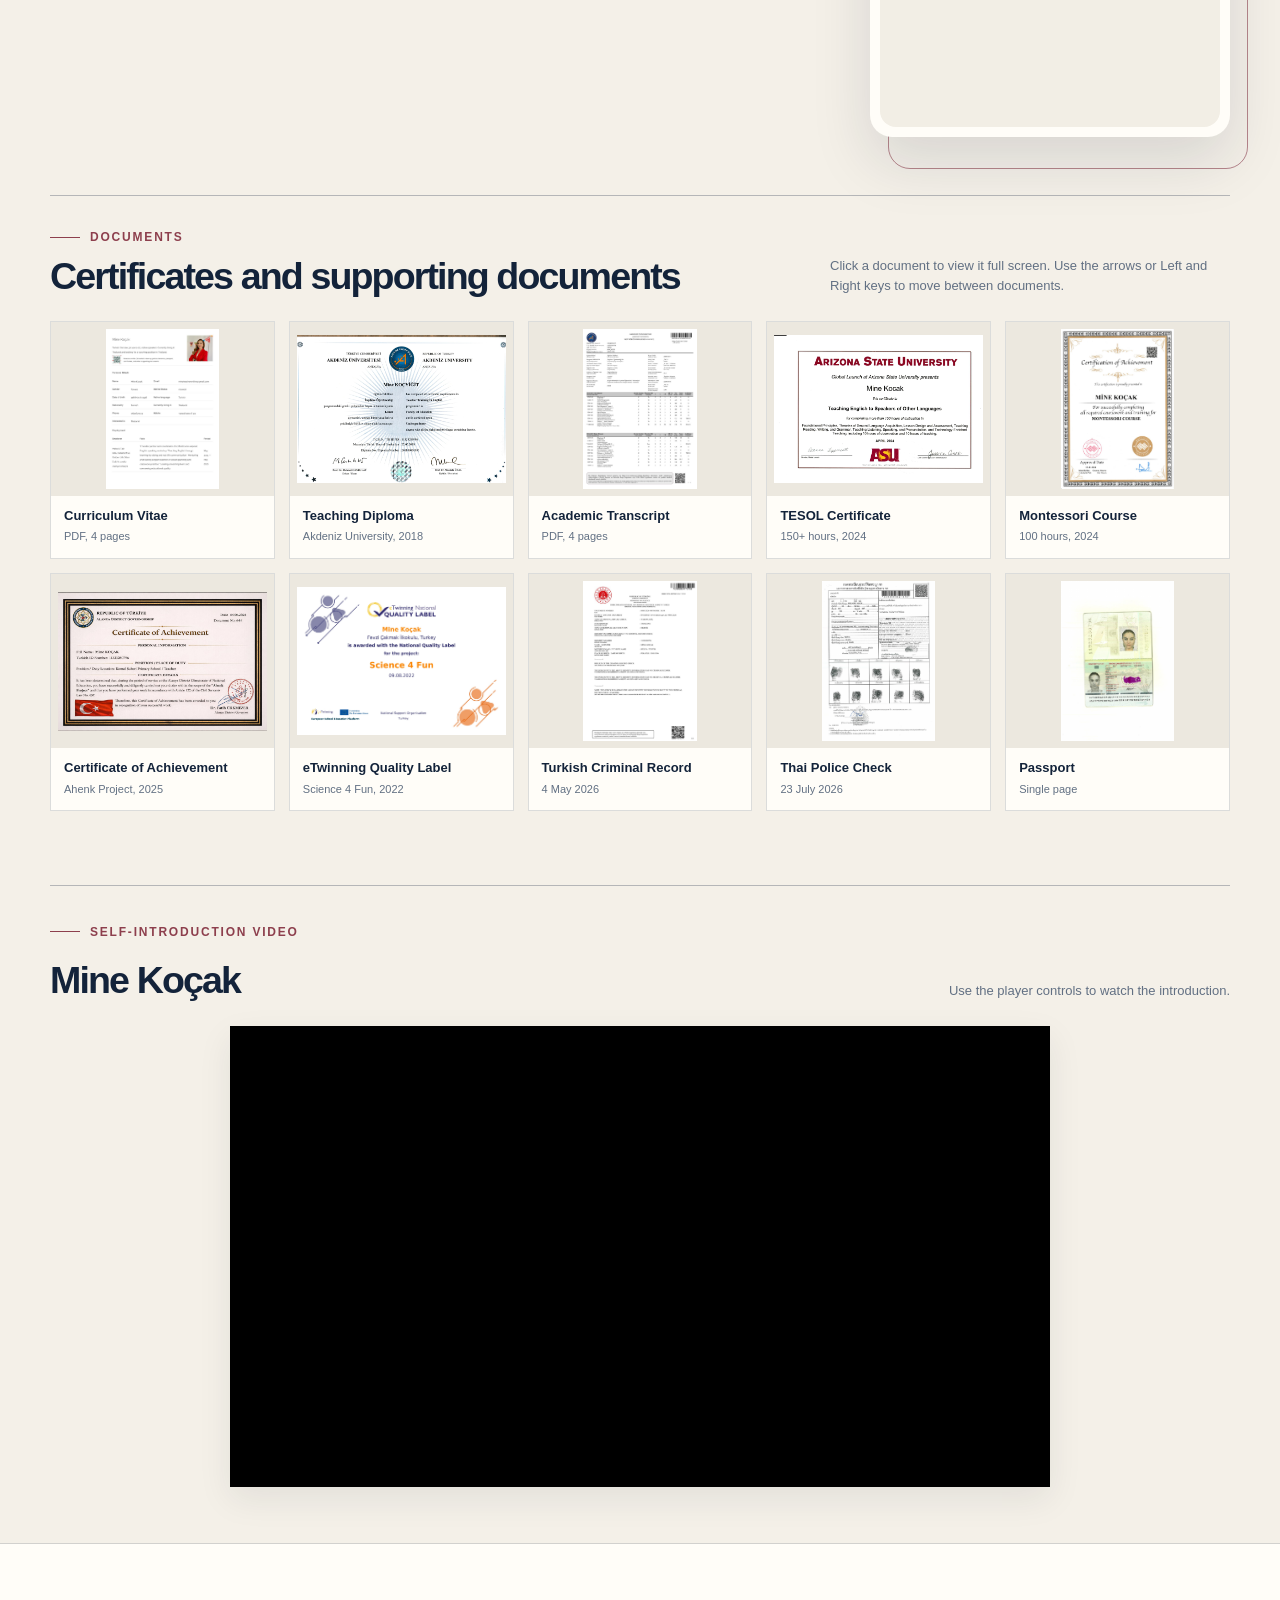
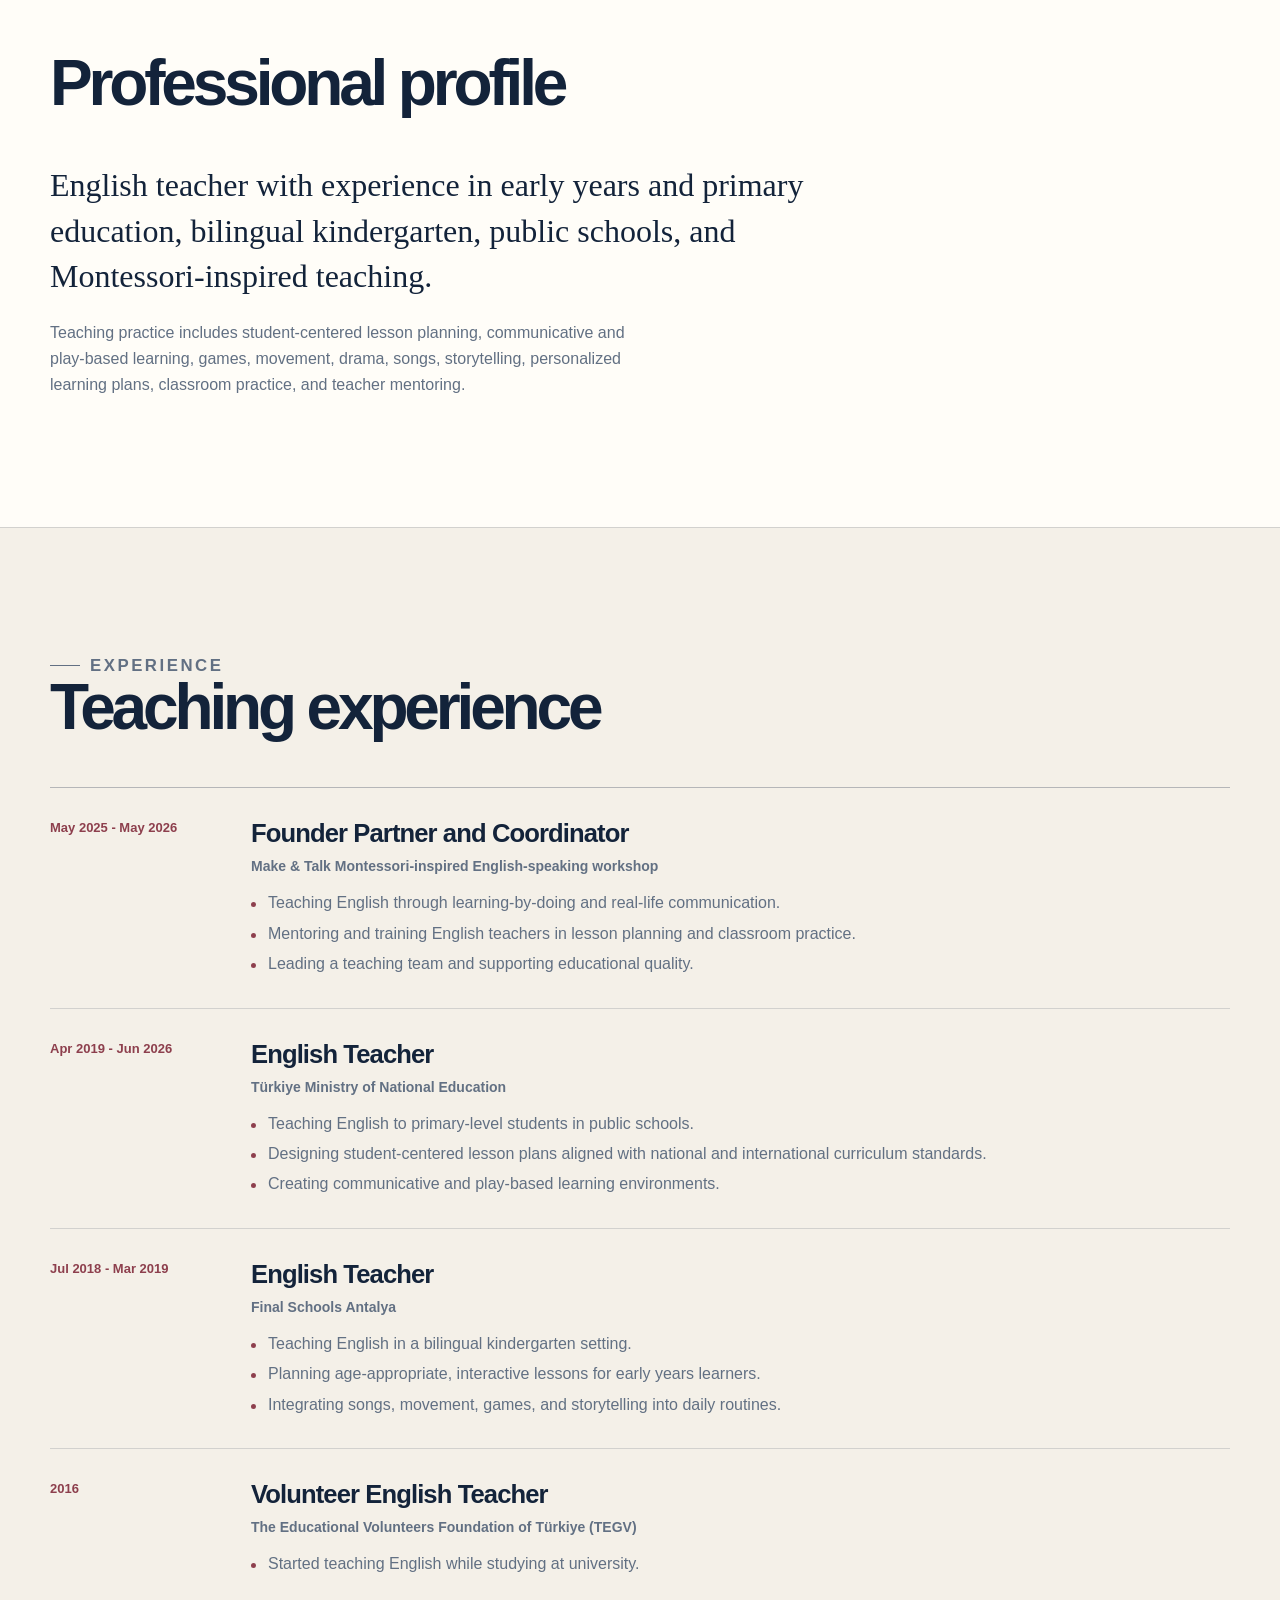
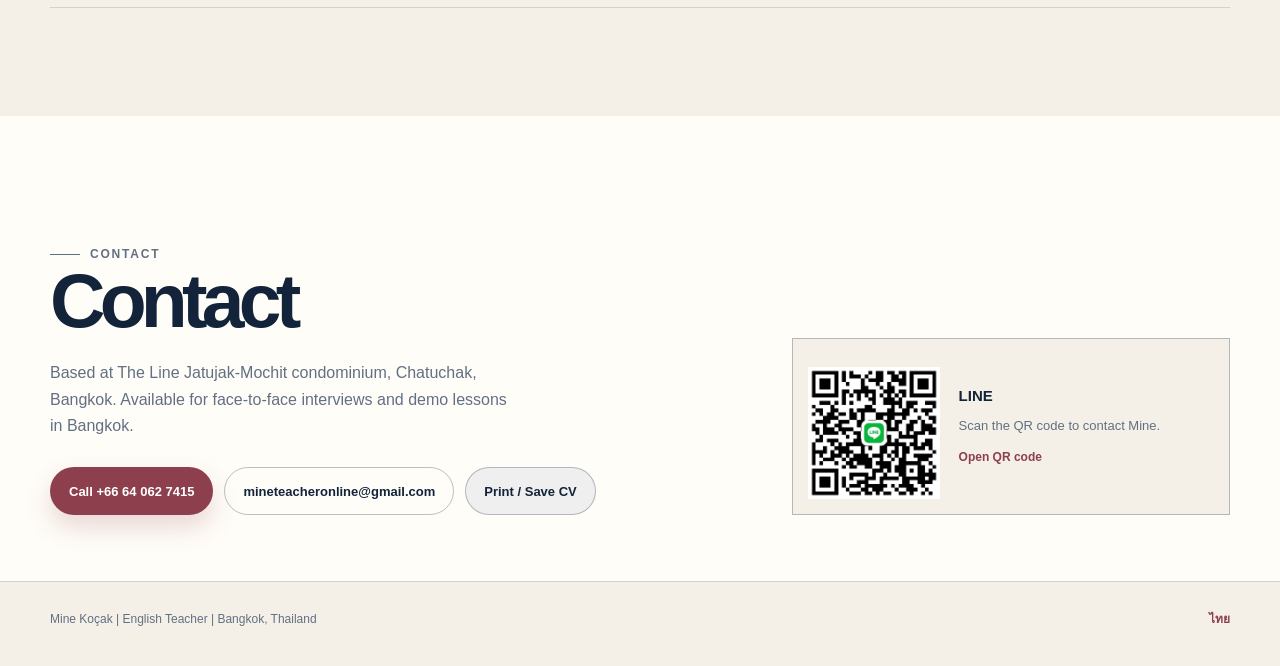
==== commit 0c5d907e: "Update CV portrait and document viewer" ====
--- a/en/index.html
+++ b/en/index.html
@@ -18,11 +18,11 @@
     <link rel="alternate" hreflang="x-default" href="https://onurhuseyinkocak.github.io/mine-kocak-english-teacher/">
     <link rel="icon" href="../favicon.svg" type="image/svg+xml">
     <link rel="manifest" href="../site.webmanifest">
-    <link rel="preload" as="image" href="../assets/profile-photo.jpg">
+    <link rel="preload" as="image" href="../assets/mine-kocak-portrait-2026.jpeg">
     <link rel="stylesheet" href="../styles.css">
     <script defer src="../site.js"></script>
     <script type="application/ld+json">
-      {"@context":"https://schema.org","@type":"Person","name":"Mine Koçak","jobTitle":"English Teacher","email":"mailto:mineteacheronline@gmail.com","telephone":"+66640627415","image":"https://onurhuseyinkocak.github.io/mine-kocak-english-teacher/assets/profile-photo.jpg","url":"https://onurhuseyinkocak.github.io/mine-kocak-english-teacher/en/","address":{"@type":"PostalAddress","addressLocality":"Chatuchak, Bangkok","addressCountry":"TH"},"alumniOf":{"@type":"CollegeOrUniversity","name":"Akdeniz University"}}
+      {"@context":"https://schema.org","@type":"Person","name":"Mine Koçak","jobTitle":"English Teacher","email":"mailto:mineteacheronline@gmail.com","telephone":"+66640627415","image":"https://onurhuseyinkocak.github.io/mine-kocak-english-teacher/assets/mine-kocak-portrait-2026.jpeg","url":"https://onurhuseyinkocak.github.io/mine-kocak-english-teacher/en/","address":{"@type":"PostalAddress","addressLocality":"Chatuchak, Bangkok","addressCountry":"TH"},"alumniOf":{"@type":"CollegeOrUniversity","name":"Akdeniz University"}}
     </script>
     <title>Mine Koçak | English Teacher</title>
   </head>
@@ -34,8 +34,8 @@
       <main id="main-content">
         <section class="hero cv-hero">
           <div class="container hero-top">
-            <div class="hero-copy"><p class="hero-kicker">Curriculum vitae</p><h1>Mine Koçak</h1><p class="hero-role">English Teacher</p><dl class="hero-facts"><div><dt>Location</dt><dd>Chatuchak, Bangkok, Thailand</dd></div><div><dt>Experience</dt><dd>8+ years, since 2016</dd></div><div><dt>Specialism</dt><dd>Early years and primary education</dd></div><div class="hero-fact-wide"><dt>Qualification</dt><dd><span>Bachelor's Degree in English Language Teaching. Akdeniz University, 4-year degree.</span><span>TESOL Certificate, 150+ hours. Arizona State University, 2024.</span><span>Montessori Course, 100 hours. Boğaziçi Institute, 2024.</span><span>Academic transcript, diploma, police checks, passport, and certificates are available below.</span></dd></div></dl><p class="hero-availability">Available for face-to-face interviews and demo lessons in Bangkok.</p><div class="hero-actions"><a class="button button-accent" href="tel:+66640627415">Call +66 64 062 7415</a><a class="button button-quiet" href="#contact">Contact</a><button class="button button-quiet" type="button" onclick="window.print()">Print / Save CV</button></div></div>
-            <div class="hero-visual"><div class="portrait-wrap"><div class="portrait-frame"><img src="../assets/profile-photo.jpg" width="180" height="180" alt="Mine Koçak in a red blazer" fetchpriority="high"></div><div class="portrait-caption"><span><strong>English Teacher</strong>Bangkok, Thailand</span></div></div></div>
+            <div class="hero-copy"><p class="hero-kicker">Curriculum vitae</p><h1>Mine Koçak</h1><p class="hero-role">English Teacher</p><dl class="hero-facts"><div><dt>Location</dt><dd>Chatuchak, Bangkok, Thailand</dd></div><div><dt>Experience</dt><dd>9+ years</dd></div><div><dt>Specialism</dt><dd>Early years and primary education</dd></div><div class="hero-fact-wide"><dt>Qualification</dt><dd><span>Bachelor's Degree in English Language Teaching. Akdeniz University, 4-year degree.</span><span>TESOL Certificate, 150+ hours. Arizona State University, 2024.</span><span>Montessori Course, 100 hours. Boğaziçi Institute, 2024.</span><span>Academic transcript, diploma, police checks, passport, and certificates are available below.</span></dd></div></dl><p class="hero-availability">Available for face-to-face interviews and demo lessons in Bangkok.</p><div class="hero-actions"><a class="button button-accent" href="tel:+66640627415">Call +66 64 062 7415</a><a class="button button-quiet" href="#contact">Contact</a><button class="button button-quiet" type="button" onclick="window.print()">Print / Save CV</button></div></div>
+            <div class="hero-visual"><div class="portrait-wrap"><div class="portrait-frame"><img src="../assets/mine-kocak-portrait-2026.jpeg" width="1213" height="1600" alt="Mine Koçak" fetchpriority="high"></div><div class="portrait-caption"><span><strong>English Teacher</strong>Bangkok, Thailand</span></div></div></div>
           </div>
 
           <div id="documents" class="container document-block"><div class="document-block-head"><div><p class="section-kicker">Documents</p><h2>Certificates and supporting documents</h2></div><p>Click a document to view it full screen. Use the arrows or Left and Right keys to move between documents.</p></div><div class="document-grid" aria-label="Certificates and supporting documents">
--- a/styles.css
+++ b/styles.css
@@ -152,13 +152,30 @@
   display: inline-flex;
   align-items: center;
   gap: 7px;
-  padding-left: 18px;
-  border-left: 1px solid var(--line);
+  padding: 6px;
+  border: 1px solid var(--accent);
+  border-radius: 999px;
+  background: var(--accent-soft);
+  box-shadow: 0 8px 22px rgba(141, 63, 77, 0.12);
   font-size: 12px;
-  font-weight: 700;
-}
-
-.language-switcher .active { color: var(--accent); }
+  font-weight: 800;
+}
+
+.language-switcher a {
+  display: inline-flex;
+  align-items: center;
+  justify-content: center;
+  min-width: 36px;
+  min-height: 30px;
+  padding: 5px 10px;
+  border-radius: 999px;
+  color: var(--accent-deep);
+}
+
+.language-switcher span { color: var(--accent); }
+.language-switcher .active,
+.language-switcher .active:hover,
+.language-switcher .active:focus-visible { background: var(--accent); color: #fff; }
 
 .page-shell { overflow: clip; }
 
@@ -577,7 +594,7 @@
 }
 
 .cv-hero::before { display: none; }
-.hero-top { display: grid; grid-template-columns: minmax(0, 1fr) 300px; gap: clamp(38px, 7vw, 92px); align-items: start; }
+.hero-top { display: grid; grid-template-columns: minmax(0, 1fr) minmax(290px, 360px); gap: clamp(38px, 7vw, 92px); align-items: start; }
 .cv-hero .hero-copy { padding-top: 4px; }
 .cv-hero h1 { max-width: none; font-size: clamp(2.9rem, 5.6vw, 4.8rem); line-height: 0.98; }
 .cv-hero .hero-role { margin: 10px 0 0; color: var(--ink); font-family: var(--sans); font-size: clamp(1.25rem, 2vw, 1.7rem); font-style: normal; font-weight: 700; }
@@ -591,10 +608,10 @@
 .hero-availability { max-width: 580px; margin: 18px 0 0; color: var(--muted); font-size: 15px; }
 .cv-hero .hero-actions { margin-top: 18px; }
 .cv-hero .hero-visual { padding-top: 10px; }
-.cv-hero .portrait-wrap { width: min(100%, 300px); }
-.cv-hero .portrait-wrap::before { inset: 18px -18px -18px 18px; border-radius: 18px; }
-.cv-hero .portrait-frame { padding: 10px; border-radius: 18px; }
-.cv-hero .portrait-frame img { width: 100%; aspect-ratio: 3 / 4; border-radius: 12px; object-fit: contain; object-position: center; background: #f2eee5; }
+.cv-hero .portrait-wrap { width: min(100%, 360px); }
+.cv-hero .portrait-wrap::before { inset: 18px -18px -18px 18px; border-radius: 22px; }
+.cv-hero .portrait-frame { padding: 10px; border-radius: 22px; }
+.cv-hero .portrait-frame img { width: 100%; aspect-ratio: 1213 / 1600; border-radius: 16px; object-fit: contain; object-position: center; background: #f2eee5; }
 .cv-hero .portrait-caption { grid-template-columns: 1fr; margin-top: 14px; }
 .cv-hero .portrait-caption span:last-child { display: none; }
 
@@ -622,9 +639,9 @@
 .document-dialog-head h2 { margin: 0; color: #f5f1e8; font-size: clamp(1.15rem, 2.2vw, 1.7rem); line-height: 1.2; }
 .document-dialog-head p { max-width: 720px; margin: 7px 0 0; color: rgba(245, 241, 232, 0.7); font-size: 12px; line-height: 1.45; }
 #document-dialog-counter { color: #d58c8c; font-size: 13px; font-weight: 800; white-space: nowrap; }
-.document-dialog-stage { display: grid; place-items: center; width: 100%; height: 100%; min-height: 0; padding: 0; }
-.document-dialog-stage img { width: auto; max-width: calc(100vw - 118px); height: auto; max-height: calc(100dvh - 28px); object-fit: contain; }
-.document-dialog-stage iframe { width: 100%; height: 100%; min-height: 0; border: 0; background: #fff; }
+.document-dialog-stage { display: grid; place-items: center; width: 100%; height: 100%; min-height: 0; padding: 104px 68px 24px; }
+.document-dialog-stage img { width: auto; max-width: 100%; height: auto; max-height: 100%; object-fit: contain; }
+.document-dialog-stage iframe { width: 100%; height: 100%; min-height: 0; border: 0; border-radius: 8px; background: #fff; }
 .document-dialog-close, .document-nav { position: absolute; z-index: 2; display: grid; place-items: center; border: 1px solid rgba(245, 241, 232, 0.45); background: rgba(12, 23, 37, 0.8); color: #f5f1e8; cursor: pointer; }
 .document-dialog-close { top: 21px; right: 24px; width: 42px; height: 42px; border-radius: 50%; font-size: 25px; line-height: 1; }
 .document-nav { top: 50%; width: 48px; height: 72px; margin-top: -36px; border-radius: 4px; font-size: 46px; font-weight: 300; line-height: 1; }
@@ -637,6 +654,7 @@
   .cv-hero .hero-visual { padding-top: 0; }
   .document-grid { grid-template-columns: repeat(3, minmax(0, 1fr)); }
   .document-dialog-head { right: 76px; left: 76px; }
+  .document-dialog-stage { padding-right: 58px; padding-left: 58px; }
 }
 
 @media (max-width: 700px) {
@@ -647,6 +665,7 @@
   .document-block-head > p { margin-top: 13px; }
   .document-grid { grid-template-columns: repeat(2, minmax(0, 1fr)); }
   .document-dialog-head { top: 14px; right: 56px; left: 56px; }
+  .document-dialog-stage { padding: 118px 46px 18px; }
   .document-dialog-close { top: 18px; right: 14px; }
   .document-nav { width: 38px; height: 60px; margin-top: -30px; font-size: 38px; }
   .document-nav-prev { left: 9px; }
@@ -659,6 +678,7 @@
   .document-meta { margin-right: 9px; margin-left: 9px; font-size: 10px; }
   .document-thumb { padding: 5px; }
   .document-dialog-head { right: 48px; left: 48px; }
+  .document-dialog-stage { padding: 132px 38px 14px; }
 }
 
 @media print {
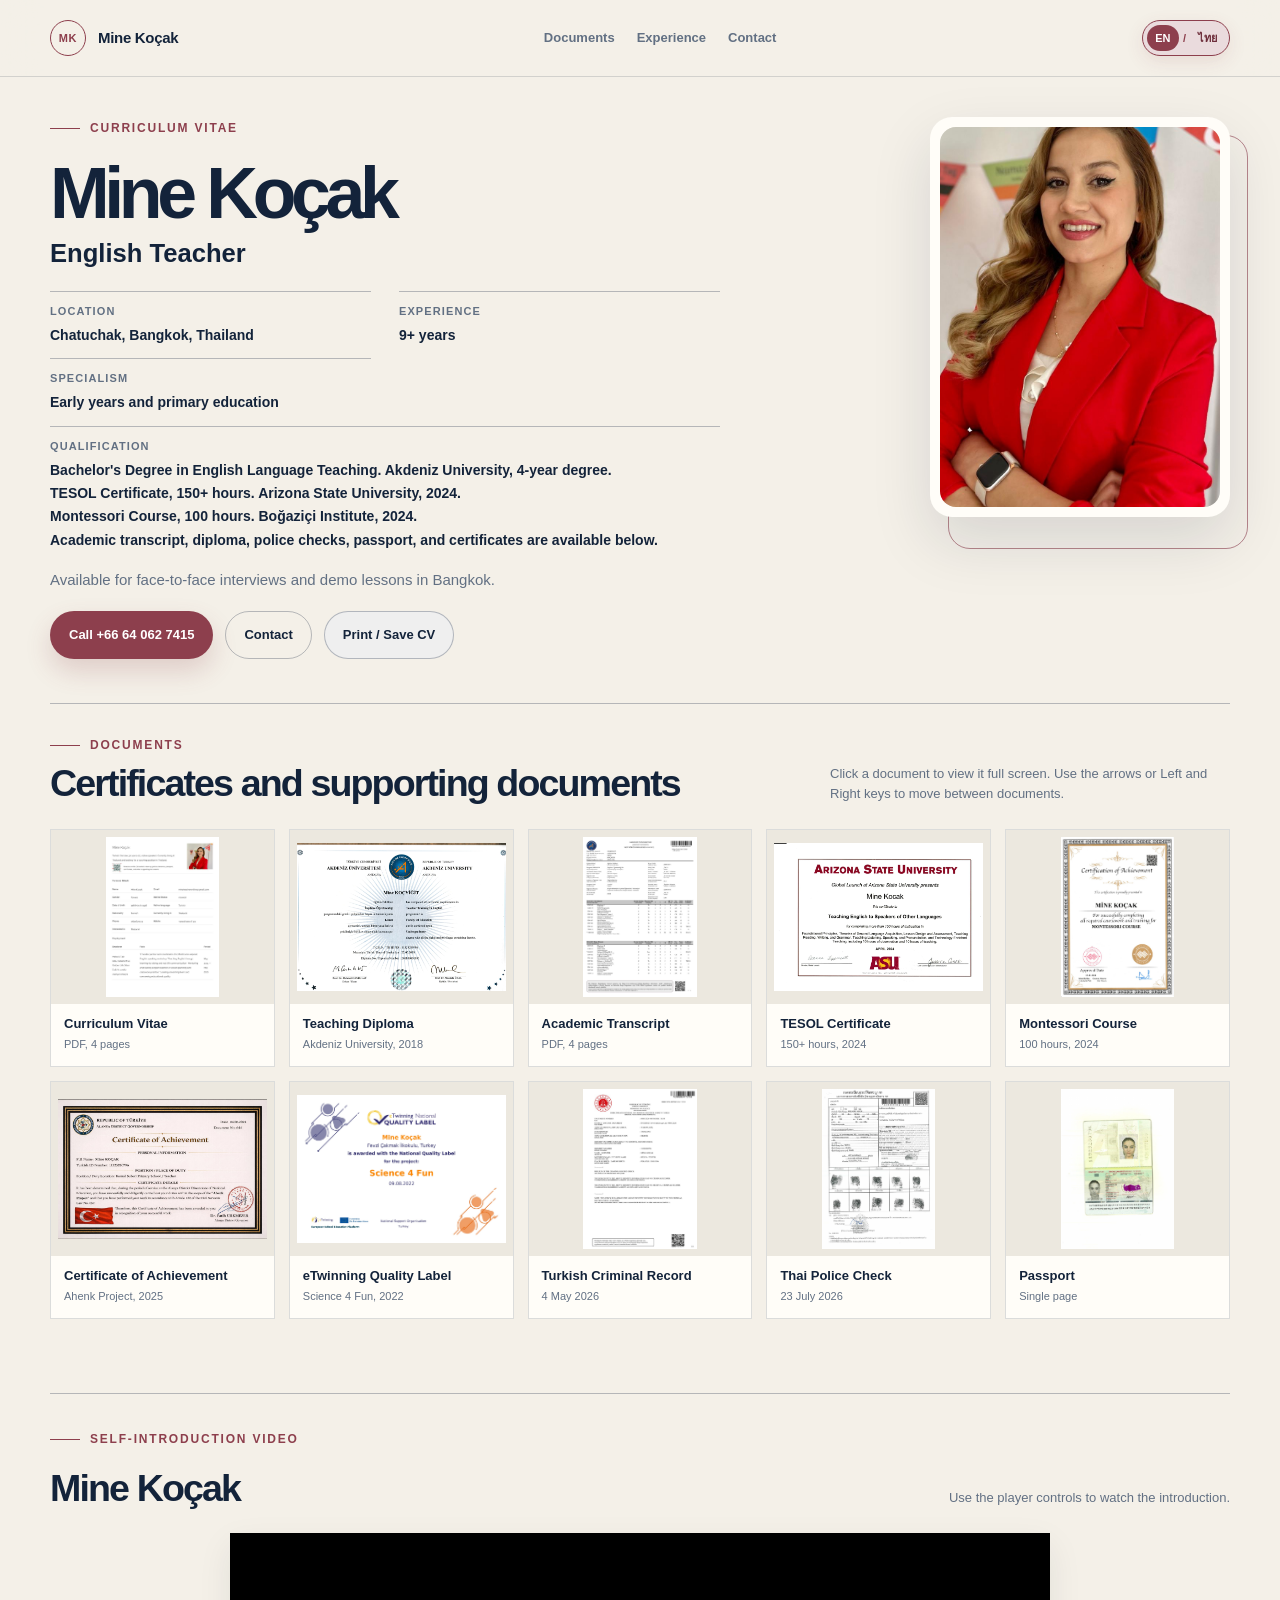
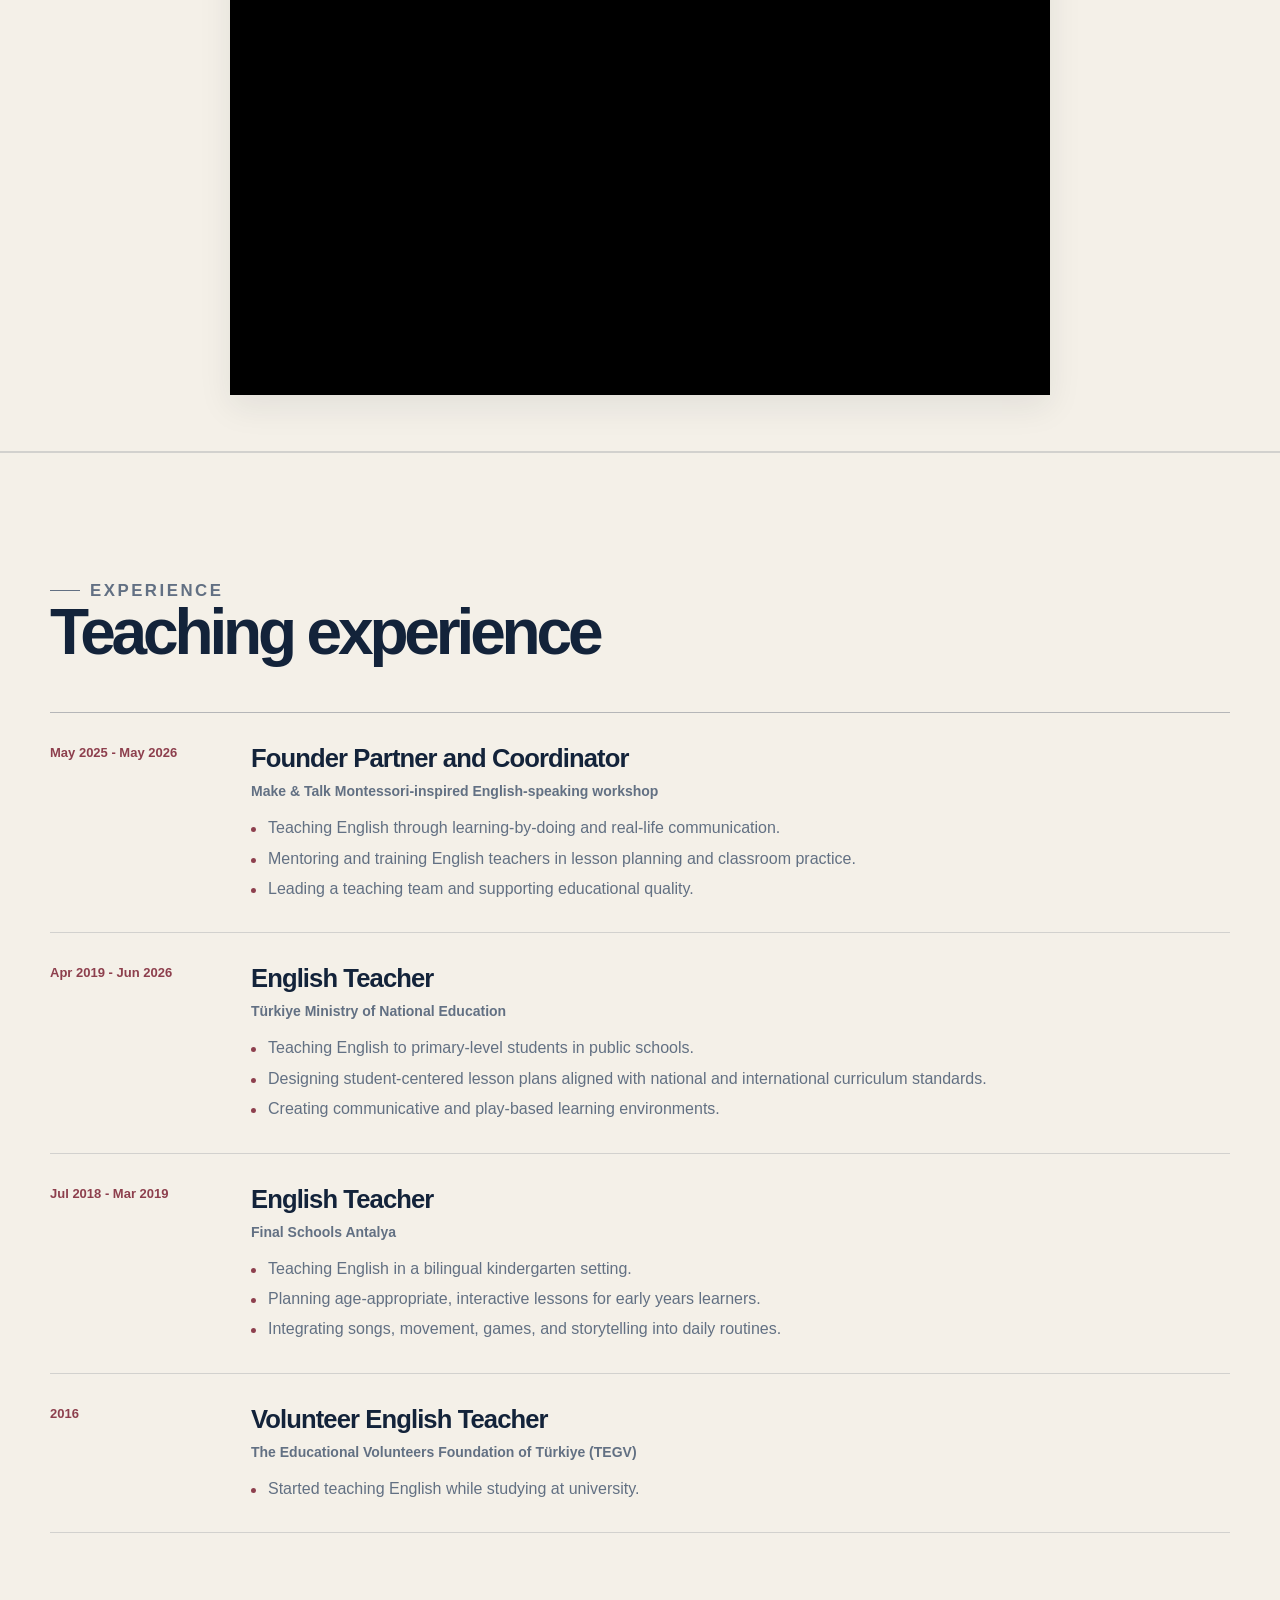
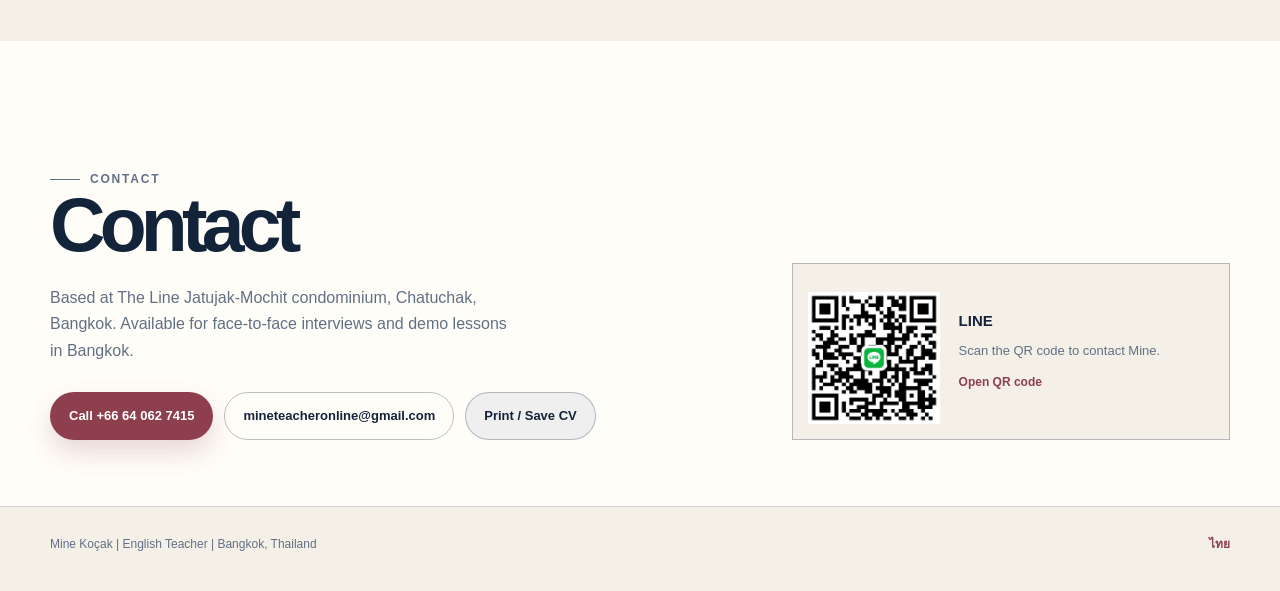
==== commit d316f95d: "Tighten hero portrait and remove profile block" ====
--- a/en/index.html
+++ b/en/index.html
@@ -18,24 +18,24 @@
     <link rel="alternate" hreflang="x-default" href="https://onurhuseyinkocak.github.io/mine-kocak-english-teacher/">
     <link rel="icon" href="../favicon.svg" type="image/svg+xml">
     <link rel="manifest" href="../site.webmanifest">
-    <link rel="preload" as="image" href="../assets/mine-kocak-portrait-2026.jpeg">
+    <link rel="preload" as="image" href="../assets/mine-kocak-portrait-2026-hero.jpeg">
     <link rel="stylesheet" href="../styles.css">
     <script defer src="../site.js"></script>
     <script type="application/ld+json">
-      {"@context":"https://schema.org","@type":"Person","name":"Mine Koçak","jobTitle":"English Teacher","email":"mailto:mineteacheronline@gmail.com","telephone":"+66640627415","image":"https://onurhuseyinkocak.github.io/mine-kocak-english-teacher/assets/mine-kocak-portrait-2026.jpeg","url":"https://onurhuseyinkocak.github.io/mine-kocak-english-teacher/en/","address":{"@type":"PostalAddress","addressLocality":"Chatuchak, Bangkok","addressCountry":"TH"},"alumniOf":{"@type":"CollegeOrUniversity","name":"Akdeniz University"}}
+      {"@context":"https://schema.org","@type":"Person","name":"Mine Koçak","jobTitle":"English Teacher","email":"mailto:mineteacheronline@gmail.com","telephone":"+66640627415","image":"https://onurhuseyinkocak.github.io/mine-kocak-english-teacher/assets/mine-kocak-portrait-2026-hero.jpeg","url":"https://onurhuseyinkocak.github.io/mine-kocak-english-teacher/en/","address":{"@type":"PostalAddress","addressLocality":"Chatuchak, Bangkok","addressCountry":"TH"},"alumniOf":{"@type":"CollegeOrUniversity","name":"Akdeniz University"}}
     </script>
     <title>Mine Koçak | English Teacher</title>
   </head>
   <body data-lang="en">
     <a class="skip-link" href="#main-content">Skip to content</a>
-    <header class="site-header"><div class="header-inner"><a class="brand" href="../" aria-label="Mine Koçak home"><span class="brand-mark" aria-hidden="true">MK</span><span>Mine Koçak</span></a><nav class="site-nav" aria-label="Primary navigation"><a href="#documents">Documents</a><a href="#profile">Profile</a><a href="#experience">Experience</a><a href="#contact">Contact</a></nav><div class="language-switcher" aria-label="Language selection"><a class="active" href="../en/" data-language="en" aria-current="page">EN</a><span aria-hidden="true">/</span><a href="../th/" data-language="th">ไทย</a></div></div></header>
+    <header class="site-header"><div class="header-inner"><a class="brand" href="../" aria-label="Mine Koçak home"><span class="brand-mark" aria-hidden="true">MK</span><span>Mine Koçak</span></a><nav class="site-nav" aria-label="Primary navigation"><a href="#documents">Documents</a><a href="#experience">Experience</a><a href="#contact">Contact</a></nav><div class="language-switcher" aria-label="Language selection"><a class="active" href="../en/" data-language="en" aria-current="page">EN</a><span aria-hidden="true">/</span><a href="../th/" data-language="th">ไทย</a></div></div></header>
 
     <div class="page-shell">
       <main id="main-content">
         <section class="hero cv-hero">
           <div class="container hero-top">
             <div class="hero-copy"><p class="hero-kicker">Curriculum vitae</p><h1>Mine Koçak</h1><p class="hero-role">English Teacher</p><dl class="hero-facts"><div><dt>Location</dt><dd>Chatuchak, Bangkok, Thailand</dd></div><div><dt>Experience</dt><dd>9+ years</dd></div><div><dt>Specialism</dt><dd>Early years and primary education</dd></div><div class="hero-fact-wide"><dt>Qualification</dt><dd><span>Bachelor's Degree in English Language Teaching. Akdeniz University, 4-year degree.</span><span>TESOL Certificate, 150+ hours. Arizona State University, 2024.</span><span>Montessori Course, 100 hours. Boğaziçi Institute, 2024.</span><span>Academic transcript, diploma, police checks, passport, and certificates are available below.</span></dd></div></dl><p class="hero-availability">Available for face-to-face interviews and demo lessons in Bangkok.</p><div class="hero-actions"><a class="button button-accent" href="tel:+66640627415">Call +66 64 062 7415</a><a class="button button-quiet" href="#contact">Contact</a><button class="button button-quiet" type="button" onclick="window.print()">Print / Save CV</button></div></div>
-            <div class="hero-visual"><div class="portrait-wrap"><div class="portrait-frame"><img src="../assets/mine-kocak-portrait-2026.jpeg" width="1213" height="1600" alt="Mine Koçak" fetchpriority="high"></div><div class="portrait-caption"><span><strong>English Teacher</strong>Bangkok, Thailand</span></div></div></div>
+            <div class="hero-visual"><div class="portrait-wrap"><div class="portrait-frame"><img src="../assets/mine-kocak-portrait-2026-hero.jpeg" width="860" height="1040" alt="Mine Koçak" fetchpriority="high"></div><div class="portrait-caption"><span><strong>English Teacher</strong>Bangkok, Thailand</span></div></div></div>
           </div>
 
           <div id="documents" class="container document-block"><div class="document-block-head"><div><p class="section-kicker">Documents</p><h2>Certificates and supporting documents</h2></div><p>Click a document to view it full screen. Use the arrows or Left and Right keys to move between documents.</p></div><div class="document-grid" aria-label="Certificates and supporting documents">
@@ -54,8 +54,6 @@
           <div class="container hero-video"><div class="document-block-head"><div><p class="section-kicker">Self-introduction video</p><h2>Mine Koçak</h2></div><p>Use the player controls to watch the introduction.</p></div><div class="inline-video"><iframe src="https://www.youtube-nocookie.com/embed/Rat-CJzBnJg?rel=0&modestbranding=1" title="Mine Koçak self-introduction video" loading="lazy" allow="accelerometer; clipboard-write; encrypted-media; gyroscope; picture-in-picture" allowfullscreen></iframe></div></div>
         </section>
 
-        <section id="profile" class="profile-section"><div class="container"><div class="section-head"><h2>Professional profile</h2></div><div class="profile-copy profile-copy-wide"><p>English teacher with experience in early years and primary education, bilingual kindergarten, public schools, and Montessori-inspired teaching.</p><p>Teaching practice includes student-centered lesson planning, communicative and play-based learning, games, movement, drama, songs, storytelling, personalized learning plans, classroom practice, and teacher mentoring.</p></div></div></section>
-
         <section id="experience" class="experience-section"><div class="container"><div class="section-head"><p class="section-kicker">Experience</p><h2>Teaching experience</h2></div><div class="timeline"><article class="timeline-item"><div class="timeline-date">May 2025 - May 2026</div><div class="timeline-content"><h3>Founder Partner and Coordinator</h3><p class="organization">Make &amp; Talk Montessori-inspired English-speaking workshop</p><ul><li>Teaching English through learning-by-doing and real-life communication.</li><li>Mentoring and training English teachers in lesson planning and classroom practice.</li><li>Leading a teaching team and supporting educational quality.</li></ul></div></article><article class="timeline-item"><div class="timeline-date">Apr 2019 - Jun 2026</div><div class="timeline-content"><h3>English Teacher</h3><p class="organization">Türkiye Ministry of National Education</p><ul><li>Teaching English to primary-level students in public schools.</li><li>Designing student-centered lesson plans aligned with national and international curriculum standards.</li><li>Creating communicative and play-based learning environments.</li></ul></div></article><article class="timeline-item"><div class="timeline-date">Jul 2018 - Mar 2019</div><div class="timeline-content"><h3>English Teacher</h3><p class="organization">Final Schools Antalya</p><ul><li>Teaching English in a bilingual kindergarten setting.</li><li>Planning age-appropriate, interactive lessons for early years learners.</li><li>Integrating songs, movement, games, and storytelling into daily routines.</li></ul></div></article><article class="timeline-item"><div class="timeline-date">2016</div><div class="timeline-content"><h3>Volunteer English Teacher</h3><p class="organization">The Educational Volunteers Foundation of Türkiye (TEGV)</p><ul><li>Started teaching English while studying at university.</li></ul></div></article></div></div></section>
 
         <section id="contact" class="contact-section"><div class="container contact-layout"><div class="contact-copy"><p class="section-kicker">Contact</p><h2>Contact</h2><p>Based at The Line Jatujak-Mochit condominium, Chatuchak, Bangkok. Available for face-to-face interviews and demo lessons in Bangkok.</p><div class="contact-actions"><a class="button button-accent" href="tel:+66640627415">Call +66 64 062 7415</a><a class="button button-quiet" href="mailto:mineteacheronline@gmail.com">mineteacheronline@gmail.com</a><button class="button button-quiet" type="button" onclick="window.print()">Print / Save CV</button></div></div><div class="line-card"><a href="../assets/line-qr.jpg" target="_blank" rel="noopener" download="mine-kocak-line-qr.jpg"><img src="../assets/line-qr.jpg" width="900" height="900" alt="LINE QR code for Mine Koçak"></a><div><strong>LINE</strong><p>Scan the QR code to contact Mine.</p><a href="../assets/line-qr.jpg" target="_blank" rel="noopener" download="mine-kocak-line-qr.jpg">Open QR code</a></div></div></div></section>
--- a/styles.css
+++ b/styles.css
@@ -47,6 +47,7 @@
 
 body {
   margin: 0;
+  overflow-x: hidden;
   background: var(--paper);
   color: var(--ink);
   font-family: var(--sans);
@@ -151,23 +152,24 @@
 .language-switcher {
   display: inline-flex;
   align-items: center;
-  gap: 7px;
-  padding: 6px;
+  gap: 4px;
+  padding: 4px;
   border: 1px solid var(--accent);
   border-radius: 999px;
   background: var(--accent-soft);
-  box-shadow: 0 8px 22px rgba(141, 63, 77, 0.12);
-  font-size: 12px;
+  box-shadow: 0 6px 18px rgba(141, 63, 77, 0.12);
+  font-size: 11px;
   font-weight: 800;
+  white-space: nowrap;
 }
 
 .language-switcher a {
   display: inline-flex;
   align-items: center;
   justify-content: center;
-  min-width: 36px;
-  min-height: 30px;
-  padding: 5px 10px;
+  min-width: 32px;
+  min-height: 26px;
+  padding: 4px 8px;
   border-radius: 999px;
   color: var(--accent-deep);
 }
@@ -515,15 +517,18 @@
 }
 
 @media (max-width: 700px) {
-  .header-inner { width: min(100% - 28px, 1180px); min-height: 68px; flex-wrap: wrap; padding: 12px 0; }
-  .site-nav { order: 3; width: 100%; justify-content: space-between; gap: 10px; padding-top: 10px; border-top: 1px solid var(--line); font-size: 12px; }
-  .language-switcher { margin-left: auto; }
+  .header-inner { display: grid; grid-template-columns: minmax(0, 1fr) auto; width: min(100% - 28px, 1180px); min-height: 68px; gap: 12px; padding: 12px 0; }
+  .brand { min-width: 0; }
+  .site-nav { grid-column: 1 / -1; display: grid; grid-template-columns: repeat(2, minmax(0, 1fr)); width: min(330px, 100%); gap: 8px; padding-top: 10px; border-top: 1px solid var(--line); font-size: 12px; }
+  .site-nav a { text-align: center; }
+  .site-nav a[href="#contact"] { display: none; }
+  .language-switcher { position: fixed; top: 13px; right: auto; left: min(286px, calc(100vw - 104px)); z-index: 12; }
   .hero { padding: 54px 0 70px; }
   .hero h1 { font-size: clamp(3.4rem, 16vw, 5.5rem); }
   .hero-grid { gap: 54px; }
   .hero::before { display: none; }
   section { padding: 78px 0; }
-  .container { width: min(100% - 28px, 1180px); }
+  .container { width: min(330px, calc(100% - 28px)); }
   .proof-strip { grid-template-columns: 1fr; gap: 18px; padding-top: 26px; }
   .timeline-item { grid-template-columns: 1fr; gap: 8px; padding: 25px 0; }
   .timeline-date { font-size: 12px; }
@@ -594,7 +599,7 @@
 }
 
 .cv-hero::before { display: none; }
-.hero-top { display: grid; grid-template-columns: minmax(0, 1fr) minmax(290px, 360px); gap: clamp(38px, 7vw, 92px); align-items: start; }
+.hero-top { display: grid; grid-template-columns: minmax(0, 1fr) minmax(240px, 300px); gap: clamp(38px, 7vw, 92px); align-items: start; }
 .cv-hero .hero-copy { padding-top: 4px; }
 .cv-hero h1 { max-width: none; font-size: clamp(2.9rem, 5.6vw, 4.8rem); line-height: 0.98; }
 .cv-hero .hero-role { margin: 10px 0 0; color: var(--ink); font-family: var(--sans); font-size: clamp(1.25rem, 2vw, 1.7rem); font-style: normal; font-weight: 700; }
@@ -602,16 +607,16 @@
 .hero-facts div { padding-top: 10px; border-top: 1px solid var(--line-strong); }
 .hero-facts .hero-fact-wide { grid-column: 1 / -1; }
 .hero-facts dt { color: var(--muted); font-size: 11px; font-weight: 800; letter-spacing: 0.1em; text-transform: uppercase; }
-.hero-facts dd { margin: 5px 0 0; color: var(--ink); font-size: 14px; font-weight: 700; line-height: 1.45; }
+.hero-facts dd { margin: 5px 0 0; color: var(--ink); font-size: 14px; font-weight: 700; line-height: 1.45; overflow-wrap: anywhere; }
 .hero-facts dd span { display: block; }
 .hero-facts dd span + span { margin-top: 3px; }
 .hero-availability { max-width: 580px; margin: 18px 0 0; color: var(--muted); font-size: 15px; }
 .cv-hero .hero-actions { margin-top: 18px; }
 .cv-hero .hero-visual { padding-top: 10px; }
-.cv-hero .portrait-wrap { width: min(100%, 360px); }
+.cv-hero .portrait-wrap { width: min(100%, 300px); }
 .cv-hero .portrait-wrap::before { inset: 18px -18px -18px 18px; border-radius: 22px; }
 .cv-hero .portrait-frame { padding: 10px; border-radius: 22px; }
-.cv-hero .portrait-frame img { width: 100%; aspect-ratio: 1213 / 1600; border-radius: 16px; object-fit: contain; object-position: center; background: #f2eee5; }
+.cv-hero .portrait-frame img { width: 100%; height: min(54vw, 380px); border-radius: 16px; object-fit: cover; object-position: center top; background: #f2eee5; }
 .cv-hero .portrait-caption { grid-template-columns: 1fr; margin-top: 14px; }
 .cv-hero .portrait-caption span:last-child { display: none; }
 
@@ -660,6 +665,8 @@
 @media (max-width: 700px) {
   .cv-hero { padding-top: 40px; }
   .hero-facts { grid-template-columns: 1fr; gap: 13px; }
+  .hero-actions, .contact-actions { align-items: stretch; flex-direction: column; }
+  .button { width: 100%; }
   .document-block, .hero-video { margin-top: 50px; }
   .document-block-head { display: block; }
   .document-block-head > p { margin-top: 13px; }
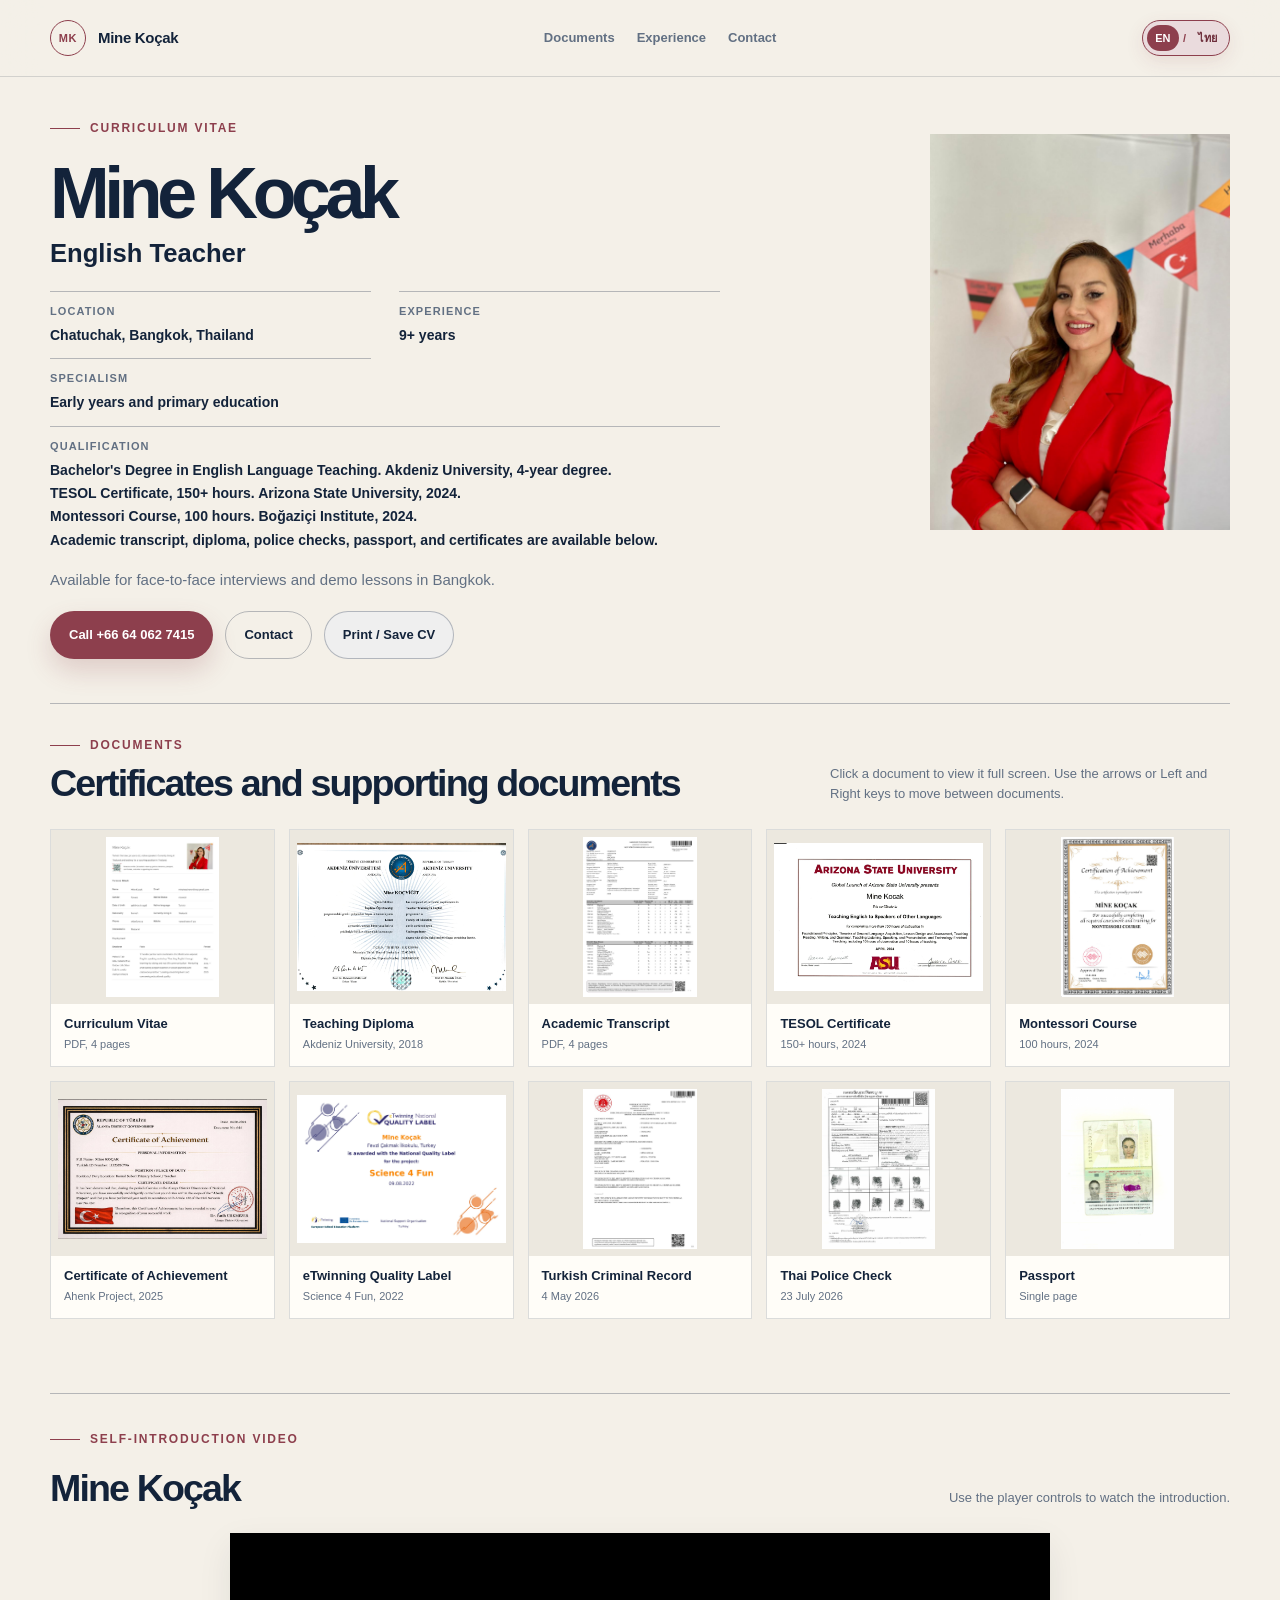
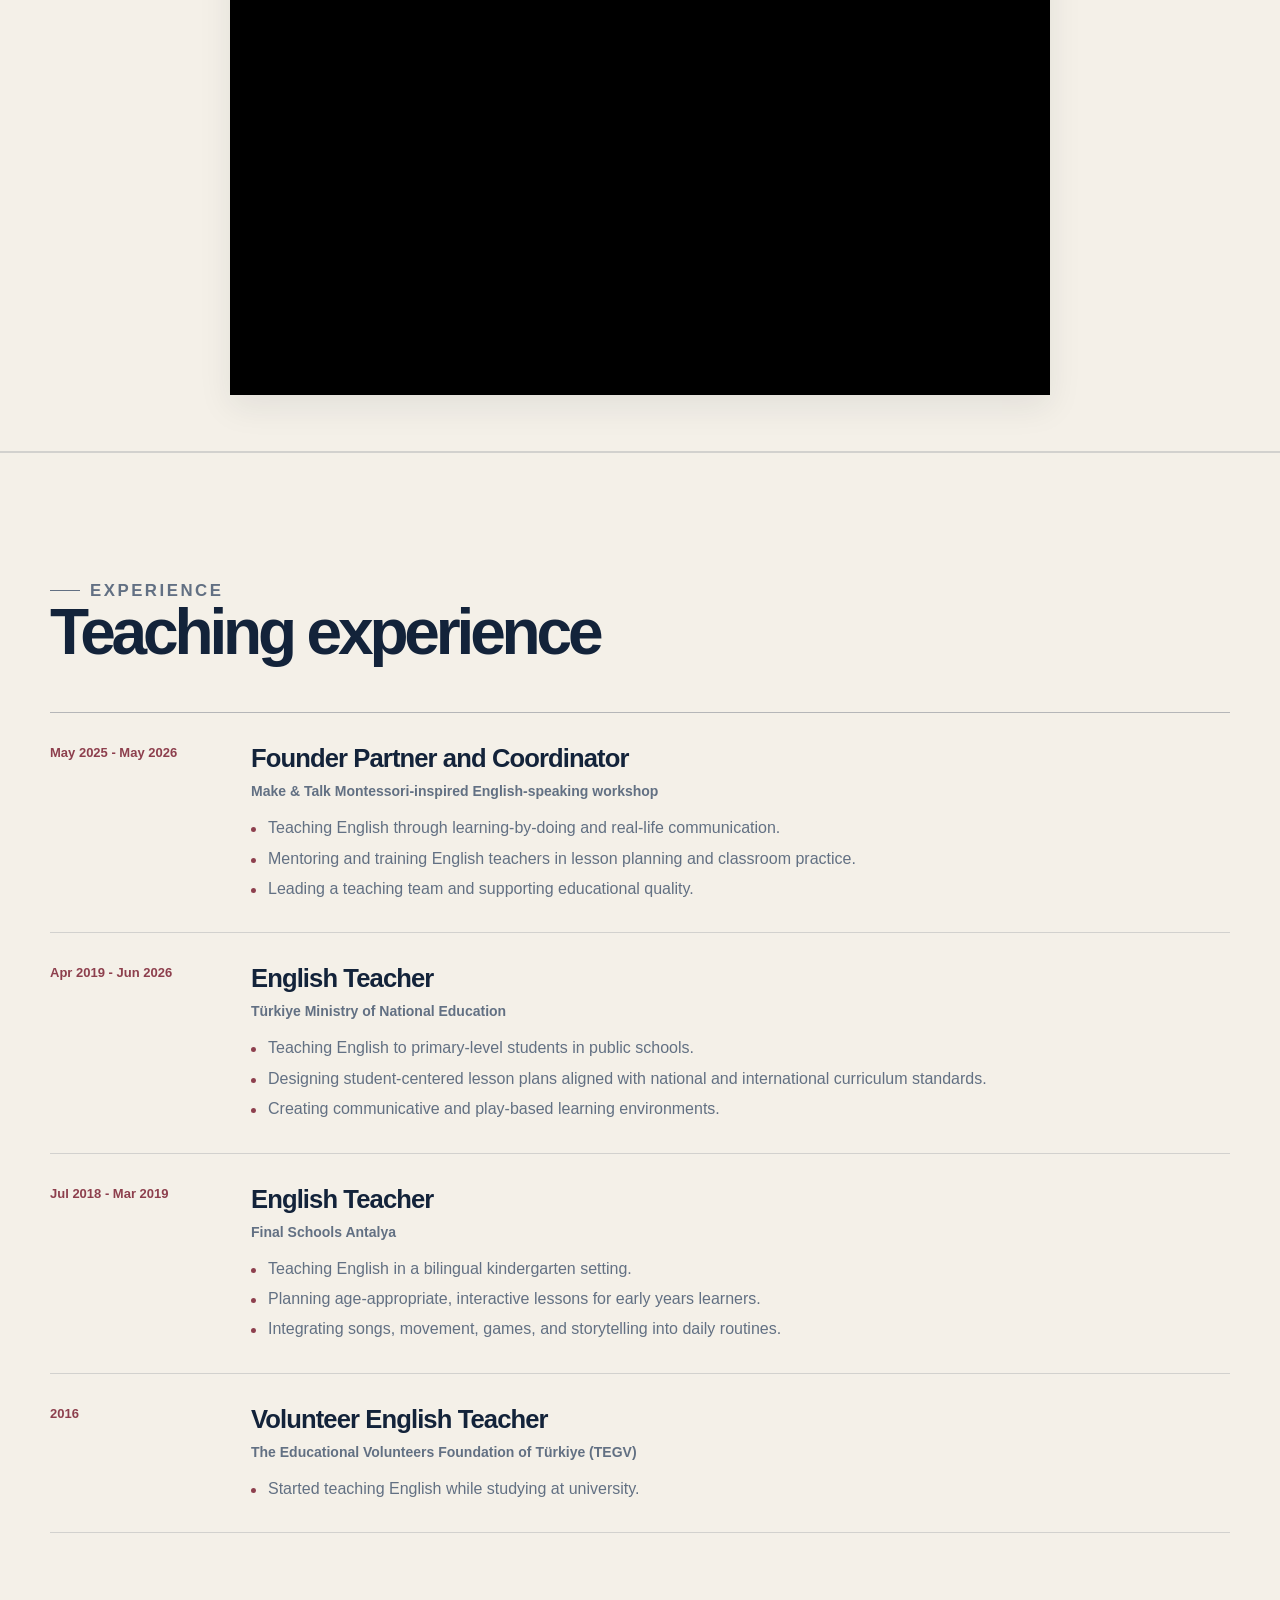
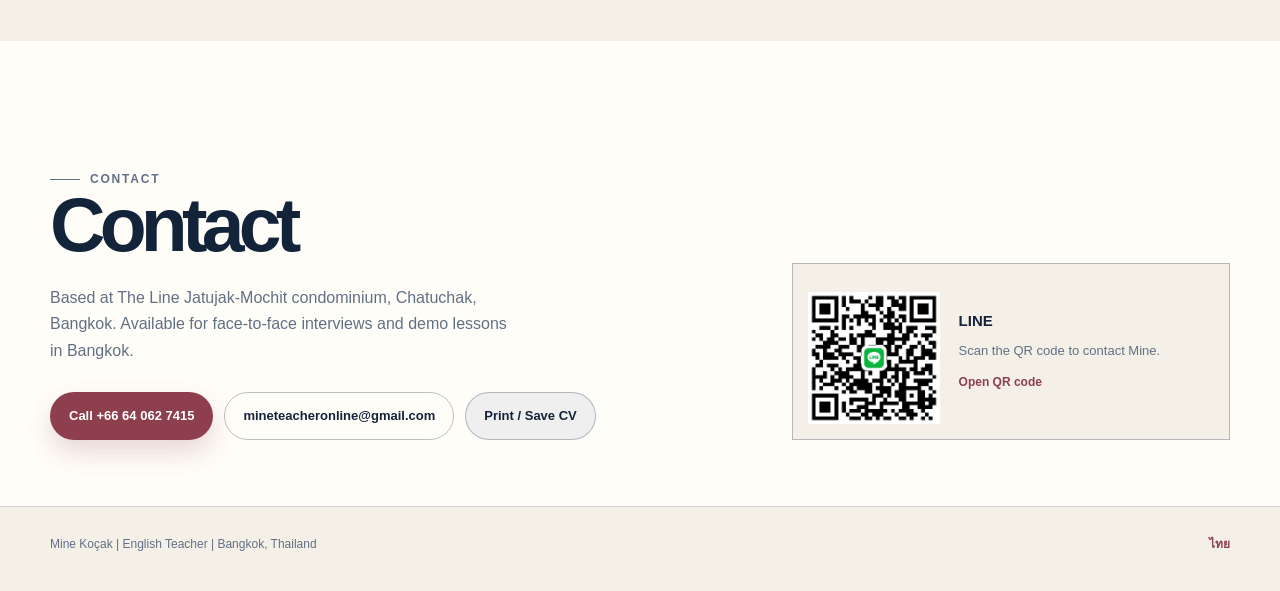
==== commit 218e6c88: "Use uncropped hero photo without frame" ====
--- a/en/index.html
+++ b/en/index.html
@@ -18,11 +18,11 @@
     <link rel="alternate" hreflang="x-default" href="https://onurhuseyinkocak.github.io/mine-kocak-english-teacher/">
     <link rel="icon" href="../favicon.svg" type="image/svg+xml">
     <link rel="manifest" href="../site.webmanifest">
-    <link rel="preload" as="image" href="../assets/mine-kocak-portrait-2026-hero.jpeg">
+    <link rel="preload" as="image" href="../assets/mine-kocak-portrait-2026.jpeg">
     <link rel="stylesheet" href="../styles.css">
     <script defer src="../site.js"></script>
     <script type="application/ld+json">
-      {"@context":"https://schema.org","@type":"Person","name":"Mine Koçak","jobTitle":"English Teacher","email":"mailto:mineteacheronline@gmail.com","telephone":"+66640627415","image":"https://onurhuseyinkocak.github.io/mine-kocak-english-teacher/assets/mine-kocak-portrait-2026-hero.jpeg","url":"https://onurhuseyinkocak.github.io/mine-kocak-english-teacher/en/","address":{"@type":"PostalAddress","addressLocality":"Chatuchak, Bangkok","addressCountry":"TH"},"alumniOf":{"@type":"CollegeOrUniversity","name":"Akdeniz University"}}
+      {"@context":"https://schema.org","@type":"Person","name":"Mine Koçak","jobTitle":"English Teacher","email":"mailto:mineteacheronline@gmail.com","telephone":"+66640627415","image":"https://onurhuseyinkocak.github.io/mine-kocak-english-teacher/assets/mine-kocak-portrait-2026.jpeg","url":"https://onurhuseyinkocak.github.io/mine-kocak-english-teacher/en/","address":{"@type":"PostalAddress","addressLocality":"Chatuchak, Bangkok","addressCountry":"TH"},"alumniOf":{"@type":"CollegeOrUniversity","name":"Akdeniz University"}}
     </script>
     <title>Mine Koçak | English Teacher</title>
   </head>
@@ -35,7 +35,7 @@
         <section class="hero cv-hero">
           <div class="container hero-top">
             <div class="hero-copy"><p class="hero-kicker">Curriculum vitae</p><h1>Mine Koçak</h1><p class="hero-role">English Teacher</p><dl class="hero-facts"><div><dt>Location</dt><dd>Chatuchak, Bangkok, Thailand</dd></div><div><dt>Experience</dt><dd>9+ years</dd></div><div><dt>Specialism</dt><dd>Early years and primary education</dd></div><div class="hero-fact-wide"><dt>Qualification</dt><dd><span>Bachelor's Degree in English Language Teaching. Akdeniz University, 4-year degree.</span><span>TESOL Certificate, 150+ hours. Arizona State University, 2024.</span><span>Montessori Course, 100 hours. Boğaziçi Institute, 2024.</span><span>Academic transcript, diploma, police checks, passport, and certificates are available below.</span></dd></div></dl><p class="hero-availability">Available for face-to-face interviews and demo lessons in Bangkok.</p><div class="hero-actions"><a class="button button-accent" href="tel:+66640627415">Call +66 64 062 7415</a><a class="button button-quiet" href="#contact">Contact</a><button class="button button-quiet" type="button" onclick="window.print()">Print / Save CV</button></div></div>
-            <div class="hero-visual"><div class="portrait-wrap"><div class="portrait-frame"><img src="../assets/mine-kocak-portrait-2026-hero.jpeg" width="860" height="1040" alt="Mine Koçak" fetchpriority="high"></div><div class="portrait-caption"><span><strong>English Teacher</strong>Bangkok, Thailand</span></div></div></div>
+            <div class="hero-visual"><div class="portrait-wrap"><div class="portrait-frame"><img src="../assets/mine-kocak-portrait-2026.jpeg" width="1213" height="1600" alt="Mine Koçak" fetchpriority="high"></div><div class="portrait-caption"><span><strong>English Teacher</strong>Bangkok, Thailand</span></div></div></div>
           </div>
 
           <div id="documents" class="container document-block"><div class="document-block-head"><div><p class="section-kicker">Documents</p><h2>Certificates and supporting documents</h2></div><p>Click a document to view it full screen. Use the arrows or Left and Right keys to move between documents.</p></div><div class="document-grid" aria-label="Certificates and supporting documents">
--- a/styles.css
+++ b/styles.css
@@ -614,9 +614,9 @@
 .cv-hero .hero-actions { margin-top: 18px; }
 .cv-hero .hero-visual { padding-top: 10px; }
 .cv-hero .portrait-wrap { width: min(100%, 300px); }
-.cv-hero .portrait-wrap::before { inset: 18px -18px -18px 18px; border-radius: 22px; }
-.cv-hero .portrait-frame { padding: 10px; border-radius: 22px; }
-.cv-hero .portrait-frame img { width: 100%; height: min(54vw, 380px); border-radius: 16px; object-fit: cover; object-position: center top; background: #f2eee5; }
+.cv-hero .portrait-wrap::before { display: none; }
+.cv-hero .portrait-frame { padding: 0; border-radius: 0; background: transparent; box-shadow: none; }
+.cv-hero .portrait-frame img { width: 100%; max-height: 430px; border-radius: 18px; object-fit: contain; object-position: center; background: transparent; }
 .cv-hero .portrait-caption { grid-template-columns: 1fr; margin-top: 14px; }
 .cv-hero .portrait-caption span:last-child { display: none; }
 
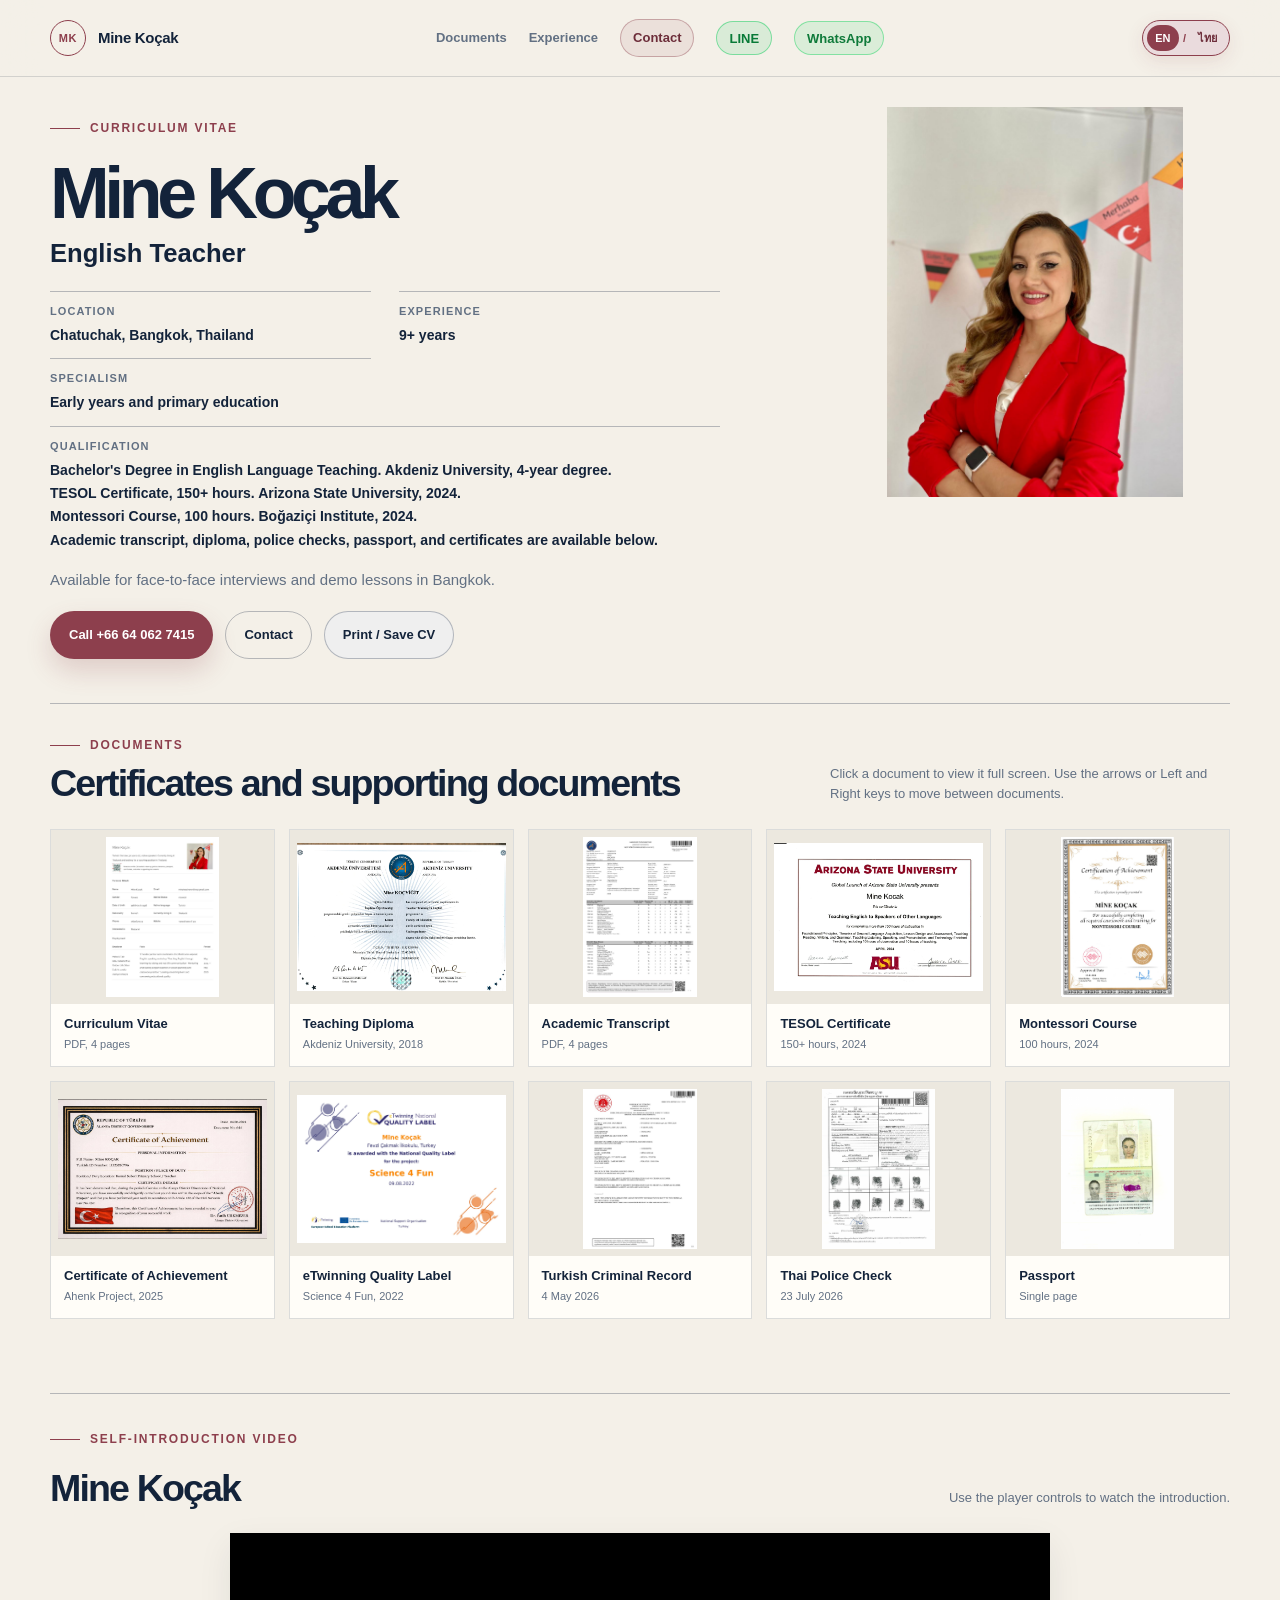
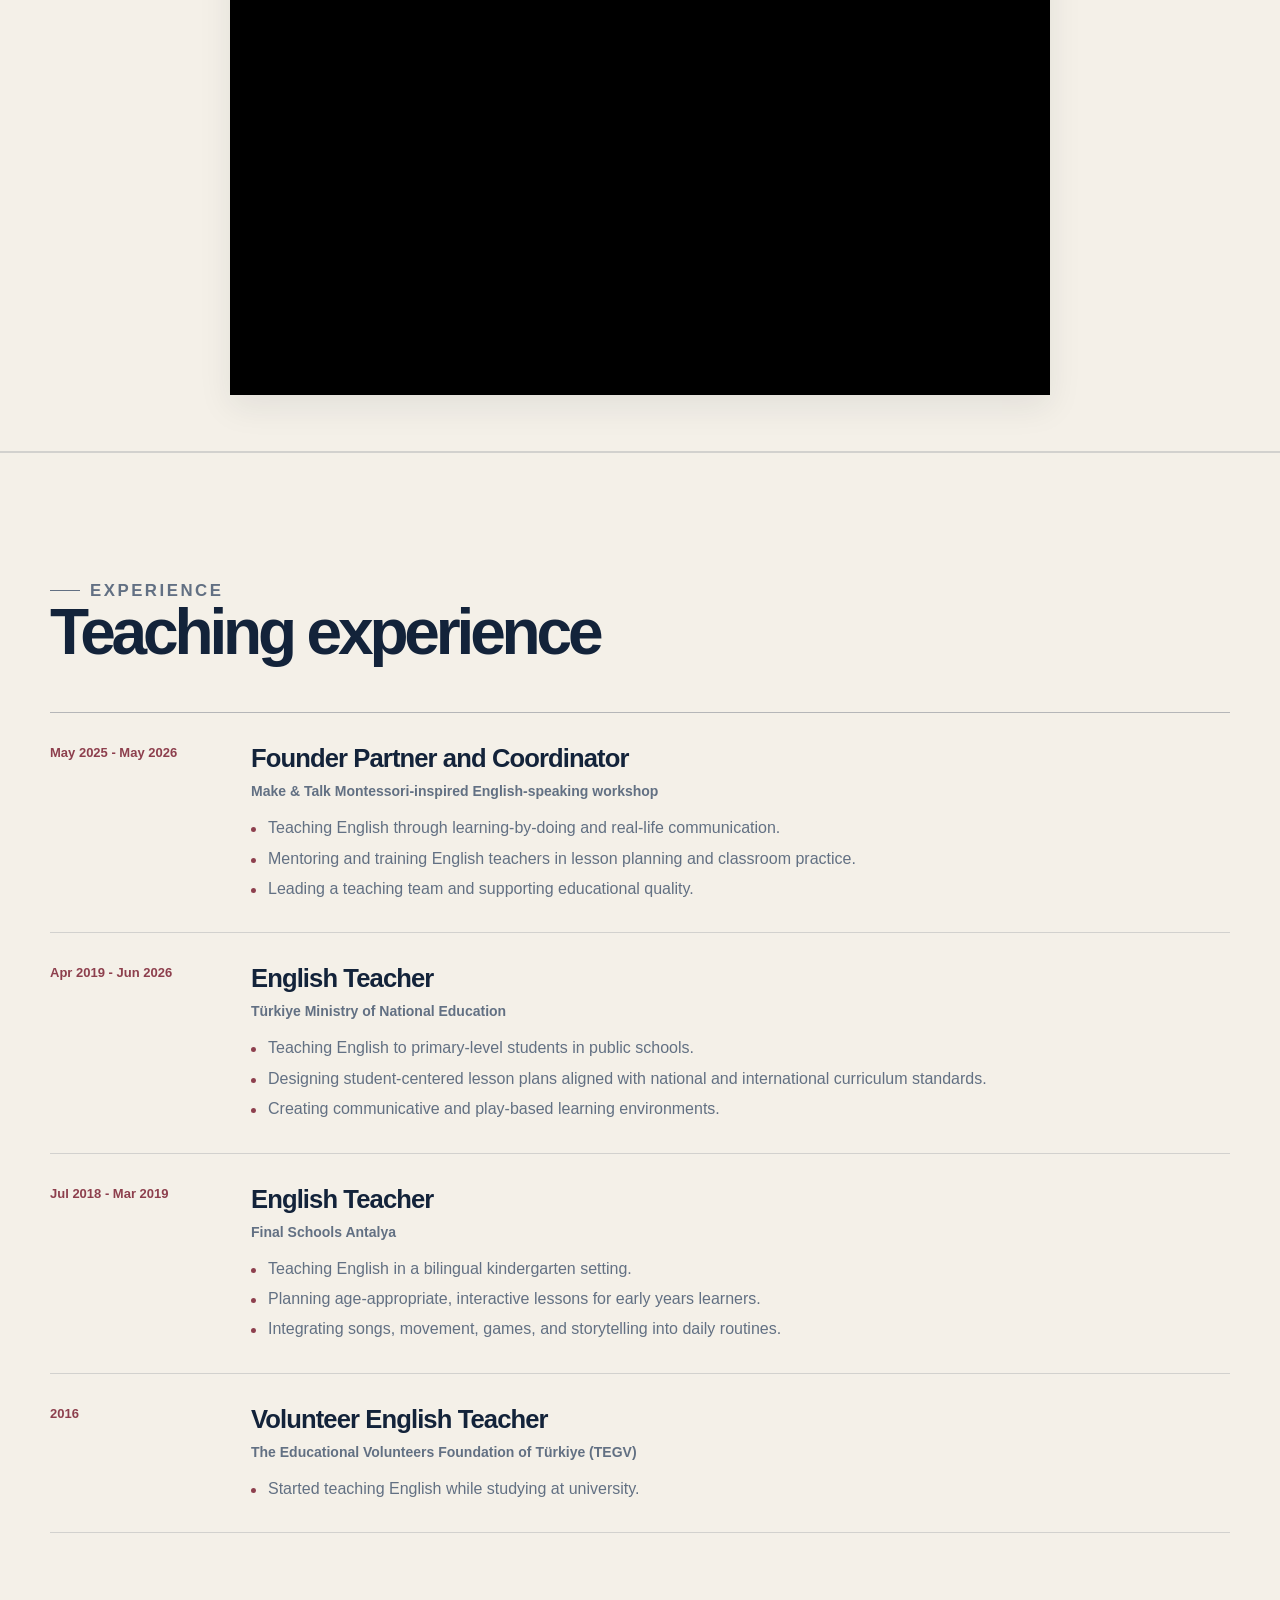
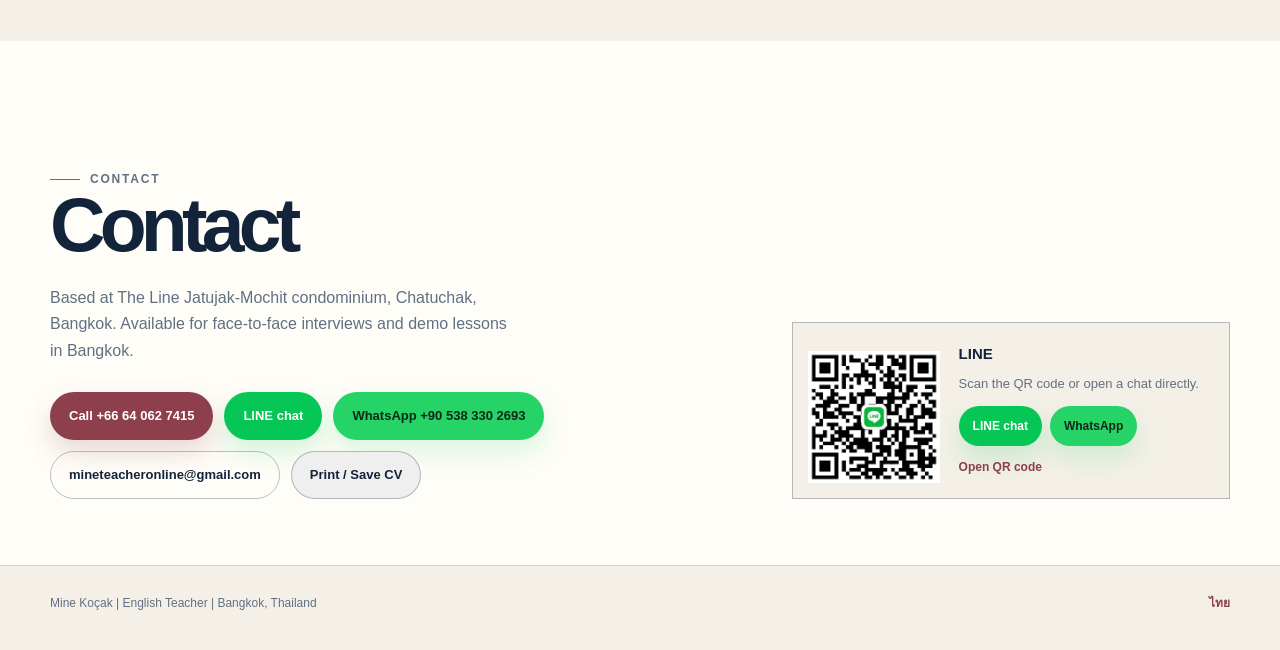
==== commit 51d7280e: "Add direct LINE and WhatsApp contact links" ====
--- a/en/index.html
+++ b/en/index.html
@@ -28,7 +28,7 @@
   </head>
   <body data-lang="en">
     <a class="skip-link" href="#main-content">Skip to content</a>
-    <header class="site-header"><div class="header-inner"><a class="brand" href="../" aria-label="Mine Koçak home"><span class="brand-mark" aria-hidden="true">MK</span><span>Mine Koçak</span></a><nav class="site-nav" aria-label="Primary navigation"><a href="#documents">Documents</a><a href="#experience">Experience</a><a href="#contact">Contact</a></nav><div class="language-switcher" aria-label="Language selection"><a class="active" href="../en/" data-language="en" aria-current="page">EN</a><span aria-hidden="true">/</span><a href="../th/" data-language="th">ไทย</a></div></div></header>
+    <header class="site-header"><div class="header-inner"><a class="brand" href="../" aria-label="Mine Koçak home"><span class="brand-mark" aria-hidden="true">MK</span><span>Mine Koçak</span></a><nav class="site-nav" aria-label="Primary navigation"><a href="#documents">Documents</a><a href="#experience">Experience</a><a href="#contact">Contact</a><a class="nav-contact-link nav-contact-line" href="https://line.me/ti/p/~minekocak" target="_blank" rel="noopener">LINE</a><a class="nav-contact-link nav-contact-whatsapp" href="https://wa.me/905383302693" target="_blank" rel="noopener">WhatsApp</a></nav><div class="language-switcher" aria-label="Language selection"><a class="active" href="../en/" data-language="en" aria-current="page">EN</a><span aria-hidden="true">/</span><a href="../th/" data-language="th">ไทย</a></div></div></header>
 
     <div class="page-shell">
       <main id="main-content">
@@ -56,7 +56,7 @@
 
         <section id="experience" class="experience-section"><div class="container"><div class="section-head"><p class="section-kicker">Experience</p><h2>Teaching experience</h2></div><div class="timeline"><article class="timeline-item"><div class="timeline-date">May 2025 - May 2026</div><div class="timeline-content"><h3>Founder Partner and Coordinator</h3><p class="organization">Make &amp; Talk Montessori-inspired English-speaking workshop</p><ul><li>Teaching English through learning-by-doing and real-life communication.</li><li>Mentoring and training English teachers in lesson planning and classroom practice.</li><li>Leading a teaching team and supporting educational quality.</li></ul></div></article><article class="timeline-item"><div class="timeline-date">Apr 2019 - Jun 2026</div><div class="timeline-content"><h3>English Teacher</h3><p class="organization">Türkiye Ministry of National Education</p><ul><li>Teaching English to primary-level students in public schools.</li><li>Designing student-centered lesson plans aligned with national and international curriculum standards.</li><li>Creating communicative and play-based learning environments.</li></ul></div></article><article class="timeline-item"><div class="timeline-date">Jul 2018 - Mar 2019</div><div class="timeline-content"><h3>English Teacher</h3><p class="organization">Final Schools Antalya</p><ul><li>Teaching English in a bilingual kindergarten setting.</li><li>Planning age-appropriate, interactive lessons for early years learners.</li><li>Integrating songs, movement, games, and storytelling into daily routines.</li></ul></div></article><article class="timeline-item"><div class="timeline-date">2016</div><div class="timeline-content"><h3>Volunteer English Teacher</h3><p class="organization">The Educational Volunteers Foundation of Türkiye (TEGV)</p><ul><li>Started teaching English while studying at university.</li></ul></div></article></div></div></section>
 
-        <section id="contact" class="contact-section"><div class="container contact-layout"><div class="contact-copy"><p class="section-kicker">Contact</p><h2>Contact</h2><p>Based at The Line Jatujak-Mochit condominium, Chatuchak, Bangkok. Available for face-to-face interviews and demo lessons in Bangkok.</p><div class="contact-actions"><a class="button button-accent" href="tel:+66640627415">Call +66 64 062 7415</a><a class="button button-quiet" href="mailto:mineteacheronline@gmail.com">mineteacheronline@gmail.com</a><button class="button button-quiet" type="button" onclick="window.print()">Print / Save CV</button></div></div><div class="line-card"><a href="../assets/line-qr.jpg" target="_blank" rel="noopener" download="mine-kocak-line-qr.jpg"><img src="../assets/line-qr.jpg" width="900" height="900" alt="LINE QR code for Mine Koçak"></a><div><strong>LINE</strong><p>Scan the QR code to contact Mine.</p><a href="../assets/line-qr.jpg" target="_blank" rel="noopener" download="mine-kocak-line-qr.jpg">Open QR code</a></div></div></div></section>
+        <section id="contact" class="contact-section"><div class="container contact-layout"><div class="contact-copy"><p class="section-kicker">Contact</p><h2>Contact</h2><p>Based at The Line Jatujak-Mochit condominium, Chatuchak, Bangkok. Available for face-to-face interviews and demo lessons in Bangkok.</p><div class="contact-actions"><a class="button button-accent" href="tel:+66640627415">Call +66 64 062 7415</a><a class="button button-line" href="https://line.me/ti/p/~minekocak" target="_blank" rel="noopener">LINE chat</a><a class="button button-whatsapp" href="https://wa.me/905383302693" target="_blank" rel="noopener">WhatsApp +90 538 330 2693</a><a class="button button-quiet" href="mailto:mineteacheronline@gmail.com">mineteacheronline@gmail.com</a><button class="button button-quiet" type="button" onclick="window.print()">Print / Save CV</button></div></div><div class="line-card"><a class="line-qr-link" href="../assets/line-qr.jpg" target="_blank" rel="noopener" download="mine-kocak-line-qr.jpg"><img src="../assets/line-qr.jpg" width="900" height="900" alt="LINE QR code for Mine Koçak"></a><div><strong>LINE</strong><p>Scan the QR code or open a chat directly.</p><div class="contact-channels"><a class="button button-small button-line" href="https://line.me/ti/p/~minekocak" target="_blank" rel="noopener">LINE chat</a><a class="button button-small button-whatsapp" href="https://wa.me/905383302693" target="_blank" rel="noopener">WhatsApp</a></div><a class="line-qr-text-link" href="../assets/line-qr.jpg" target="_blank" rel="noopener" download="mine-kocak-line-qr.jpg">Open QR code</a></div></div></div></section>
       </main>
       <footer class="site-footer"><div class="container footer-inner"><span>Mine Koçak | English Teacher | Bangkok, Thailand</span><span><a href="../th/" data-language="th">ไทย</a></span></div></footer>
     </div>
--- a/styles.css
+++ b/styles.css
@@ -149,6 +149,38 @@
 .language-switcher a:hover, .language-switcher a:focus-visible,
 .text-link:hover, .text-link:focus-visible { color: var(--accent); }
 
+.site-nav .nav-contact-link {
+  display: inline-flex;
+  align-items: center;
+  justify-content: center;
+  min-height: 34px;
+  padding: 7px 12px;
+  border: 1px solid var(--line-strong);
+  border-radius: 999px;
+  color: var(--ink);
+  line-height: 1;
+}
+
+.site-nav .nav-contact-line {
+  border-color: rgba(6, 199, 85, 0.45);
+  background: rgba(6, 199, 85, 0.11);
+  color: #087a37;
+}
+
+.site-nav .nav-contact-whatsapp {
+  border-color: rgba(37, 211, 102, 0.48);
+  background: rgba(37, 211, 102, 0.12);
+  color: #0f7a3a;
+}
+
+.site-nav a[href="#contact"] {
+  padding: 7px 12px;
+  border: 1px solid rgba(141, 63, 77, 0.38);
+  border-radius: 999px;
+  background: rgba(141, 63, 77, 0.09);
+  color: var(--accent-deep);
+}
+
 .language-switcher {
   display: inline-flex;
   align-items: center;
@@ -313,6 +345,10 @@
 .button:active { transform: scale(0.97); }
 .button-accent { background: var(--accent); color: #fff; box-shadow: 0 12px 26px rgba(141, 63, 77, 0.2); }
 .button-accent:hover, .button-accent:focus-visible { background: var(--accent-deep); }
+.button-line { background: #06c755; color: #fff; box-shadow: 0 12px 26px rgba(6, 199, 85, 0.18); }
+.button-line:hover, .button-line:focus-visible { background: #05a949; color: #fff; }
+.button-whatsapp { background: #25d366; color: #102817; box-shadow: 0 12px 26px rgba(37, 211, 102, 0.18); }
+.button-whatsapp:hover, .button-whatsapp:focus-visible { background: #1fbd5a; color: #07150b; }
 .button-quiet { border-color: var(--line-strong); color: var(--ink); }
 .button-quiet:hover, .button-quiet:focus-visible { border-color: var(--accent); color: var(--accent); }
 .button-small { min-height: 40px; padding: 9px 13px; font-size: 12px; }
@@ -479,6 +515,10 @@
 .line-card strong { display: block; font-size: 15px; }
 .line-card p { margin: 7px 0 0; color: var(--muted); font-size: 13px; line-height: 1.5; }
 .line-card a { display: inline-block; margin-top: 13px; color: var(--accent); font-size: 12px; font-weight: 800; text-decoration: none; }
+.contact-channels { display: flex; flex-wrap: wrap; gap: 8px; margin-top: 13px; }
+.line-card .button { display: inline-flex; width: auto; margin-top: 0; color: #fff; text-decoration: none; }
+.line-card .button-whatsapp { color: #102817; }
+.line-card .line-qr-text-link { margin-top: 12px; }
 
 .site-footer { padding: 28px 0 36px; border-top: 1px solid var(--line); color: var(--muted); font-size: 12px; }
 .footer-inner { display: flex; justify-content: space-between; gap: 20px; }
@@ -519,10 +559,11 @@
 @media (max-width: 700px) {
   .header-inner { display: grid; grid-template-columns: minmax(0, 1fr) auto; width: min(100% - 28px, 1180px); min-height: 68px; gap: 12px; padding: 12px 0; }
   .brand { min-width: 0; }
-  .site-nav { grid-column: 1 / -1; display: grid; grid-template-columns: repeat(2, minmax(0, 1fr)); width: min(330px, 100%); gap: 8px; padding-top: 10px; border-top: 1px solid var(--line); font-size: 12px; }
-  .site-nav a { text-align: center; }
-  .site-nav a[href="#contact"] { display: none; }
-  .language-switcher { position: fixed; top: 13px; right: auto; left: min(286px, calc(100vw - 104px)); z-index: 12; }
+  .brand span:last-child { min-width: 0; overflow: hidden; text-overflow: ellipsis; }
+  .site-nav { grid-column: 1 / -1; grid-row: 2; display: grid; grid-template-columns: repeat(3, minmax(0, 1fr)); width: 100%; gap: 8px; padding-top: 10px; border-top: 1px solid var(--line); font-size: 11px; }
+  .site-nav a { min-width: 0; padding: 7px 8px; border: 1px solid var(--line); border-radius: 999px; text-align: center; white-space: nowrap; overflow: hidden; text-overflow: ellipsis; }
+  .site-nav .nav-contact-link { min-height: 32px; padding: 7px 8px; }
+  .language-switcher { position: static; grid-column: 2; grid-row: 1; justify-self: end; z-index: 12; }
   .hero { padding: 54px 0 70px; }
   .hero h1 { font-size: clamp(3.4rem, 16vw, 5.5rem); }
   .hero-grid { gap: 54px; }
@@ -538,6 +579,8 @@
   .language-row span { text-align: left; }
   .line-card { grid-template-columns: 110px 1fr; }
   .line-card img { width: 110px; height: 110px; }
+  .contact-channels { flex-direction: column; align-items: stretch; }
+  .line-card .button { width: 100%; }
   .footer-inner { flex-direction: column; }
 }
 
@@ -599,7 +642,7 @@
 }
 
 .cv-hero::before { display: none; }
-.hero-top { display: grid; grid-template-columns: minmax(0, 1fr) minmax(240px, 300px); gap: clamp(38px, 7vw, 92px); align-items: start; }
+.hero-top { display: grid; grid-template-columns: minmax(0, 1fr) 390px; gap: clamp(42px, 7vw, 84px); align-items: start; }
 .cv-hero .hero-copy { padding-top: 4px; }
 .cv-hero h1 { max-width: none; font-size: clamp(2.9rem, 5.6vw, 4.8rem); line-height: 0.98; }
 .cv-hero .hero-role { margin: 10px 0 0; color: var(--ink); font-family: var(--sans); font-size: clamp(1.25rem, 2vw, 1.7rem); font-style: normal; font-weight: 700; }
@@ -612,11 +655,11 @@
 .hero-facts dd span + span { margin-top: 3px; }
 .hero-availability { max-width: 580px; margin: 18px 0 0; color: var(--muted); font-size: 15px; }
 .cv-hero .hero-actions { margin-top: 18px; }
-.cv-hero .hero-visual { padding-top: 10px; }
-.cv-hero .portrait-wrap { width: min(100%, 300px); }
+.cv-hero .hero-visual { display: flex; justify-content: flex-end; padding-top: 0; }
+.cv-hero .portrait-wrap { width: min(100%, 390px); margin-left: 0; }
 .cv-hero .portrait-wrap::before { display: none; }
 .cv-hero .portrait-frame { padding: 0; border-radius: 0; background: transparent; box-shadow: none; }
-.cv-hero .portrait-frame img { width: 100%; max-height: 430px; border-radius: 18px; object-fit: contain; object-position: center; background: transparent; }
+.cv-hero .portrait-frame img { width: 100%; height: auto; max-height: 520px; border-radius: 22px; object-fit: contain; object-position: center; background: transparent; }
 .cv-hero .portrait-caption { grid-template-columns: 1fr; margin-top: 14px; }
 .cv-hero .portrait-caption span:last-child { display: none; }
 
